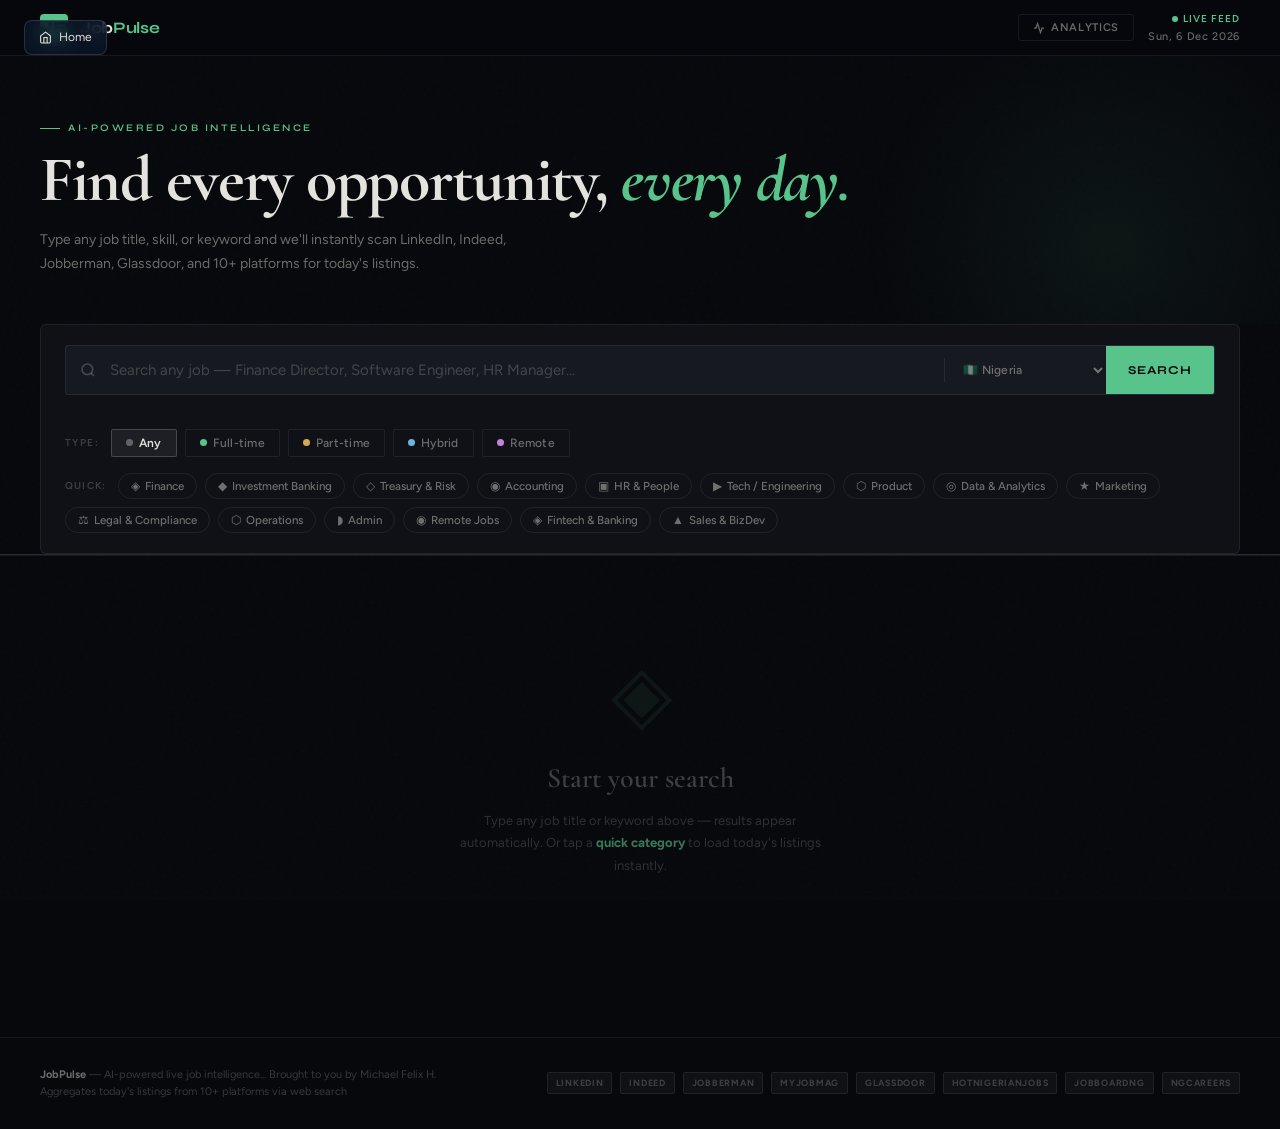
==== Job/index.html @ 93b0cd39 "Update index.html" ====
<!DOCTYPE html>
<html lang="en">
<head>
  <meta charset="UTF-8" />
  <meta name="viewport" content="width=device-width, initial-scale=1.0" />
  <title>JobPulse — Live Job Intelligence</title>
  <link rel="preconnect" href="https://fonts.googleapis.com" />
  <link href="https://fonts.googleapis.com/css2?family=Cormorant+Garamond:wght@400;600;700&family=Syne:wght@400;600;700;800&family=Figtree:wght@300;400;500;600&display=swap" rel="stylesheet" />
  <style>
    /* ══════════════════════════════════════
       TOKENS & RESET
    ══════════════════════════════════════ */
    :root {
      --bg:        #07080C;
      --bg2:       #0F1117;
      --bg3:       #171921;
      --border:    rgba(255,255,255,0.07);
      --border-hi: rgba(88,196,140,0.35);
      --accent:    #58C48C;
      --accent2:   #3BA870;
      --gold:      #D4A853;
      --text:      #E4E2DC;
      --text-dim:  rgba(228,226,220,0.45);
      --text-faint:rgba(228,226,220,0.22);
      --red:       #E06C75;
      --blue:      #6CB4E4;
      --r:         3px;
    }
    *, *::before, *::after { box-sizing: border-box; margin: 0; padding: 0; }
    html { scroll-behavior: smooth; }
    body {
      background: var(--bg);
      color: var(--text);
      font-family: 'Figtree', sans-serif;
      font-size: 14px;
      line-height: 1.6;
      min-height: 100vh;
      overflow-x: hidden;
    }
    a { color: inherit; text-decoration: none; }
    button { font-family: inherit; cursor: pointer; }
    input, select { font-family: inherit; }

    /* ══════════════════════════════════════
       GRAIN OVERLAY
    ══════════════════════════════════════ */
    body::before {
      content: '';
      position: fixed;
      inset: 0;
      background-image: url("data:image/svg+xml,%3Csvg viewBox='0 0 256 256' xmlns='http://www.w3.org/2000/svg'%3E%3Cfilter id='noise'%3E%3CfeTurbulence type='fractalNoise' baseFrequency='0.9' numOctaves='4' stitchTiles='stitch'/%3E%3C/filter%3E%3Crect width='100%25' height='100%25' filter='url(%23noise)' opacity='0.04'/%3E%3C/svg%3E");
      pointer-events: none;
      z-index: 0;
      opacity: 0.5;
    }

    /* ══════════════════════════════════════
       LAYOUT SHELL
    ══════════════════════════════════════ */
    .shell { position: relative; z-index: 1; }

    /* ══════════════════════════════════════
       TOPBAR
    ══════════════════════════════════════ */
    .topbar {
      display: flex;
      align-items: center;
      justify-content: space-between;
      padding: 0 40px;
      height: 56px;
      border-bottom: 1px solid var(--border);
      position: sticky;
      top: 0;
      background: rgba(7,8,12,0.92);
      backdrop-filter: blur(16px);
      z-index: 200;
    }
    .topbar-left { display: flex; align-items: center; gap: 12px; }
    .logo-mark {
      width: 28px; height: 28px;
      background: var(--accent);
      border-radius: 4px;
      display: flex; align-items: center; justify-content: center;
      font-family: 'Syne', sans-serif;
      font-weight: 800;
      font-size: 14px;
      color: #07080C;
    }
    .logo-text {
      font-family: 'Syne', sans-serif;
      font-weight: 700;
      font-size: 16px;
      letter-spacing: -0.02em;
    }
    .logo-text span { color: var(--accent); }
    .topbar-right {
      font-size: 11px;
      color: var(--text-faint);
      letter-spacing: 0.06em;
      text-align: right;
    }
    .topbar-right strong { color: var(--text-dim); font-weight: 500; }
    .live-dot {
      display: inline-flex;
      align-items: center;
      gap: 5px;
      font-size: 10px;
      color: var(--accent);
      letter-spacing: 0.1em;
      font-weight: 600;
      text-transform: uppercase;
    }
    .live-dot::before {
      content: '';
      width: 6px; height: 6px;
      border-radius: 50%;
      background: var(--accent);
      animation: pulse 2s ease-in-out infinite;
    }
    @keyframes pulse {
      0%, 100% { opacity: 1; transform: scale(1); }
      50% { opacity: 0.4; transform: scale(0.8); }
    }

    /* ══════════════════════════════════════
       HERO
    ══════════════════════════════════════ */
    .hero {
      padding: 64px 40px 48px;
      position: relative;
      overflow: hidden;
    }
    .hero::after {
      content: '';
      position: absolute;
      top: -60px; right: -80px;
      width: 500px; height: 500px;
      background: radial-gradient(ellipse, rgba(88,196,140,0.07) 0%, transparent 70%);
      pointer-events: none;
    }
    .hero-eyebrow {
      font-family: 'Syne', sans-serif;
      font-size: 10px;
      letter-spacing: 0.25em;
      text-transform: uppercase;
      color: var(--accent);
      font-weight: 600;
      margin-bottom: 12px;
      display: flex;
      align-items: center;
      gap: 8px;
    }
    .hero-eyebrow::before {
      content: '';
      display: inline-block;
      width: 20px; height: 1px;
      background: var(--accent);
    }
    .hero-headline {
      font-family: 'Cormorant Garamond', Georgia, serif;
      font-size: clamp(38px, 5vw, 64px);
      font-weight: 700;
      line-height: 1.0;
      letter-spacing: -0.02em;
      color: var(--text);
      margin-bottom: 16px;
    }
    .hero-headline em {
      font-style: italic;
      color: var(--accent);
    }
    .hero-sub {
      font-size: 14px;
      color: var(--text-dim);
      max-width: 500px;
      line-height: 1.7;
    }

    /* ══════════════════════════════════════
       SEARCH PANEL
    ══════════════════════════════════════ */
    .search-panel {
      padding: 0 40px 0;
      position: relative;
      z-index: 10;
    }
    .search-box {
      background: var(--bg2);
      border: 1px solid var(--border);
      border-radius: 6px;
      padding: 20px 24px;
      display: flex;
      flex-direction: column;
      gap: 16px;
      transition: border-color 0.2s;
    }
    .search-box:focus-within { border-color: rgba(88,196,140,0.4); }

    .search-input-row {
      display: flex;
      align-items: center;
      gap: 0;
      background: var(--bg3);
      border: 1px solid var(--border);
      border-radius: var(--r);
      overflow: hidden;
      transition: border-color 0.2s, box-shadow 0.2s;
    }
    .search-input-row:focus-within {
      border-color: var(--accent);
      box-shadow: 0 0 0 3px rgba(88,196,140,0.1);
    }
    .search-icon {
      padding: 0 14px;
      color: var(--text-faint);
      display: flex;
      align-items: center;
      flex-shrink: 0;
    }
    .search-main {
      flex: 1;
      background: transparent;
      border: none;
      outline: none;
      color: var(--text);
      font-size: 15px;
      font-weight: 400;
      padding: 13px 0;
    }
    .search-main::placeholder { color: var(--text-faint); }

    .search-divider { width: 1px; height: 24px; background: var(--border); flex-shrink: 0; }

    .loc-select {
      background: transparent;
      border: none;
      outline: none;
      color: var(--text-dim);
      font-size: 12px;
      font-weight: 500;
      padding: 0 14px;
      cursor: pointer;
      letter-spacing: 0.02em;
    }
    .loc-select option { background: #1a1c24; }

    .search-submit {
      background: var(--accent);
      border: none;
      color: #07080C;
      font-family: 'Syne', sans-serif;
      font-size: 12px;
      font-weight: 700;
      letter-spacing: 0.08em;
      text-transform: uppercase;
      padding: 0 22px;
      height: 100%;
      min-height: 48px;
      cursor: pointer;
      transition: background 0.15s;
      flex-shrink: 0;
    }
    .search-submit:hover { background: var(--accent2); }

    /* typing indicator */
    .typing-bar {
      height: 2px;
      background: var(--border);
      border-radius: 2px;
      overflow: hidden;
      opacity: 0;
      transition: opacity 0.2s;
    }
    .typing-bar.active { opacity: 1; }
    .typing-progress {
      height: 100%;
      width: 0%;
      background: linear-gradient(90deg, var(--accent), var(--gold));
      border-radius: 2px;
      transition: width 3s linear;
    }
    .typing-progress.fill { width: 100%; }

    /* ── Category pills ── */
    .cats-scroll {
      display: flex;
      gap: 8px;
      flex-wrap: wrap;
      align-items: center;
    }
    .cats-label {
      font-size: 10px;
      letter-spacing: 0.12em;
      text-transform: uppercase;
      color: var(--text-faint);
      font-weight: 600;
      white-space: nowrap;
      padding-right: 4px;
    }
    .cat-pill {
      display: inline-flex;
      align-items: center;
      gap: 5px;
      padding: 5px 12px;
      border-radius: 20px;
      border: 1px solid var(--border);
      background: transparent;
      color: var(--text-dim);
      font-size: 11.5px;
      font-weight: 500;
      cursor: pointer;
      transition: all 0.15s;
      white-space: nowrap;
    }
    .cat-pill:hover { border-color: var(--accent); color: var(--accent); }
    .cat-pill.active {
      background: rgba(88,196,140,0.12);
      border-color: var(--accent);
      color: var(--accent);
      font-weight: 600;
    }
    .cat-icon { font-size: 12px; }

    /* ══════════════════════════════════════
       STATUS TICKER
    ══════════════════════════════════════ */
    .status-ticker {
      margin: 28px 40px 0;
      padding: 12px 18px;
      background: rgba(88,196,140,0.05);
      border: 1px solid rgba(88,196,140,0.15);
      border-radius: var(--r);
      display: none;
      align-items: center;
      gap: 12px;
      font-size: 12px;
      color: var(--accent);
    }
    .status-ticker.visible { display: flex; }
    .status-ticker.err { background: rgba(224,108,117,0.05); border-color: rgba(224,108,117,0.2); color: var(--red); }
    .spin {
      width: 14px; height: 14px;
      border: 2px solid rgba(88,196,140,0.2);
      border-top-color: var(--accent);
      border-radius: 50%;
      animation: spin 0.7s linear infinite;
      flex-shrink: 0;
    }
    @keyframes spin { to { transform: rotate(360deg); } }
    .status-text { flex: 1; }
    .platforms-scanning {
      display: flex;
      gap: 6px;
      flex-wrap: wrap;
    }
    .plat-chip {
      font-size: 9px;
      font-weight: 600;
      letter-spacing: 0.06em;
      text-transform: uppercase;
      padding: 2px 7px;
      border-radius: 2px;
      background: rgba(88,196,140,0.1);
      color: rgba(88,196,140,0.7);
      animation: blink 1.4s ease-in-out infinite;
    }
    .plat-chip:nth-child(2) { animation-delay: 0.2s; }
    .plat-chip:nth-child(3) { animation-delay: 0.4s; }
    .plat-chip:nth-child(4) { animation-delay: 0.6s; }
    @keyframes blink {
      0%, 100% { opacity: 0.4; }
      50% { opacity: 1; }
    }

    /* ══════════════════════════════════════
       RESULTS HEADER
    ══════════════════════════════════════ */
    .results-header {
      padding: 32px 40px 16px;
      display: flex;
      align-items: flex-end;
      justify-content: space-between;
      border-bottom: 1px solid var(--border);
      margin-bottom: 0;
      display: none;
    }
    .results-header.visible { display: flex; }
    .res-count {
      font-family: 'Cormorant Garamond', serif;
      font-size: 28px;
      font-weight: 700;
      letter-spacing: -0.02em;
      line-height: 1;
    }
    .res-count span { color: var(--accent); }
    .res-meta {
      font-size: 11px;
      color: var(--text-faint);
      letter-spacing: 0.06em;
      text-transform: uppercase;
      margin-top: 4px;
    }
    .res-timestamp {
      font-size: 10px;
      color: var(--text-faint);
      letter-spacing: 0.04em;
      text-align: right;
    }
    .res-timestamp strong { display: block; color: var(--text-dim); font-size: 12px; font-weight: 500; }

    /* ══════════════════════════════════════
       JOB GRID
    ══════════════════════════════════════ */
    .jobs-grid {
      display: grid;
      grid-template-columns: repeat(auto-fill, minmax(310px, 1fr));
      gap: 1px;
      background: var(--border);
      border-top: 1px solid var(--border);
      margin-top: 0;
    }

    /* ── Job Card ── */
    .job-card {
      background: var(--bg);
      padding: 22px 24px;
      cursor: pointer;
      transition: background 0.15s;
      position: relative;
      animation: fadeSlide 0.35s ease both;
      overflow: hidden;
    }
    @keyframes fadeSlide {
      from { opacity: 0; transform: translateY(10px); }
      to   { opacity: 1; transform: translateY(0); }
    }
    .job-card:hover { background: var(--bg2); }
    .job-card::after {
      content: '';
      position: absolute;
      left: 0; top: 0; bottom: 0;
      width: 2px;
      background: var(--accent);
      transform: scaleY(0);
      transform-origin: bottom;
      transition: transform 0.2s ease;
    }
    .job-card:hover::after { transform: scaleY(1); }

    .card-row1 {
      display: flex;
      align-items: center;
      justify-content: space-between;
      margin-bottom: 10px;
    }
    .platform-tag {
      font-size: 9px;
      font-weight: 700;
      letter-spacing: 0.1em;
      text-transform: uppercase;
      padding: 3px 8px;
      border-radius: 2px;
      color: #fff;
    }
    .posted-age {
      font-size: 10px;
      color: var(--text-faint);
      letter-spacing: 0.04em;
    }
    .job-title {
      font-family: 'Cormorant Garamond', serif;
      font-size: 18px;
      font-weight: 700;
      color: var(--text);
      line-height: 1.25;
      margin-bottom: 4px;
      letter-spacing: -0.01em;
    }
    .job-company {
      font-size: 12px;
      color: var(--accent);
      font-weight: 500;
      margin-bottom: 12px;
      letter-spacing: 0.01em;
    }
    .job-tags {
      display: flex;
      flex-wrap: wrap;
      gap: 5px;
      margin-bottom: 14px;
    }
    .tag {
      font-size: 10px;
      padding: 2px 8px;
      border-radius: 2px;
      background: rgba(255,255,255,0.04);
      border: 1px solid var(--border);
      color: var(--text-dim);
      letter-spacing: 0.02em;
    }
    .tag.salary { color: #8BC4A0; border-color: rgba(139,196,160,0.2); background: rgba(139,196,160,0.05); }
    .tag.remote { color: var(--blue); border-color: rgba(108,180,228,0.2); background: rgba(108,180,228,0.05); }

    /* expand */
    .expand-toggle {
      font-size: 10px;
      color: var(--text-faint);
      letter-spacing: 0.08em;
      text-transform: uppercase;
      margin-top: 4px;
      display: flex;
      align-items: center;
      gap: 5px;
    }
    .expand-arrow { transition: transform 0.2s; }
    .job-card.open .expand-arrow { transform: rotate(180deg); }

    .job-detail {
      display: none;
      margin-top: 14px;
      padding-top: 14px;
      border-top: 1px solid var(--border);
      animation: fadeIn 0.2s ease;
    }
    @keyframes fadeIn { from { opacity: 0; } to { opacity: 1; } }
    .job-card.open .job-detail { display: block; }
    .job-summary {
      font-size: 12px;
      color: var(--text-dim);
      line-height: 1.7;
      margin-bottom: 12px;
    }
    .req-list {
      list-style: none;
      margin-bottom: 14px;
    }
    .req-list li {
      font-size: 11px;
      color: rgba(228,226,220,0.5);
      line-height: 1.6;
      padding-left: 12px;
      position: relative;
    }
    .req-list li::before {
      content: '›';
      position: absolute;
      left: 0;
      color: var(--accent);
    }
    .apply-link {
      display: inline-flex;
      align-items: center;
      gap: 6px;
      padding: 7px 16px;
      background: var(--accent);
      color: #07080C;
      font-family: 'Syne', sans-serif;
      font-size: 10px;
      font-weight: 700;
      letter-spacing: 0.1em;
      text-transform: uppercase;
      border-radius: 2px;
      transition: background 0.15s, transform 0.1s;
    }
    .apply-link:hover { background: var(--accent2); transform: translateY(-1px); }

    /* ══════════════════════════════════════
       EMPTY STATE
    ══════════════════════════════════════ */
    .empty-state {
      padding: 100px 40px;
      text-align: center;
      border-top: 1px solid var(--border);
    }
    .empty-glyph {
      font-family: 'Cormorant Garamond', serif;
      font-size: 80px;
      color: rgba(88,196,140,0.08);
      line-height: 1;
      margin-bottom: 20px;
      letter-spacing: -0.05em;
    }
    .empty-title {
      font-family: 'Cormorant Garamond', serif;
      font-size: 28px;
      font-weight: 600;
      color: rgba(228,226,220,0.25);
      margin-bottom: 10px;
    }
    .empty-body {
      font-size: 13px;
      color: rgba(228,226,220,0.18);
      max-width: 380px;
      margin: 0 auto;
      line-height: 1.7;
    }
    .empty-body strong { color: var(--accent); opacity: 0.6; }

    /* ══════════════════════════════════════
       FOOTER
    ══════════════════════════════════════ */
    .footer {
      padding: 28px 40px;
      border-top: 1px solid var(--border);
      display: flex;
      align-items: center;
      justify-content: space-between;
      margin-top: 60px;
    }
    .footer-left {
      font-size: 11px;
      color: var(--text-faint);
      line-height: 1.6;
    }
    .footer-left strong { color: var(--text-dim); }
    .footer-platforms {
      display: flex;
      gap: 8px;
      flex-wrap: wrap;
    }
    .fp {
      font-size: 9px;
      font-weight: 700;
      letter-spacing: 0.08em;
      text-transform: uppercase;
      padding: 3px 8px;
      border-radius: 2px;
      background: rgba(255,255,255,0.04);
      color: var(--text-faint);
      border: 1px solid var(--border);
    }

    /* ══════════════════════════════════════
       JOB TYPE TOGGLES
    ══════════════════════════════════════ */
    .type-row {
      display: flex;
      align-items: center;
      gap: 8px;
      flex-wrap: wrap;
    }
    .type-label {
      font-size: 10px;
      letter-spacing: 0.14em;
      text-transform: uppercase;
      color: var(--text-faint);
      font-weight: 600;
      white-space: nowrap;
      padding-right: 4px;
    }
    .type-btn {
      display: inline-flex;
      align-items: center;
      gap: 6px;
      padding: 6px 14px;
      border-radius: 2px;
      border: 1px solid var(--border);
      background: transparent;
      color: var(--text-dim);
      font-size: 12px;
      font-weight: 500;
      cursor: pointer;
      letter-spacing: 0.02em;
      transition: all 0.15s;
      position: relative;
      overflow: hidden;
    }
    .type-btn::before {
      content: '';
      position: absolute;
      inset: 0;
      background: currentColor;
      opacity: 0;
      transition: opacity 0.15s;
    }
    .type-btn:hover { color: var(--text); border-color: rgba(255,255,255,0.2); }
    .type-btn.active {
      font-weight: 600;
      border-color: transparent;
    }
    .type-btn[data-type="Full-time"].active   { background: rgba(88,196,140,0.15); color: #58C48C; border-color: rgba(88,196,140,0.4); }
    .type-btn[data-type="Part-time"].active   { background: rgba(212,168,83,0.15); color: #D4A853; border-color: rgba(212,168,83,0.4); }
    .type-btn[data-type="Hybrid"].active      { background: rgba(108,180,228,0.15); color: #6CB4E4; border-color: rgba(108,180,228,0.4); }
    .type-btn[data-type="Remote"].active      { background: rgba(195,131,219,0.15); color: #C383DB; border-color: rgba(195,131,219,0.4); }
    .type-btn[data-type="Any"].active         { background: rgba(255,255,255,0.06); color: var(--text); border-color: rgba(255,255,255,0.18); }
    .type-dot {
      width: 7px; height: 7px;
      border-radius: 50%;
      flex-shrink: 0;
    }
    .type-btn[data-type="Full-time"] .type-dot  { background: #58C48C; }
    .type-btn[data-type="Part-time"] .type-dot  { background: #D4A853; }
    .type-btn[data-type="Hybrid"]    .type-dot  { background: #6CB4E4; }
    .type-btn[data-type="Remote"]    .type-dot  { background: #C383DB; }
    .type-btn[data-type="Any"]       .type-dot  { background: rgba(255,255,255,0.3); }

    /* ══════════════════════════════════════
       STATS BUTTON & PANEL
    ══════════════════════════════════════ */
    .stats-btn {
      display: inline-flex;
      align-items: center;
      gap: 6px;
      padding: 6px 14px;
      border-radius: var(--r);
      border: 1px solid var(--border);
      background: transparent;
      color: var(--text-dim);
      font-size: 11px;
      font-weight: 600;
      letter-spacing: 0.06em;
      text-transform: uppercase;
      cursor: pointer;
      transition: all 0.15s;
    }
    .stats-btn:hover { border-color: var(--accent); color: var(--accent); }
    .stats-btn svg { flex-shrink: 0; }

    /* overlay */
    .stats-overlay {
      display: none;
      position: fixed;
      inset: 0;
      background: rgba(0,0,0,0.7);
      backdrop-filter: blur(6px);
      z-index: 500;
      align-items: flex-start;
      justify-content: center;
      padding: 60px 20px;
      overflow-y: auto;
    }
    .stats-overlay.open { display: flex; }

    .stats-panel {
      background: var(--bg2);
      border: 1px solid rgba(255,255,255,0.1);
      border-radius: 8px;
      width: 100%;
      max-width: 720px;
      animation: panelIn 0.25s cubic-bezier(.22,1,.36,1) both;
      overflow: hidden;
    }
    @keyframes panelIn {
      from { opacity: 0; transform: translateY(-20px) scale(0.98); }
      to   { opacity: 1; transform: translateY(0) scale(1); }
    }

    .stats-head {
      padding: 24px 28px 20px;
      border-bottom: 1px solid var(--border);
      display: flex;
      align-items: flex-start;
      justify-content: space-between;
    }
    .stats-head-left {}
    .stats-eyebrow {
      font-size: 10px;
      letter-spacing: 0.18em;
      text-transform: uppercase;
      color: var(--accent);
      font-weight: 600;
      margin-bottom: 4px;
    }
    .stats-title {
      font-family: 'Cormorant Garamond', serif;
      font-size: 26px;
      font-weight: 700;
      letter-spacing: -0.02em;
      line-height: 1;
    }
    .stats-close {
      width: 32px; height: 32px;
      border-radius: 50%;
      border: 1px solid var(--border);
      background: transparent;
      color: var(--text-dim);
      cursor: pointer;
      display: flex; align-items: center; justify-content: center;
      font-size: 16px;
      transition: all 0.15s;
      flex-shrink: 0;
    }
    .stats-close:hover { border-color: var(--red); color: var(--red); }

    .stats-body { padding: 24px 28px 28px; display: flex; flex-direction: column; gap: 24px; }

    /* KPI row */
    .kpi-row {
      display: grid;
      grid-template-columns: repeat(4, 1fr);
      gap: 12px;
    }
    .kpi-card {
      background: var(--bg3);
      border: 1px solid var(--border);
      border-radius: 4px;
      padding: 16px;
      position: relative;
      overflow: hidden;
    }
    .kpi-card::after {
      content: '';
      position: absolute;
      bottom: 0; left: 0; right: 0;
      height: 2px;
    }
    .kpi-card.kpi-total::after    { background: var(--accent); }
    .kpi-card.kpi-today::after    { background: var(--gold); }
    .kpi-card.kpi-new::after      { background: var(--blue); }
    .kpi-card.kpi-return::after   { background: #C383DB; }

    .kpi-label {
      font-size: 9px;
      letter-spacing: 0.14em;
      text-transform: uppercase;
      color: var(--text-faint);
      font-weight: 600;
      margin-bottom: 8px;
    }
    .kpi-value {
      font-family: 'Cormorant Garamond', serif;
      font-size: 34px;
      font-weight: 700;
      letter-spacing: -0.03em;
      line-height: 1;
    }
    .kpi-card.kpi-total .kpi-value  { color: var(--accent); }
    .kpi-card.kpi-today .kpi-value  { color: var(--gold); }
    .kpi-card.kpi-new .kpi-value    { color: var(--blue); }
    .kpi-card.kpi-return .kpi-value { color: #C383DB; }
    .kpi-sub {
      font-size: 10px;
      color: var(--text-faint);
      margin-top: 4px;
      letter-spacing: 0.02em;
    }

    /* Visitor type bar */
    .vtype-section {}
    .section-label {
      font-size: 10px;
      letter-spacing: 0.14em;
      text-transform: uppercase;
      color: var(--text-faint);
      font-weight: 600;
      margin-bottom: 12px;
    }
    .vtype-bar-wrap {
      display: flex;
      height: 10px;
      border-radius: 10px;
      overflow: hidden;
      gap: 2px;
      margin-bottom: 10px;
    }
    .vtype-seg {
      height: 100%;
      border-radius: 10px;
      transition: width 0.6s cubic-bezier(.22,1,.36,1);
    }
    .vtype-legend {
      display: flex;
      gap: 16px;
    }
    .vtype-item {
      display: flex;
      align-items: center;
      gap: 6px;
      font-size: 11px;
      color: var(--text-dim);
    }
    .vtype-dot { width: 8px; height: 8px; border-radius: 50%; }

    /* Daily chart */
    .daily-chart-wrap {}
    .daily-bars {
      display: flex;
      align-items: flex-end;
      gap: 6px;
      height: 80px;
    }
    .daily-bar-col {
      flex: 1;
      display: flex;
      flex-direction: column;
      align-items: center;
      gap: 4px;
      height: 100%;
      justify-content: flex-end;
    }
    .daily-bar {
      width: 100%;
      background: rgba(88,196,140,0.3);
      border-radius: 2px 2px 0 0;
      min-height: 2px;
      transition: height 0.5s cubic-bezier(.22,1,.36,1);
      position: relative;
    }
    .daily-bar.today { background: var(--accent); }
    .daily-bar-label {
      font-size: 9px;
      color: var(--text-faint);
      letter-spacing: 0.04em;
      white-space: nowrap;
    }
    .daily-bar-val {
      font-size: 9px;
      color: var(--text-faint);
    }

    /* Top searches */
    .top-searches {}
    .search-rank-list { display: flex; flex-direction: column; gap: 6px; }
    .search-rank-item {
      display: flex;
      align-items: center;
      gap: 10px;
      padding: 8px 12px;
      background: var(--bg3);
      border-radius: var(--r);
      border: 1px solid var(--border);
    }
    .rank-num {
      font-family: 'Cormorant Garamond', serif;
      font-size: 18px;
      font-weight: 700;
      color: var(--text-faint);
      min-width: 22px;
      line-height: 1;
    }
    .rank-term { flex: 1; font-size: 13px; font-weight: 500; }
    .rank-count {
      font-size: 11px;
      color: var(--text-faint);
      letter-spacing: 0.04em;
    }
    .rank-bar-bg {
      position: absolute;
      left: 0; top: 0; bottom: 0;
      background: rgba(88,196,140,0.05);
      border-radius: var(--r);
      pointer-events: none;
    }

    .stats-footer {
      padding: 14px 28px;
      border-top: 1px solid var(--border);
      font-size: 10px;
      color: var(--text-faint);
      letter-spacing: 0.04em;
      display: flex;
      align-items: center;
      justify-content: space-between;
    }
    .clear-stats-btn {
      font-size: 10px;
      color: var(--red);
      background: none;
      border: none;
      cursor: pointer;
      letter-spacing: 0.04em;
      opacity: 0.6;
      transition: opacity 0.15s;
    }
    .clear-stats-btn:hover { opacity: 1; }

    /* ══════════════════════════════════════
       RESPONSIVE
    ══════════════════════════════════════ */
    @media (max-width: 700px) {
      .topbar, .hero, .search-panel,
      .status-ticker, .results-header,
      .empty-state, .footer { padding-left: 20px; padding-right: 20px; }
      .hero { padding-top: 40px; padding-bottom: 32px; }
      .search-input-row { flex-wrap: wrap; }
      .search-divider { display: none; }
      .loc-select { padding: 10px 14px; border-top: 1px solid var(--border); width: 100%; }
      .search-submit { width: 100%; padding: 14px; }
      .jobs-grid { grid-template-columns: 1fr; }
      .footer { flex-direction: column; gap: 16px; align-items: flex-start; }
      .kpi-row { grid-template-columns: repeat(2, 1fr); }
      .stats-overlay { padding: 16px 12px; }
      .stats-head, .stats-body, .stats-footer { padding-left: 18px; padding-right: 18px; }
    }
  </style>
</head>
<body>
<div class="shell">

  <!-- ══ TOPBAR ══ -->
  <header class="topbar">
    <div class="topbar-left">
      <div class="logo-mark">JP</div>
      <div class="logo-text">Job<span>Pulse</span></div>
    </div>
    <!-- Home button visible on JOB screen -->
  <a href="../" style="position:fixed;top:20px;left:24px;z-index:200;display:flex;align-items:center;gap:7px;background:rgba(10,22,40,.8);border:1px solid rgba(255,255,255,.13);border-radius:8px;padding:7px 14px;font-size:12px;font-family:var(--mo);color:var(--tx3);text-decoration:none;backdrop-filter:blur(8px);transition:all .2s;" onmouseover="this.style.color='var(--t)';this.style.borderColor='rgba(0,201,167,.3)'" onmouseout="this.style.color='var(--tx3)';this.style.borderColor='rgba(255,255,255,.13)'">
    <svg width="13" height="13" viewBox="0 0 24 24" fill="none" stroke="currentColor" stroke-width="2"><path d="m3 9 9-7 9 7v11a2 2 0 0 1-2 2H5a2 2 0 0 1-2-2z"/><polyline points="9 22 9 12 15 12 15 22"/></svg>
    Home
  </a>
    <div class="topbar-right" style="display:flex;align-items:center;gap:14px;">
      <button class="stats-btn" onclick="openStats()">
        <svg width="12" height="12" viewBox="0 0 24 24" fill="none" stroke="currentColor" stroke-width="2.5"><polyline points="22 12 18 12 15 21 9 3 6 12 2 12"/></svg>
        Analytics
      </button>
      <div>
        <span class="live-dot">Live Feed</span><br>
        <strong id="live-date"></strong>
      </div>
    </div>
  </header>

  <!-- ══ HERO ══ -->
  <section class="hero">
    <p class="hero-eyebrow">AI-Powered Job Intelligence</p>
    <h1 class="hero-headline">Find every opportunity, <em>every day.</em></h1>
    <p class="hero-sub">Type any job title, skill, or keyword and we'll instantly scan LinkedIn, Indeed, Jobberman, Glassdoor, and 10+ platforms for today's listings.</p>
  </section>

  <!-- ══ SEARCH PANEL ══ -->
  <section class="search-panel">
    <div class="search-box">

      <!-- Main search row -->
      <div class="search-input-row" id="search-row">
        <div class="search-icon">
          <svg width="16" height="16" viewBox="0 0 24 24" fill="none" stroke="currentColor" stroke-width="2.5">
            <circle cx="11" cy="11" r="8"/><line x1="21" y1="21" x2="16.65" y2="16.65"/>
          </svg>
        </div>
        <input
          id="search-input"
          class="search-main"
          type="text"
          placeholder="Search any job — Finance Director, Software Engineer, HR Manager…"
          autocomplete="off"
          spellcheck="false"
        />
        <div class="search-divider"></div>
        <select id="loc-select" class="loc-select">
          <option value="Nigeria">🇳🇬 Nigeria</option>
          <option value="Lagos, Nigeria">📍 Lagos</option>
          <option value="Abuja, Nigeria">📍 Abuja</option>
          <option value="London, UK">🇬🇧 London</option>
          <option value="New York, USA">🇺🇸 New York</option>
          <option value="Dubai, UAE">🇦🇪 Dubai</option>
          <option value="South Africa">🇿🇦 South Africa</option>
          <option value="Global / Remote">🌍 Remote / Global</option>
        </select>
        <button class="search-submit" id="search-btn" onclick="triggerSearch()">Search</button>
      </div>

      <!-- Typing progress bar -->
      <div class="typing-bar" id="typing-bar">
        <div class="typing-progress" id="typing-progress"></div>
      </div>

      <!-- Job type filter -->
      <div class="type-row">
        <span class="type-label">Type:</span>
        <button class="type-btn active" data-type="Any"     onclick="setType(this)"><span class="type-dot"></span> Any</button>
        <button class="type-btn"        data-type="Full-time" onclick="setType(this)"><span class="type-dot"></span> Full-time</button>
        <button class="type-btn"        data-type="Part-time" onclick="setType(this)"><span class="type-dot"></span> Part-time</button>
        <button class="type-btn"        data-type="Hybrid"    onclick="setType(this)"><span class="type-dot"></span> Hybrid</button>
        <button class="type-btn"        data-type="Remote"    onclick="setType(this)"><span class="type-dot"></span> Remote</button>
      </div>

      <!-- Category pills -->
      <div class="cats-scroll">
        <span class="cats-label">Quick:</span>
        <button class="cat-pill" data-query="Chief Financial Officer CFO Finance Director Head of Finance" onclick="setCategory(this)"><span class="cat-icon">◈</span> Finance</button>
        <button class="cat-pill" data-query="Investment Banking Analyst Associate M&A Corporate Finance" onclick="setCategory(this)"><span class="cat-icon">◆</span> Investment Banking</button>
        <button class="cat-pill" data-query="Treasury Manager Risk ERM ALM" onclick="setCategory(this)"><span class="cat-icon">◇</span> Treasury & Risk</button>
        <button class="cat-pill" data-query="Accountant Senior Accountant Management Accountant ACCA ACA" onclick="setCategory(this)"><span class="cat-icon">◉</span> Accounting</button>
        <button class="cat-pill" data-query="HR Manager Human Resources Talent Acquisition HRBP People Operations" onclick="setCategory(this)"><span class="cat-icon">▣</span> HR & People</button>
        <button class="cat-pill" data-query="Software Engineer Backend Frontend Full Stack Developer" onclick="setCategory(this)"><span class="cat-icon">▶</span> Tech / Engineering</button>
        <button class="cat-pill" data-query="Product Manager Product Owner Scrum Agile" onclick="setCategory(this)"><span class="cat-icon">⬡</span> Product</button>
        <button class="cat-pill" data-query="Data Analyst Data Scientist Business Intelligence Power BI" onclick="setCategory(this)"><span class="cat-icon">◎</span> Data & Analytics</button>
        <button class="cat-pill" data-query="Marketing Manager Digital Marketing Brand Manager SEO Growth" onclick="setCategory(this)"><span class="cat-icon">★</span> Marketing</button>
        <button class="cat-pill" data-query="Legal Counsel Lawyer Corporate Lawyer Compliance Officer" onclick="setCategory(this)"><span class="cat-icon">⚖</span> Legal & Compliance</button>
        <button class="cat-pill" data-query="Operations Manager Supply Chain Logistics Procurement" onclick="setCategory(this)"><span class="cat-icon">⬡</span> Operations</button>
        <button class="cat-pill" data-query="Executive Assistant Personal Assistant Office Manager Administrative" onclick="setCategory(this)"><span class="cat-icon">◗</span> Admin</button>
        <button class="cat-pill" data-query="Remote Finance Accounting CFO full remote work from home" onclick="setCategory(this)"><span class="cat-icon">◉</span> Remote Jobs</button>
        <button class="cat-pill" data-query="Fintech Banking Operations Financial Services CBN licensed" onclick="setCategory(this)"><span class="cat-icon">◈</span> Fintech & Banking</button>
        <button class="cat-pill" data-query="Sales Executive Business Development Account Manager B2B" onclick="setCategory(this)"><span class="cat-icon">▲</span> Sales & BizDev</button>
      </div>
    </div>
  </section>

  <!-- ══ STATUS TICKER ══ -->
  <div class="status-ticker" id="status-ticker">
    <div class="spin" id="status-spin"></div>
    <div class="status-text" id="status-text">Scanning platforms…</div>
    <div class="platforms-scanning" id="plat-chips">
      <span class="plat-chip">LinkedIn</span>
      <span class="plat-chip">Indeed</span>
      <span class="plat-chip">Jobberman</span>
      <span class="plat-chip">Glassdoor</span>
    </div>
  </div>

  <!-- ══ RESULTS HEADER ══ -->
  <div class="results-header" id="results-header">
    <div>
      <div class="res-count"><span id="count-num">0</span> jobs found</div>
      <div class="res-meta" id="res-meta-text"></div>
    </div>
    <div class="res-timestamp">
      <strong id="ts-label">—</strong>
      <span id="ts-query"></span>
    </div>
  </div>

  <!-- ══ JOBS GRID ══ -->
  <div class="jobs-grid" id="jobs-grid"></div>

  <!-- ══ EMPTY STATE ══ -->
  <div class="empty-state" id="empty-state">
    <div class="empty-glyph">◈</div>
    <div class="empty-title">Start your search</div>
    <p class="empty-body">Type any job title or keyword above — results appear automatically. Or tap a <strong>quick category</strong> to load today's listings instantly.</p>
  </div>

  <!-- ══ FOOTER ══ -->
  <footer class="footer">
    <div class="footer-left">
      <strong>JobPulse</strong> — AI-powered live job intelligence... Brought to you by Michael Felix H.<br>
      Aggregates today's listings from 10+ platforms via web search
    </div>
    <div class="footer-platforms">
      <span class="fp">LinkedIn</span>
      <span class="fp">Indeed</span>
      <span class="fp">Jobberman</span>
      <span class="fp">MyJobMag</span>
      <span class="fp">Glassdoor</span>
      <span class="fp">HotNigerianJobs</span>
      <span class="fp">JobBoardNG</span>
      <span class="fp">Ngcareers</span>
    </div>
  </footer>

</div><!-- /shell -->

<!-- ══ STATS OVERLAY ══ -->
<div class="stats-overlay" id="stats-overlay" onclick="overlayClick(event)">
  <div class="stats-panel">
    <div class="stats-head">
      <div class="stats-head-left">
        <div class="stats-eyebrow">Blog Intelligence</div>
        <div class="stats-title">Visitor Analytics</div>
      </div>
      <button class="stats-close" onclick="closeStats()">✕</button>
    </div>

    <div class="stats-body">
      <!-- KPIs -->
      <div class="kpi-row">
        <div class="kpi-card kpi-total">
          <div class="kpi-label">Total Visits</div>
          <div class="kpi-value" id="kpi-total">0</div>
          <div class="kpi-sub">all time</div>
        </div>
        <div class="kpi-card kpi-today">
          <div class="kpi-label">Today</div>
          <div class="kpi-value" id="kpi-today">0</div>
          <div class="kpi-sub" id="kpi-today-date">—</div>
        </div>
        <div class="kpi-card kpi-new">
          <div class="kpi-label">New Visitors</div>
          <div class="kpi-value" id="kpi-new">0</div>
          <div class="kpi-sub" id="kpi-new-pct">—</div>
        </div>
        <div class="kpi-card kpi-return">
          <div class="kpi-label">Returning</div>
          <div class="kpi-value" id="kpi-return">0</div>
          <div class="kpi-sub" id="kpi-return-pct">—</div>
        </div>
      </div>

      <!-- New vs Returning bar -->
      <div class="vtype-section">
        <div class="section-label">Visitor Composition</div>
        <div class="vtype-bar-wrap">
          <div class="vtype-seg" id="vbar-new"    style="background:var(--blue);   width:50%;"></div>
          <div class="vtype-seg" id="vbar-return" style="background:#C383DB; width:50%;"></div>
        </div>
        <div class="vtype-legend">
          <div class="vtype-item"><div class="vtype-dot" style="background:var(--blue)"></div> New visitors</div>
          <div class="vtype-item"><div class="vtype-dot" style="background:#C383DB"></div> Returning visitors</div>
        </div>
      </div>

      <!-- 7-day chart -->
      <div class="daily-chart-wrap">
        <div class="section-label">Last 7 Days</div>
        <div class="daily-bars" id="daily-bars"></div>
      </div>

      <!-- Top searches -->
      <div class="top-searches">
        <div class="section-label">Top Searches</div>
        <div class="search-rank-list" id="search-rank-list">
          <div style="font-size:12px;color:var(--text-faint);padding:8px 0;">No searches recorded yet.</div>
        </div>
      </div>
    </div>

    <div class="stats-footer">
      <span>Data stored locally in your browser · refreshes on each visit</span>
      <button class="clear-stats-btn" onclick="clearAllStats()">Reset all data</button>
    </div>
  </div>
</div>

<script>
/* ══════════════════════════════════════
   STATE
══════════════════════════════════════ */
let debounceTimer = null;
let currentQuery  = "";
let isSearching   = false;
let selectedType  = "Any";   // job type filter

const PLATFORM_COLORS = {
  linkedin:        "#0A66C2",
  indeed:          "#003A9B",
  glassdoor:       "#0CAA41",
  jobberman:       "#1E3A5F",
  myjobmag:        "#C0392B",
  hotnigerianjobs: "#F39C12",
  jobboardng:      "#E35205",
  ngcareers:       "#6C3483",
  default:         "#444"
};

function platformColor(name="") {
  const k = name.toLowerCase().replace(/[^a-z]/g, "");
  for (const key of Object.keys(PLATFORM_COLORS))
    if (k.includes(key)) return PLATFORM_COLORS[key];
  return PLATFORM_COLORS.default;
}

/* ── Live date ── */
document.getElementById("live-date").textContent =
  new Date().toLocaleDateString("en-NG", { weekday:"short", day:"numeric", month:"short", year:"numeric" });

/* ══════════════════════════════════════
   ANALYTICS ENGINE
   Uses localStorage — no server needed.
   Tracks: total visits, daily visits,
   new vs returning, top search terms.
══════════════════════════════════════ */
const STATS_KEY    = "jp_stats";
const VISITOR_KEY  = "jp_vid";

function loadStats() {
  try { return JSON.parse(localStorage.getItem(STATS_KEY)) || defaultStats(); }
  catch { return defaultStats(); }
}
function saveStats(s) {
  try { localStorage.setItem(STATS_KEY, JSON.stringify(s)); } catch {}
}
function defaultStats() {
  return { totalVisits: 0, newVisitors: 0, returningVisitors: 0, daily: {}, searches: {} };
}

function recordVisit() {
  const s = loadStats();
  const today = todayKey();

  // Is this visitor new or returning?
  let vid = localStorage.getItem(VISITOR_KEY);
  const isNew = !vid;
  if (isNew) {
    vid = "v_" + Math.random().toString(36).slice(2) + Date.now().toString(36);
    localStorage.setItem(VISITOR_KEY, vid);
    s.newVisitors = (s.newVisitors || 0) + 1;
  } else {
    s.returningVisitors = (s.returningVisitors || 0) + 1;
  }

  s.totalVisits = (s.totalVisits || 0) + 1;
  s.daily[today] = (s.daily[today] || 0) + 1;
  saveStats(s);
}

function recordSearch(term) {
  if (!term || term.length < 3) return;
  const s = loadStats();
  const key = term.toLowerCase().trim().slice(0, 40);
  s.searches[key] = (s.searches[key] || 0) + 1;
  saveStats(s);
}

function todayKey() {
  return new Date().toISOString().slice(0, 10);
}

function last7Days() {
  const days = [];
  for (let i = 6; i >= 0; i--) {
    const d = new Date(); d.setDate(d.getDate() - i);
    days.push(d.toISOString().slice(0, 10));
  }
  return days;
}

/* ── Run on page load ── */
recordVisit();

/* ══════════════════════════════════════
   STATS PANEL
══════════════════════════════════════ */
function openStats() {
  renderStats();
  document.getElementById("stats-overlay").classList.add("open");
  document.body.style.overflow = "hidden";
}
function closeStats() {
  document.getElementById("stats-overlay").classList.remove("open");
  document.body.style.overflow = "";
}
function overlayClick(e) {
  if (e.target === document.getElementById("stats-overlay")) closeStats();
}
document.addEventListener("keydown", e => { if (e.key === "Escape") closeStats(); });

function renderStats() {
  const s = loadStats();
  const today = todayKey();
  const total   = s.totalVisits || 0;
  const todayV  = (s.daily || {})[today] || 0;
  const newV    = s.newVisitors || 0;
  const retV    = s.returningVisitors || 0;

  document.getElementById("kpi-total").textContent  = total.toLocaleString();
  document.getElementById("kpi-today").textContent  = todayV.toLocaleString();
  document.getElementById("kpi-today-date").textContent =
    new Date().toLocaleDateString("en-NG", { day:"numeric", month:"short" });
  document.getElementById("kpi-new").textContent    = newV.toLocaleString();
  document.getElementById("kpi-return").textContent = retV.toLocaleString();

  const totalVis = newV + retV || 1;
  const newPct   = Math.round(newV / totalVis * 100);
  const retPct   = 100 - newPct;
  document.getElementById("kpi-new-pct").textContent    = newPct + "% of visitors";
  document.getElementById("kpi-return-pct").textContent = retPct + "% of visitors";

  // Composition bar
  document.getElementById("vbar-new").style.width    = newPct + "%";
  document.getElementById("vbar-return").style.width = retPct + "%";

  // 7-day bars
  const days = last7Days();
  const daily = s.daily || {};
  const maxVal = Math.max(1, ...days.map(d => daily[d] || 0));
  const barsEl = document.getElementById("daily-bars");
  barsEl.innerHTML = "";
  days.forEach(d => {
    const val = daily[d] || 0;
    const pct = Math.round((val / maxVal) * 100);
    const isToday = d === today;
    const label = new Date(d + "T12:00:00").toLocaleDateString("en-NG", { weekday: "short" });
    barsEl.innerHTML += `
      <div class="daily-bar-col">
        <div class="daily-bar-val">${val > 0 ? val : ""}</div>
        <div class="daily-bar ${isToday ? "today" : ""}" style="height:${Math.max(pct, 2)}%"></div>
        <div class="daily-bar-label">${label}</div>
      </div>`;
  });

  // Top searches
  const searches = s.searches || {};
  const sorted = Object.entries(searches).sort((a,b) => b[1]-a[1]).slice(0, 7);
  const rankEl = document.getElementById("search-rank-list");
  if (!sorted.length) {
    rankEl.innerHTML = `<div style="font-size:12px;color:var(--text-faint);padding:8px 0;">No searches recorded yet.</div>`;
    return;
  }
  const maxCount = sorted[0][1] || 1;
  rankEl.innerHTML = sorted.map(([term, count], i) => {
    const barW = Math.round(count / maxCount * 100);
    return `
      <div class="search-rank-item" style="position:relative;overflow:hidden;">
        <div class="rank-bar-bg" style="width:${barW}%"></div>
        <span class="rank-num">${i+1}</span>
        <span class="rank-term">${esc(term)}</span>
        <span class="rank-count">${count} search${count!==1?"es":""}</span>
      </div>`;
  }).join("");
}

function clearAllStats() {
  if (!confirm("Reset all analytics data? This cannot be undone.")) return;
  localStorage.removeItem(STATS_KEY);
  localStorage.removeItem(VISITOR_KEY);
  renderStats();
}

/* ══════════════════════════════════════
   JOB TYPE FILTER
══════════════════════════════════════ */
function setType(btn) {
  document.querySelectorAll(".type-btn").forEach(b => b.classList.remove("active"));
  btn.classList.add("active");
  selectedType = btn.dataset.type;
  // Re-run search if there's already a query loaded
  const val = document.getElementById("search-input").value.trim();
  if (val) doSearch(val);
}

/* ══════════════════════════════════════
   CATEGORY PILL CLICK
══════════════════════════════════════ */
function setCategory(btn) {
  document.querySelectorAll(".cat-pill").forEach(p => p.classList.remove("active"));
  btn.classList.add("active");
  const q = btn.dataset.query;
  document.getElementById("search-input").value = q;
  doSearch(q);
}

/* ══════════════════════════════════════
   INPUT AUTO-TRIGGER WITH DEBOUNCE
══════════════════════════════════════ */
document.getElementById("search-input").addEventListener("input", function() {
  const val = this.value.trim();
  document.querySelectorAll(".cat-pill").forEach(p => p.classList.remove("active"));
  if (!val) { showEmpty(); stopTypingBar(); return; }
  startTypingBar();
  clearTimeout(debounceTimer);
  debounceTimer = setTimeout(() => { stopTypingBar(); doSearch(val); }, 1800);
});

document.getElementById("search-input").addEventListener("keydown", function(e) {
  if (e.key === "Enter") {
    clearTimeout(debounceTimer);
    stopTypingBar();
    const val = this.value.trim();
    if (val) doSearch(val);
  }
});

function triggerSearch() {
  clearTimeout(debounceTimer);
  stopTypingBar();
  const val = document.getElementById("search-input").value.trim();
  if (val) doSearch(val);
}

/* ══════════════════════════════════════
   TYPING BAR
══════════════════════════════════════ */
function startTypingBar() {
  const bar  = document.getElementById("typing-bar");
  const prog = document.getElementById("typing-progress");
  bar.classList.add("active");
  prog.classList.remove("fill");
  prog.style.transition = "none";
  prog.style.width = "0%";
  requestAnimationFrame(() => requestAnimationFrame(() => {
    prog.style.transition = "width 1.8s linear";
    prog.classList.add("fill");
  }));
}
function stopTypingBar() {
  const bar  = document.getElementById("typing-bar");
  const prog = document.getElementById("typing-progress");
  bar.classList.remove("active");
  prog.classList.remove("fill");
  prog.style.width = "0%";
}

/* ══════════════════════════════════════
   SEARCH ENGINE
══════════════════════════════════════ */
async function doSearch(query) {
  if (isSearching) return;
  isSearching  = true;
  currentQuery = query;

  const loc      = document.getElementById("loc-select").value;
  const typeStr  = selectedType === "Any" ? "" : ` ${selectedType}`;
  const fullQ    = `${query}${typeStr} jobs in ${loc}`;
  const typeNote = selectedType === "Any" ? "" : ` Filter strictly to ${selectedType} roles only.`;

  recordSearch(query);   // ← track this search term

  setStatus(`Scanning for "${query}"${selectedType !== "Any" ? ` · ${selectedType}` : ""} in ${loc}…`, false);
  hideEmpty();
  hideResultsHeader();
  clearGrid();

  const system = `You are a job search aggregator. Use web search to find job listings posted TODAY or in the last 48 hours.
Return ONLY a valid JSON array — no markdown, no backticks, no explanation.${typeNote}

Each object must have:
- title (string)
- company (string)
- location (string)
- platform (string: e.g. LinkedIn, Indeed, Glassdoor, Jobberman, MyJobMag, HotNigerianJobs, JobBoardNG, Ngcareers, etc.)
- posted (string: "Today", "2h ago", "Yesterday", etc.)
- type (string: "Full-time", "Part-time", "Hybrid", "Remote", "Contract", etc.)
- salary (string or null)
- summary (string: 2–3 sentences)
- requirements (array of 3–4 strings)
- url (string or null)
- category (string: one of Finance, Technology, HR, Marketing, Legal, Operations, Data, Product, Sales, Admin, Other)

Return 10–16 results. Prefer freshly posted roles.`;

  const user = `Search query: "${fullQ}"
Today: ${new Date().toISOString().split("T")[0]}
Find jobs posted in the last 24-48 hours across LinkedIn, Indeed, Glassdoor, Jobberman, MyJobMag, HotNigerianJobs, and any other relevant job boards.${typeNote}
Return JSON array only.`;

  try {
    const res = await fetch("https://api.anthropic.com/v1/messages", {
      method: "POST",
      headers: { "Content-Type": "application/json" },
      body: JSON.stringify({
        model: "claude-sonnet-4-20250514",
        max_tokens: 4000,
        system,
        tools: [{ type: "web_search_20250305", name: "web_search" }],
        messages: [{ role: "user", content: user }]
      })
    });

    if (!res.ok) {
      const err = await res.json();
      throw new Error(err.error?.message || `HTTP ${res.status}`);
    }

    const data = await res.json();
    let raw = "";
    for (const block of (data.content || []))
      if (block.type === "text") raw += block.text;

    const clean = raw.replace(/```json|```/gi, "").trim();
    const s = clean.indexOf("["), e = clean.lastIndexOf("]");
    if (s === -1 || e === -1) throw new Error("No JSON array returned.");
    const jobs = JSON.parse(clean.slice(s, e + 1));

    hideStatus();
    renderJobs(jobs, query, loc);
  } catch (err) {
    setStatus(`⚠ ${err.message}`, true);
    showEmpty();
  } finally {
    isSearching = false;
  }
}

/* ══════════════════════════════════════
   RENDER
══════════════════════════════════════ */
function renderJobs(jobs, query, loc) {
  if (!jobs.length) { showEmpty(); return; }

  const typeLabel = selectedType !== "Any" ? ` · ${selectedType.toUpperCase()}` : "";
  document.getElementById("count-num").textContent = jobs.length;
  document.getElementById("res-meta-text").textContent =
    `${query.toUpperCase()} · ${loc.toUpperCase()}${typeLabel}`;
  document.getElementById("ts-label").textContent =
    new Date().toLocaleTimeString("en-NG", { hour: "2-digit", minute: "2-digit" });
  document.getElementById("ts-query").textContent = "Last updated";
  document.getElementById("results-header").classList.add("visible");

  const grid = document.getElementById("jobs-grid");
  grid.innerHTML = "";

  jobs.forEach((job, i) => {
    const card  = document.createElement("div");
    card.className = "job-card";
    card.style.animationDelay = `${i * 55}ms`;

    const color  = platformColor(job.platform || "");
    const salary = job.salary ? `<span class="tag salary">💰 ${esc(job.salary)}</span>` : "";

    // type badge with colour coding
    let typeBadge = "";
    if (job.type) {
      const t = (job.type || "").toLowerCase();
      const typeColor = t.includes("remote") ? "var(--remote-c,#C383DB)"
        : t.includes("hybrid")   ? "var(--blue)"
        : t.includes("part")     ? "var(--gold)"
        : t.includes("full")     ? "var(--accent)"
        : "var(--text-dim)";
      typeBadge = `<span class="tag" style="color:${typeColor};border-color:${typeColor}33;background:${typeColor}11">${esc(job.type)}</span>`;
    }

    const reqs = (job.requirements || []).slice(0, 4).map(r => `<li>${esc(r)}</li>`).join("");
    const applyBtn = job.url
      ? `<a class="apply-link" href="${esc(job.url)}" target="_blank" rel="noopener">Apply Now <svg width="10" height="10" viewBox="0 0 24 24" fill="none" stroke="currentColor" stroke-width="3"><line x1="7" y1="17" x2="17" y2="7"/><polyline points="7 7 17 7 17 17"/></svg></a>`
      : `<span style="font-size:11px;color:var(--text-faint);">Search on platform to apply</span>`;

    card.innerHTML = `
      <div class="card-row1">
        <span class="platform-tag" style="background:${color}">${esc(job.platform||"Job Board")}</span>
        <span class="posted-age">${esc(job.posted||"Recently")}</span>
      </div>
      <div class="job-title">${esc(job.title)}</div>
      <div class="job-company">${esc(job.company)}</div>
      <div class="job-tags">
        ${job.location ? `<span class="tag">📍 ${esc(job.location)}</span>` : ""}
        ${typeBadge}${salary}
      </div>
      <div class="expand-toggle">
        <span>Details</span>
        <svg class="expand-arrow" width="10" height="10" viewBox="0 0 24 24" fill="none" stroke="currentColor" stroke-width="2.5"><polyline points="6 9 12 15 18 9"/></svg>
      </div>
      <div class="job-detail">
        <p class="job-summary">${esc(job.summary||"")}</p>
        ${reqs ? `<ul class="req-list">${reqs}</ul>` : ""}
        ${applyBtn}
      </div>`;

    card.addEventListener("click", () => card.classList.toggle("open"));
    grid.appendChild(card);
  });
}

/* ══════════════════════════════════════
   HELPERS
══════════════════════════════════════ */
function esc(str) {
  return String(str||"")
    .replace(/&/g,"&amp;").replace(/</g,"&lt;")
    .replace(/>/g,"&gt;").replace(/"/g,"&quot;");
}
function clearGrid()         { document.getElementById("jobs-grid").innerHTML = ""; }
function showEmpty()         { document.getElementById("empty-state").style.display = "block"; }
function hideEmpty()         { document.getElementById("empty-state").style.display = "none"; }
function hideResultsHeader() { document.getElementById("results-header").classList.remove("visible"); }
function setStatus(msg, isError) {
  const t     = document.getElementById("status-ticker");
  const txt   = document.getElementById("status-text");
  const spin  = document.getElementById("status-spin");
  const chips = document.getElementById("plat-chips");
  t.classList.add("visible");
  t.classList.toggle("err", !!isError);
  txt.textContent = msg;
  spin.style.display  = isError ? "none" : "block";
  chips.style.display = isError ? "none" : "flex";
}
function hideStatus() { document.getElementById("status-ticker").classList.remove("visible"); }
</script>
</body>
</html>
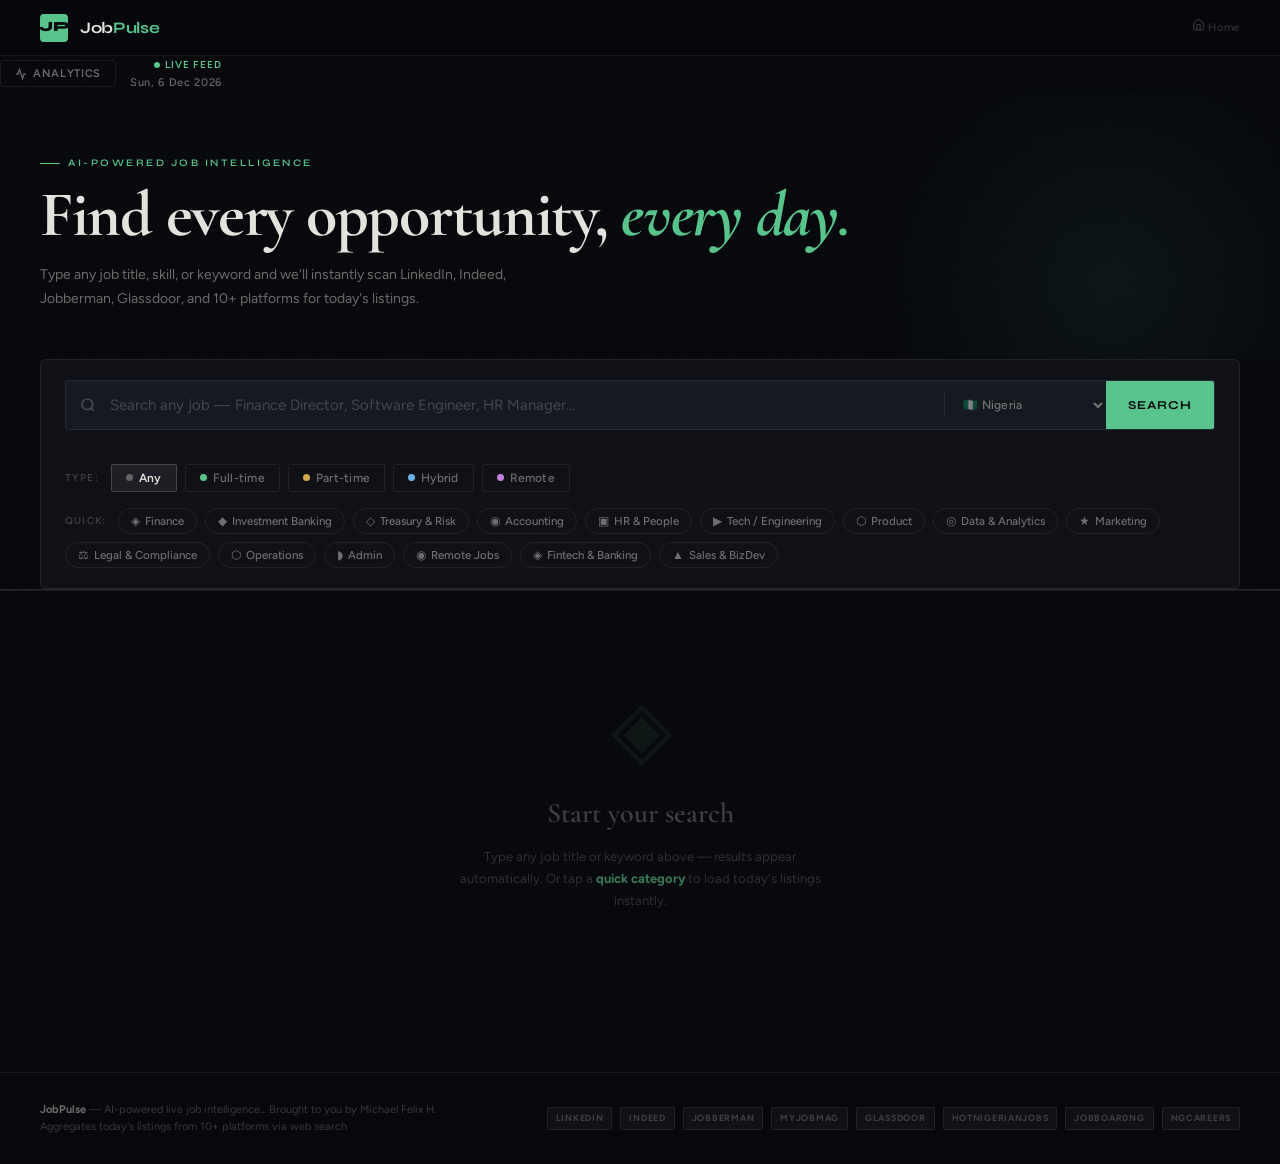
==== commit 4f8c995b: "Update index.html" ====
--- a/Job/index.html
+++ b/Job/index.html
@@ -987,17 +987,25 @@
 <body>
 <div class="shell">
 
-  <!-- ══ TOPBAR ══ -->
-  <header class="topbar">
-    <div class="topbar-left">
-      <div class="logo-mark">JP</div>
-      <div class="logo-text">Job<span>Pulse</span></div>
-    </div>
-    <!-- Home button visible on JOB screen -->
-  <a href="../" style="position:fixed;top:20px;left:24px;z-index:200;display:flex;align-items:center;gap:7px;background:rgba(10,22,40,.8);border:1px solid rgba(255,255,255,.13);border-radius:8px;padding:7px 14px;font-size:12px;font-family:var(--mo);color:var(--tx3);text-decoration:none;backdrop-filter:blur(8px);transition:all .2s;" onmouseover="this.style.color='var(--t)';this.style.borderColor='rgba(0,201,167,.3)'" onmouseout="this.style.color='var(--tx3)';this.style.borderColor='rgba(255,255,255,.13)'">
-    <svg width="13" height="13" viewBox="0 0 24 24" fill="none" stroke="currentColor" stroke-width="2"><path d="m3 9 9-7 9 7v11a2 2 0 0 1-2 2H5a2 2 0 0 1-2-2z"/><polyline points="9 22 9 12 15 12 15 22"/></svg>
-    Home
-  </a>
+ <header class="topbar">
+  
+  <div class="topbar-left">
+    <div class="logo-mark">JP</div>
+    <div class="logo-text">Job<span>Pulse</span></div>
+  </div>
+
+  <div class="topbar-right">
+    <a href="../" class="home-btn">
+      <svg width="13" height="13" viewBox="0 0 24 24" fill="none" stroke="currentColor" stroke-width="2">
+        <path d="m3 9 9-7 9 7v11a2 2 0 0 1-2 2H5a2 2 0 0 1-2-2z"/>
+        <polyline points="9 22 9 12 15 12 15 22"/>
+      </svg>
+      Home
+    </a>
+  </div>
+
+</header>
+
     <div class="topbar-right" style="display:flex;align-items:center;gap:14px;">
       <button class="stats-btn" onclick="openStats()">
         <svg width="12" height="12" viewBox="0 0 24 24" fill="none" stroke="currentColor" stroke-width="2.5"><polyline points="22 12 18 12 15 21 9 3 6 12 2 12"/></svg>
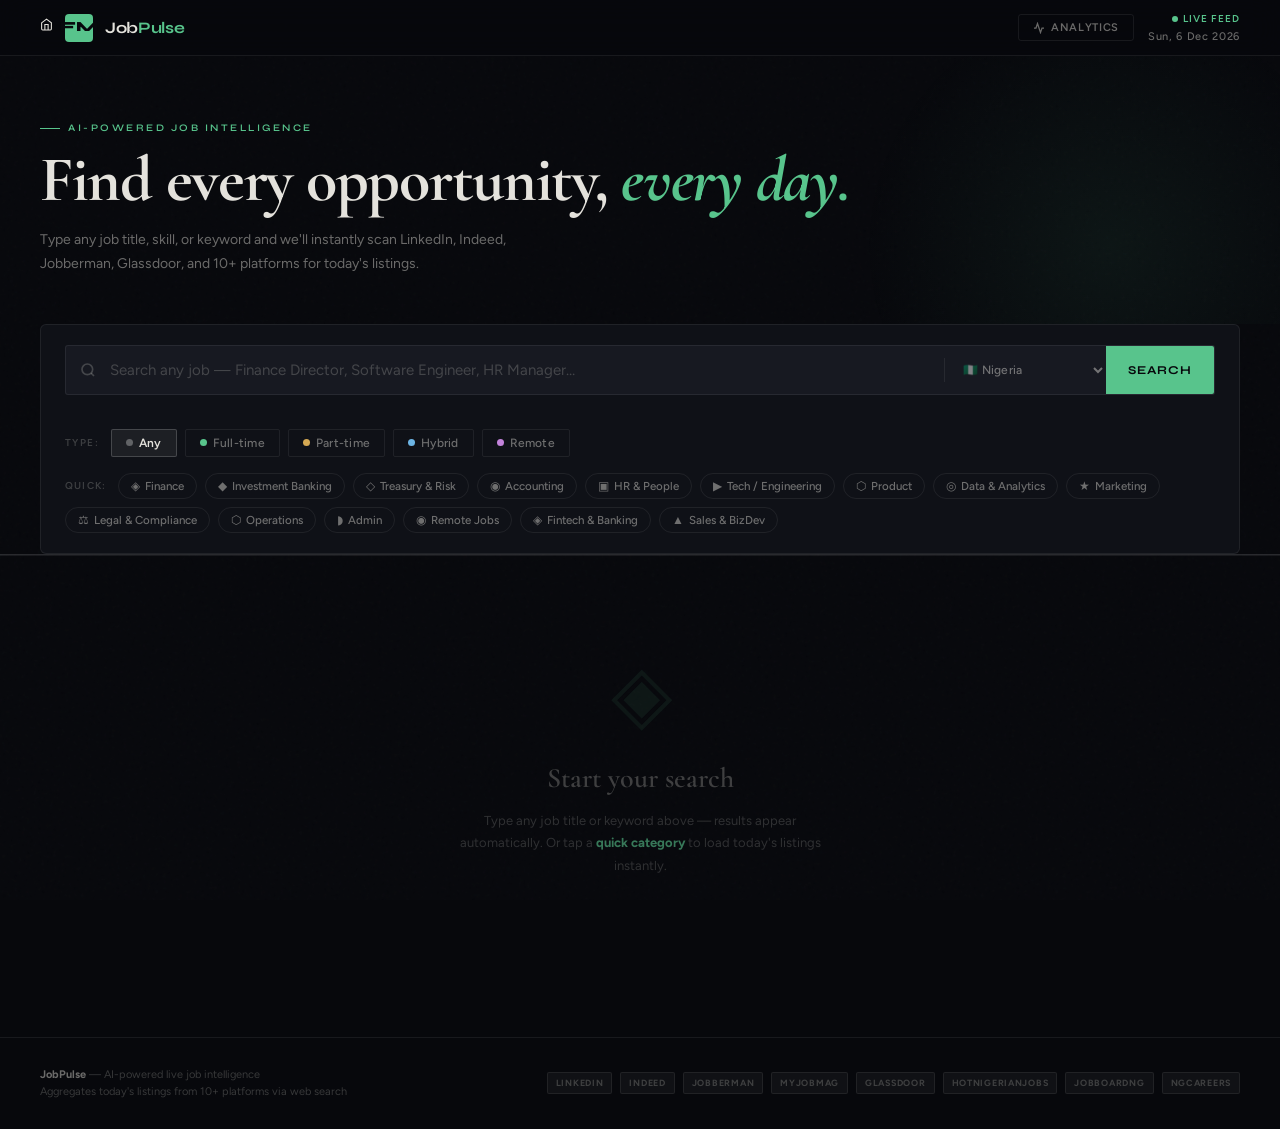
==== commit 52d29677: "Update index.html" ====
--- a/Job/index.html
+++ b/Job/index.html
@@ -987,25 +987,18 @@
 <body>
 <div class="shell">
 
- <header class="topbar">
-  
-  <div class="topbar-left">
-    <div class="logo-mark">JP</div>
-    <div class="logo-text">Job<span>Pulse</span></div>
-  </div>
-
-  <div class="topbar-right">
+  <!-- ══ TOPBAR ══ -->
+  <header class="topbar">
+    <div class="topbar-left">
     <a href="../" class="home-btn">
       <svg width="13" height="13" viewBox="0 0 24 24" fill="none" stroke="currentColor" stroke-width="2">
         <path d="m3 9 9-7 9 7v11a2 2 0 0 1-2 2H5a2 2 0 0 1-2-2z"/>
         <polyline points="9 22 9 12 15 12 15 22"/>
       </svg>
-      Home
     </a>
-  </div>
-
-</header>
-
+      <div class="logo-mark">FM</div>
+      <div class="logo-text">Job<span>Pulse</span></div>
+    </div>
     <div class="topbar-right" style="display:flex;align-items:center;gap:14px;">
       <button class="stats-btn" onclick="openStats()">
         <svg width="12" height="12" viewBox="0 0 24 24" fill="none" stroke="currentColor" stroke-width="2.5"><polyline points="22 12 18 12 15 21 9 3 6 12 2 12"/></svg>
@@ -1132,7 +1125,7 @@
   <!-- ══ FOOTER ══ -->
   <footer class="footer">
     <div class="footer-left">
-      <strong>JobPulse</strong> — AI-powered live job intelligence... Brought to you by Michael Felix H.<br>
+      <strong>JobPulse</strong> — AI-powered live job intelligence<br>
       Aggregates today's listings from 10+ platforms via web search
     </div>
     <div class="footer-platforms">
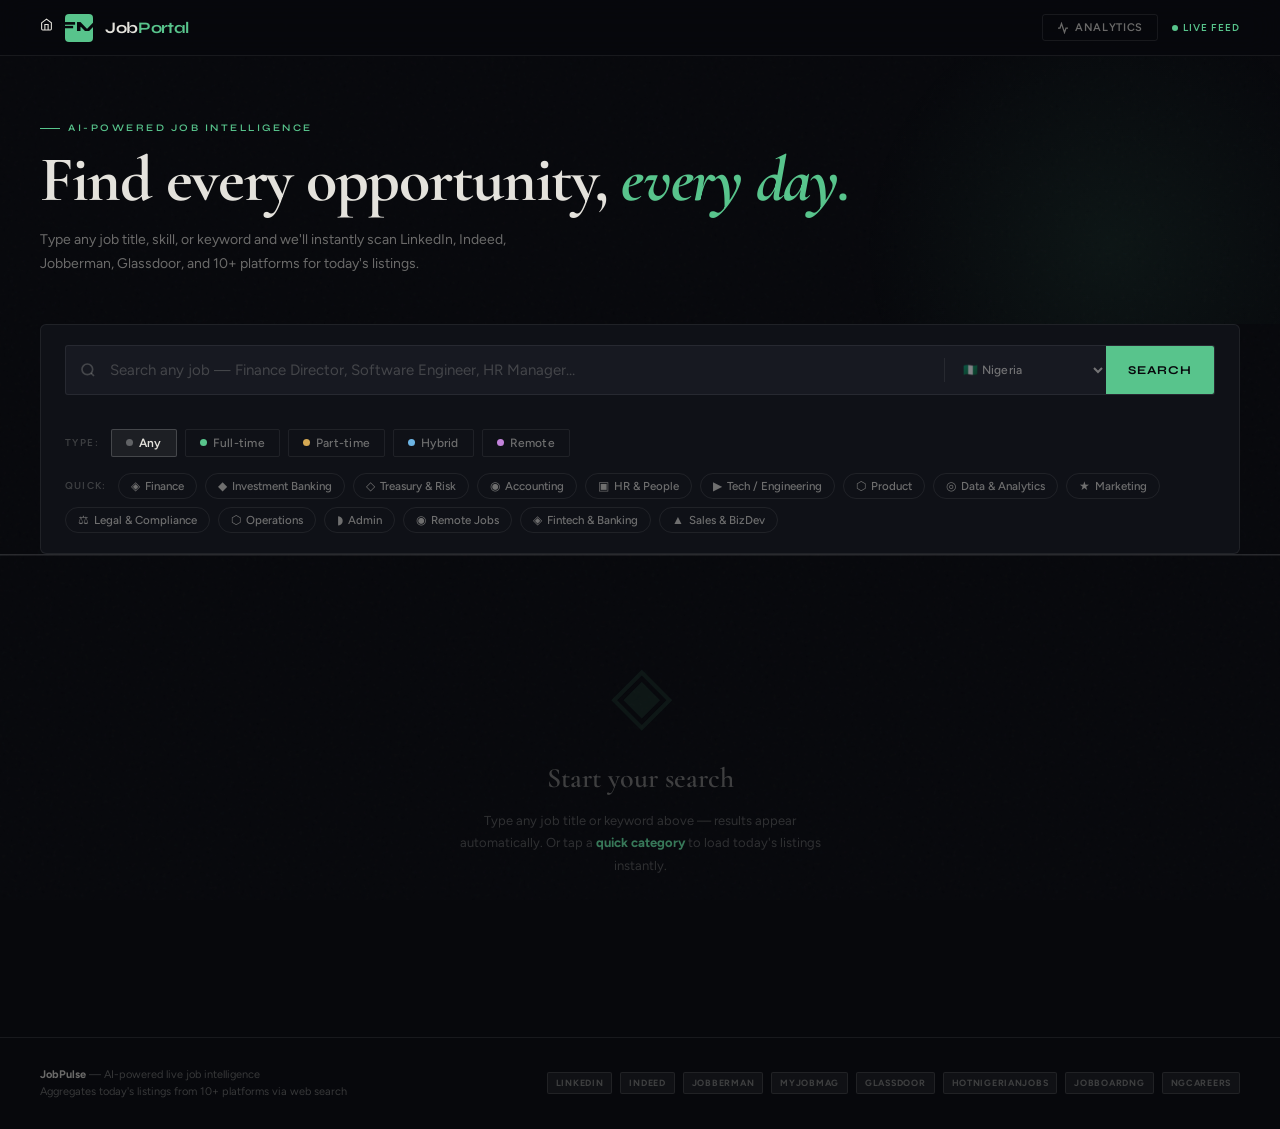
==== commit 2085b292: "Update index.html" ====
--- a/Job/index.html
+++ b/Job/index.html
@@ -3,7 +3,7 @@
 <head>
   <meta charset="UTF-8" />
   <meta name="viewport" content="width=device-width, initial-scale=1.0" />
-  <title>JobPulse — Live Job Intelligence</title>
+  <title>JobPortal — Live Job Intelligence</title>
   <link rel="preconnect" href="https://fonts.googleapis.com" />
   <link href="https://fonts.googleapis.com/css2?family=Cormorant+Garamond:wght@400;600;700&family=Syne:wght@400;600;700;800&family=Figtree:wght@300;400;500;600&display=swap" rel="stylesheet" />
   <style>
@@ -982,6 +982,157 @@
       .stats-overlay { padding: 16px 12px; }
       .stats-head, .stats-body, .stats-footer { padding-left: 18px; padding-right: 18px; }
     }
+    /* proxy handles auth — no client-side key needed */
+
+    .setup-modal {
+      background: var(--bg2);
+      border: 1px solid rgba(255,255,255,0.1);
+      border-radius: 8px;
+      width: 100%;
+      max-width: 480px;
+      animation: panelIn 0.28s cubic-bezier(.22,1,.36,1) both;
+      overflow: hidden;
+    }
+    .setup-header {
+      padding: 24px 26px 18px;
+      border-bottom: 1px solid var(--border);
+    }
+    .setup-logo-row {
+      display: flex;
+      align-items: center;
+      gap: 10px;
+      margin-bottom: 14px;
+    }
+    .setup-logo-icon {
+      width: 36px; height: 36px;
+      background: linear-gradient(135deg, var(--accent), var(--accent2));
+      border-radius: 8px;
+      display: flex; align-items: center; justify-content: center;
+      font-family: 'Syne', sans-serif;
+      font-weight: 800;
+      font-size: 15px;
+      color: #07080C;
+      flex-shrink: 0;
+    }
+    .setup-logo-text {
+      font-family: 'Syne', sans-serif;
+      font-weight: 700;
+      font-size: 18px;
+      letter-spacing: -0.02em;
+    }
+    .setup-logo-text span { color: var(--accent); }
+    .setup-title {
+      font-family: 'Cormorant Garamond', serif;
+      font-size: 22px;
+      font-weight: 700;
+      margin-bottom: 6px;
+      letter-spacing: -0.01em;
+    }
+    .setup-desc {
+      font-size: 12px;
+      color: var(--text-dim);
+      line-height: 1.65;
+    }
+    .setup-body { padding: 22px 26px 26px; display: flex; flex-direction: column; gap: 16px; }
+
+    .setup-field label {
+      display: block;
+      font-size: 10px;
+      letter-spacing: 0.14em;
+      text-transform: uppercase;
+      color: var(--text-faint);
+      font-weight: 600;
+      margin-bottom: 7px;
+    }
+    .setup-input-row {
+      display: flex;
+      align-items: center;
+      background: var(--bg3);
+      border: 1px solid var(--border);
+      border-radius: var(--r);
+      overflow: hidden;
+      transition: border-color 0.18s, box-shadow 0.18s;
+    }
+    .setup-input-row:focus-within {
+      border-color: var(--accent);
+      box-shadow: 0 0 0 3px rgba(88,196,140,0.1);
+    }
+    .setup-key-input {
+      flex: 1;
+      background: transparent;
+      border: none;
+      outline: none;
+      color: var(--text);
+      font-size: 13px;
+      font-family: 'Figtree', monospace;
+      padding: 11px 14px;
+      letter-spacing: 0.02em;
+    }
+    .setup-key-input::placeholder { color: var(--text-faint); font-family: 'Figtree', sans-serif; }
+    .toggle-vis-btn {
+      background: none;
+      border: none;
+      padding: 0 12px;
+      color: var(--text-faint);
+      cursor: pointer;
+      transition: color 0.15s;
+      display: flex; align-items: center;
+    }
+    .toggle-vis-btn:hover { color: var(--text-dim); }
+
+    .setup-hint {
+      font-size: 11px;
+      color: var(--text-faint);
+      line-height: 1.6;
+    }
+    .setup-hint a {
+      color: var(--accent);
+      text-decoration: underline;
+      text-underline-offset: 2px;
+    }
+
+    .setup-info-box {
+      background: rgba(88,196,140,0.06);
+      border: 1px solid rgba(88,196,140,0.18);
+      border-radius: var(--r);
+      padding: 12px 14px;
+      font-size: 11px;
+      color: rgba(88,196,140,0.8);
+      line-height: 1.65;
+      display: flex;
+      gap: 8px;
+    }
+    .setup-info-icon { flex-shrink: 0; font-size: 13px; }
+
+    .setup-save-btn {
+      width: 100%;
+      padding: 13px;
+      background: var(--accent);
+      border: none;
+      border-radius: var(--r);
+      color: #07080C;
+      font-family: 'Syne', sans-serif;
+      font-size: 13px;
+      font-weight: 700;
+      letter-spacing: 0.06em;
+      text-transform: uppercase;
+      cursor: pointer;
+      transition: background 0.15s, transform 0.1s;
+    }
+    .setup-save-btn:hover { background: var(--accent2); transform: translateY(-1px); }
+    .setup-save-btn:disabled { opacity: 0.4; cursor: not-allowed; transform: none; }
+
+    .setup-error {
+      font-size: 11px;
+      color: var(--red);
+      display: none;
+      padding: 8px 12px;
+      background: rgba(224,108,117,0.08);
+      border-radius: var(--r);
+      border: 1px solid rgba(224,108,117,0.2);
+    }
+    .setup-error.visible { display: block; }
+
   </style>
 </head>
 <body>
@@ -990,14 +1141,14 @@
   <!-- ══ TOPBAR ══ -->
   <header class="topbar">
     <div class="topbar-left">
-    <a href="../" class="home-btn">
-      <svg width="13" height="13" viewBox="0 0 24 24" fill="none" stroke="currentColor" stroke-width="2">
-        <path d="m3 9 9-7 9 7v11a2 2 0 0 1-2 2H5a2 2 0 0 1-2-2z"/>
-        <polyline points="9 22 9 12 15 12 15 22"/>
-      </svg>
-    </a>
-      <div class="logo-mark">FM</div>
-      <div class="logo-text">Job<span>Pulse</span></div>
+      <a href="../" class="home-btn">
+          <svg width="13" height="13" viewBox="0 0 24 24" fill="none" stroke="currentColor" stroke-width="2">
+            <path d="m3 9 9-7 9 7v11a2 2 0 0 1-2 2H5a2 2 0 0 1-2-2z"/>
+            <polyline points="9 22 9 12 15 12 15 22"/>
+          </svg>
+        </a>
+      <div class="logo-mark"> FM </div>
+      <div class="logo-text">Job<span>Portal</span></div>
     </div>
     <div class="topbar-right" style="display:flex;align-items:center;gap:14px;">
       <button class="stats-btn" onclick="openStats()">
@@ -1251,8 +1402,16 @@
    Tracks: total visits, daily visits,
    new vs returning, top search terms.
 ══════════════════════════════════════ */
-const STATS_KEY    = "jp_stats";
-const VISITOR_KEY  = "jp_vid";
+/* ══════════════════════════════════════
+   WORKER CONFIG
+   Replace the URL below with your own
+   Cloudflare Worker URL after deploying.
+══════════════════════════════════════ */
+const WORKER_URL = "https://job.elitesprince.workers.dev
+";
+
+const STATS_KEY   = "jp_stats";
+const VISITOR_KEY = "jp_vid";
 
 function loadStats() {
   try { return JSON.parse(localStorage.getItem(STATS_KEY)) || defaultStats(); }
@@ -1516,7 +1675,7 @@
 Return JSON array only.`;
 
   try {
-    const res = await fetch("https://api.anthropic.com/v1/messages", {
+    const res = await fetch(WORKER_URL, {
       method: "POST",
       headers: { "Content-Type": "application/json" },
       body: JSON.stringify({
@@ -1529,8 +1688,8 @@
     });
 
     if (!res.ok) {
-      const err = await res.json();
-      throw new Error(err.error?.message || `HTTP ${res.status}`);
+      const err = await res.json().catch(() => ({}));
+      throw new Error(err.error?.message || `Server error (${res.status}). Check your Worker is deployed.`);
     }
 
     const data = await res.json();
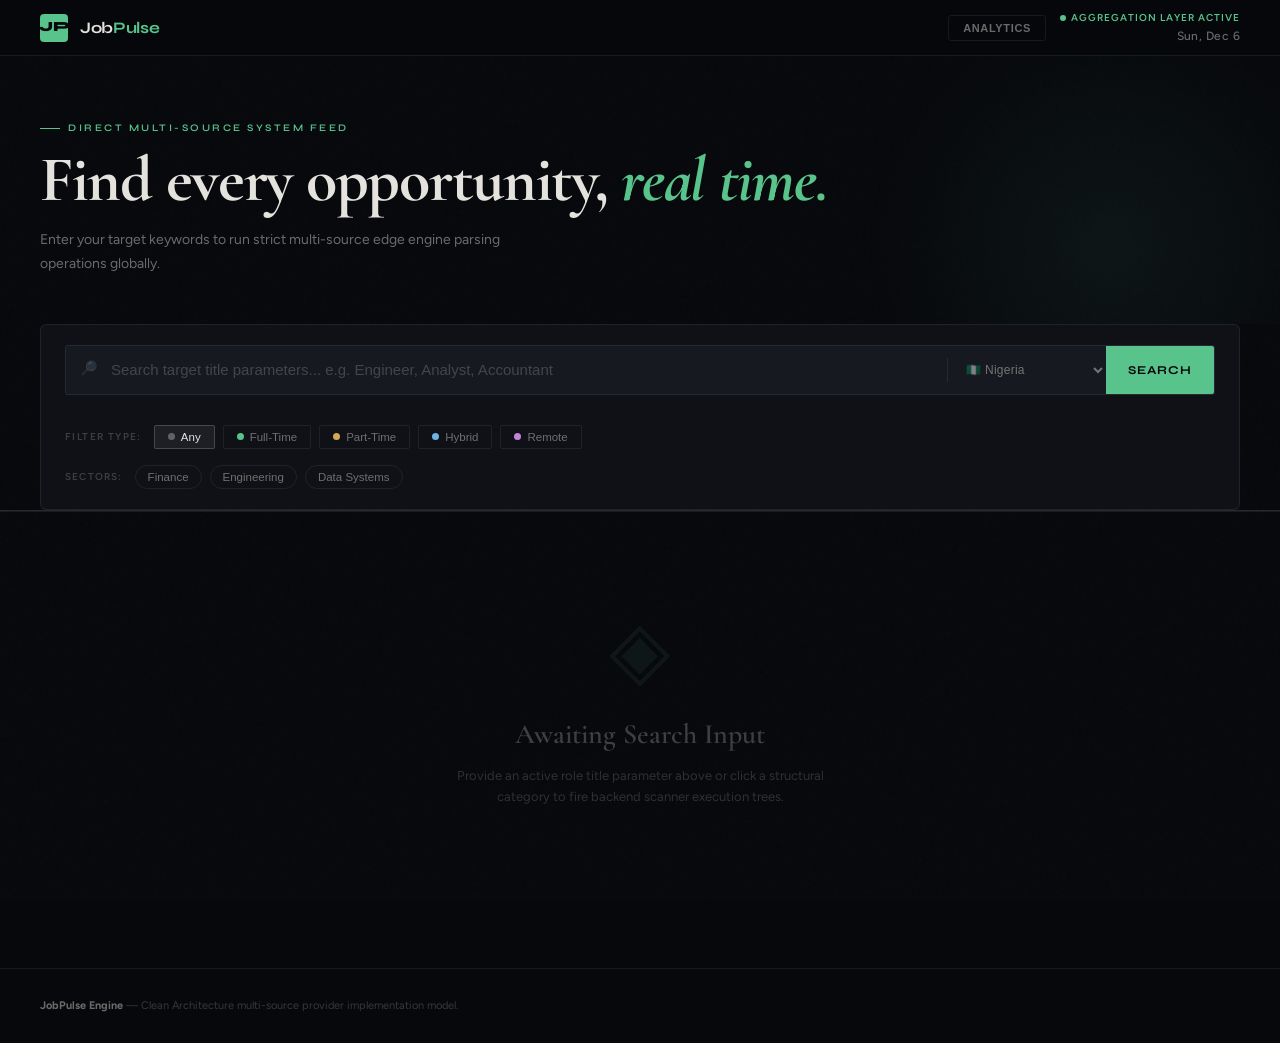
==== commit f73af55d: "Update index.html" ====
--- a/Job/index.html
+++ b/Job/index.html
@@ -1,1810 +1,447 @@
 <!DOCTYPE html>
 <html lang="en">
 <head>
-  <meta charset="UTF-8" />
-  <meta name="viewport" content="width=device-width, initial-scale=1.0" />
-  <title>JobPortal — Live Job Intelligence</title>
-  <link rel="preconnect" href="https://fonts.googleapis.com" />
-  <link href="https://fonts.googleapis.com/css2?family=Cormorant+Garamond:wght@400;600;700&family=Syne:wght@400;600;700;800&family=Figtree:wght@300;400;500;600&display=swap" rel="stylesheet" />
-  <style>
-    /* ══════════════════════════════════════
-       TOKENS & RESET
-    ══════════════════════════════════════ */
-    :root {
-      --bg:        #07080C;
-      --bg2:       #0F1117;
-      --bg3:       #171921;
-      --border:    rgba(255,255,255,0.07);
-      --border-hi: rgba(88,196,140,0.35);
-      --accent:    #58C48C;
-      --accent2:   #3BA870;
-      --gold:      #D4A853;
-      --text:      #E4E2DC;
-      --text-dim:  rgba(228,226,220,0.45);
-      --text-faint:rgba(228,226,220,0.22);
-      --red:       #E06C75;
-      --blue:      #6CB4E4;
-      --r:         3px;
-    }
-    *, *::before, *::after { box-sizing: border-box; margin: 0; padding: 0; }
-    html { scroll-behavior: smooth; }
-    body {
-      background: var(--bg);
-      color: var(--text);
-      font-family: 'Figtree', sans-serif;
-      font-size: 14px;
-      line-height: 1.6;
-      min-height: 100vh;
-      overflow-x: hidden;
-    }
-    a { color: inherit; text-decoration: none; }
-    button { font-family: inherit; cursor: pointer; }
-    input, select { font-family: inherit; }
-
-    /* ══════════════════════════════════════
-       GRAIN OVERLAY
-    ══════════════════════════════════════ */
-    body::before {
-      content: '';
-      position: fixed;
-      inset: 0;
-      background-image: url("data:image/svg+xml,%3Csvg viewBox='0 0 256 256' xmlns='http://www.w3.org/2000/svg'%3E%3Cfilter id='noise'%3E%3CfeTurbulence type='fractalNoise' baseFrequency='0.9' numOctaves='4' stitchTiles='stitch'/%3E%3C/filter%3E%3Crect width='100%25' height='100%25' filter='url(%23noise)' opacity='0.04'/%3E%3C/svg%3E");
-      pointer-events: none;
-      z-index: 0;
-      opacity: 0.5;
-    }
-
-    /* ══════════════════════════════════════
-       LAYOUT SHELL
-    ══════════════════════════════════════ */
-    .shell { position: relative; z-index: 1; }
-
-    /* ══════════════════════════════════════
-       TOPBAR
-    ══════════════════════════════════════ */
-    .topbar {
-      display: flex;
-      align-items: center;
-      justify-content: space-between;
-      padding: 0 40px;
-      height: 56px;
-      border-bottom: 1px solid var(--border);
-      position: sticky;
-      top: 0;
-      background: rgba(7,8,12,0.92);
-      backdrop-filter: blur(16px);
-      z-index: 200;
-    }
-    .topbar-left { display: flex; align-items: center; gap: 12px; }
-    .logo-mark {
-      width: 28px; height: 28px;
-      background: var(--accent);
-      border-radius: 4px;
-      display: flex; align-items: center; justify-content: center;
-      font-family: 'Syne', sans-serif;
-      font-weight: 800;
-      font-size: 14px;
-      color: #07080C;
-    }
-    .logo-text {
-      font-family: 'Syne', sans-serif;
-      font-weight: 700;
-      font-size: 16px;
-      letter-spacing: -0.02em;
-    }
-    .logo-text span { color: var(--accent); }
-    .topbar-right {
-      font-size: 11px;
-      color: var(--text-faint);
-      letter-spacing: 0.06em;
-      text-align: right;
-    }
-    .topbar-right strong { color: var(--text-dim); font-weight: 500; }
-    .live-dot {
-      display: inline-flex;
-      align-items: center;
-      gap: 5px;
-      font-size: 10px;
-      color: var(--accent);
-      letter-spacing: 0.1em;
-      font-weight: 600;
-      text-transform: uppercase;
-    }
-    .live-dot::before {
-      content: '';
-      width: 6px; height: 6px;
-      border-radius: 50%;
-      background: var(--accent);
-      animation: pulse 2s ease-in-out infinite;
-    }
-    @keyframes pulse {
-      0%, 100% { opacity: 1; transform: scale(1); }
-      50% { opacity: 0.4; transform: scale(0.8); }
-    }
-
-    /* ══════════════════════════════════════
-       HERO
-    ══════════════════════════════════════ */
-    .hero {
-      padding: 64px 40px 48px;
-      position: relative;
-      overflow: hidden;
-    }
-    .hero::after {
-      content: '';
-      position: absolute;
-      top: -60px; right: -80px;
-      width: 500px; height: 500px;
-      background: radial-gradient(ellipse, rgba(88,196,140,0.07) 0%, transparent 70%);
-      pointer-events: none;
-    }
-    .hero-eyebrow {
-      font-family: 'Syne', sans-serif;
-      font-size: 10px;
-      letter-spacing: 0.25em;
-      text-transform: uppercase;
-      color: var(--accent);
-      font-weight: 600;
-      margin-bottom: 12px;
-      display: flex;
-      align-items: center;
-      gap: 8px;
-    }
-    .hero-eyebrow::before {
-      content: '';
-      display: inline-block;
-      width: 20px; height: 1px;
-      background: var(--accent);
-    }
-    .hero-headline {
-      font-family: 'Cormorant Garamond', Georgia, serif;
-      font-size: clamp(38px, 5vw, 64px);
-      font-weight: 700;
-      line-height: 1.0;
-      letter-spacing: -0.02em;
-      color: var(--text);
-      margin-bottom: 16px;
-    }
-    .hero-headline em {
-      font-style: italic;
-      color: var(--accent);
-    }
-    .hero-sub {
-      font-size: 14px;
-      color: var(--text-dim);
-      max-width: 500px;
-      line-height: 1.7;
-    }
-
-    /* ══════════════════════════════════════
-       SEARCH PANEL
-    ══════════════════════════════════════ */
-    .search-panel {
-      padding: 0 40px 0;
-      position: relative;
-      z-index: 10;
-    }
-    .search-box {
-      background: var(--bg2);
-      border: 1px solid var(--border);
-      border-radius: 6px;
-      padding: 20px 24px;
-      display: flex;
-      flex-direction: column;
-      gap: 16px;
-      transition: border-color 0.2s;
-    }
-    .search-box:focus-within { border-color: rgba(88,196,140,0.4); }
-
-    .search-input-row {
-      display: flex;
-      align-items: center;
-      gap: 0;
-      background: var(--bg3);
-      border: 1px solid var(--border);
-      border-radius: var(--r);
-      overflow: hidden;
-      transition: border-color 0.2s, box-shadow 0.2s;
-    }
-    .search-input-row:focus-within {
-      border-color: var(--accent);
-      box-shadow: 0 0 0 3px rgba(88,196,140,0.1);
-    }
-    .search-icon {
-      padding: 0 14px;
-      color: var(--text-faint);
-      display: flex;
-      align-items: center;
-      flex-shrink: 0;
-    }
-    .search-main {
-      flex: 1;
-      background: transparent;
-      border: none;
-      outline: none;
-      color: var(--text);
-      font-size: 15px;
-      font-weight: 400;
-      padding: 13px 0;
-    }
-    .search-main::placeholder { color: var(--text-faint); }
-
-    .search-divider { width: 1px; height: 24px; background: var(--border); flex-shrink: 0; }
-
-    .loc-select {
-      background: transparent;
-      border: none;
-      outline: none;
-      color: var(--text-dim);
-      font-size: 12px;
-      font-weight: 500;
-      padding: 0 14px;
-      cursor: pointer;
-      letter-spacing: 0.02em;
-    }
-    .loc-select option { background: #1a1c24; }
-
-    .search-submit {
-      background: var(--accent);
-      border: none;
-      color: #07080C;
-      font-family: 'Syne', sans-serif;
-      font-size: 12px;
-      font-weight: 700;
-      letter-spacing: 0.08em;
-      text-transform: uppercase;
-      padding: 0 22px;
-      height: 100%;
-      min-height: 48px;
-      cursor: pointer;
-      transition: background 0.15s;
-      flex-shrink: 0;
-    }
-    .search-submit:hover { background: var(--accent2); }
-
-    /* typing indicator */
-    .typing-bar {
-      height: 2px;
-      background: var(--border);
-      border-radius: 2px;
-      overflow: hidden;
-      opacity: 0;
-      transition: opacity 0.2s;
-    }
-    .typing-bar.active { opacity: 1; }
-    .typing-progress {
-      height: 100%;
-      width: 0%;
-      background: linear-gradient(90deg, var(--accent), var(--gold));
-      border-radius: 2px;
-      transition: width 3s linear;
-    }
-    .typing-progress.fill { width: 100%; }
-
-    /* ── Category pills ── */
-    .cats-scroll {
-      display: flex;
-      gap: 8px;
-      flex-wrap: wrap;
-      align-items: center;
-    }
-    .cats-label {
-      font-size: 10px;
-      letter-spacing: 0.12em;
-      text-transform: uppercase;
-      color: var(--text-faint);
-      font-weight: 600;
-      white-space: nowrap;
-      padding-right: 4px;
-    }
-    .cat-pill {
-      display: inline-flex;
-      align-items: center;
-      gap: 5px;
-      padding: 5px 12px;
-      border-radius: 20px;
-      border: 1px solid var(--border);
-      background: transparent;
-      color: var(--text-dim);
-      font-size: 11.5px;
-      font-weight: 500;
-      cursor: pointer;
-      transition: all 0.15s;
-      white-space: nowrap;
-    }
-    .cat-pill:hover { border-color: var(--accent); color: var(--accent); }
-    .cat-pill.active {
-      background: rgba(88,196,140,0.12);
-      border-color: var(--accent);
-      color: var(--accent);
-      font-weight: 600;
-    }
-    .cat-icon { font-size: 12px; }
-
-    /* ══════════════════════════════════════
-       STATUS TICKER
-    ══════════════════════════════════════ */
-    .status-ticker {
-      margin: 28px 40px 0;
-      padding: 12px 18px;
-      background: rgba(88,196,140,0.05);
-      border: 1px solid rgba(88,196,140,0.15);
-      border-radius: var(--r);
-      display: none;
-      align-items: center;
-      gap: 12px;
-      font-size: 12px;
-      color: var(--accent);
-    }
-    .status-ticker.visible { display: flex; }
-    .status-ticker.err { background: rgba(224,108,117,0.05); border-color: rgba(224,108,117,0.2); color: var(--red); }
-    .spin {
-      width: 14px; height: 14px;
-      border: 2px solid rgba(88,196,140,0.2);
-      border-top-color: var(--accent);
-      border-radius: 50%;
-      animation: spin 0.7s linear infinite;
-      flex-shrink: 0;
-    }
-    @keyframes spin { to { transform: rotate(360deg); } }
-    .status-text { flex: 1; }
-    .platforms-scanning {
-      display: flex;
-      gap: 6px;
-      flex-wrap: wrap;
-    }
-    .plat-chip {
-      font-size: 9px;
-      font-weight: 600;
-      letter-spacing: 0.06em;
-      text-transform: uppercase;
-      padding: 2px 7px;
-      border-radius: 2px;
-      background: rgba(88,196,140,0.1);
-      color: rgba(88,196,140,0.7);
-      animation: blink 1.4s ease-in-out infinite;
-    }
-    .plat-chip:nth-child(2) { animation-delay: 0.2s; }
-    .plat-chip:nth-child(3) { animation-delay: 0.4s; }
-    .plat-chip:nth-child(4) { animation-delay: 0.6s; }
-    @keyframes blink {
-      0%, 100% { opacity: 0.4; }
-      50% { opacity: 1; }
-    }
-
-    /* ══════════════════════════════════════
-       RESULTS HEADER
-    ══════════════════════════════════════ */
-    .results-header {
-      padding: 32px 40px 16px;
-      display: flex;
-      align-items: flex-end;
-      justify-content: space-between;
-      border-bottom: 1px solid var(--border);
-      margin-bottom: 0;
-      display: none;
-    }
-    .results-header.visible { display: flex; }
-    .res-count {
-      font-family: 'Cormorant Garamond', serif;
-      font-size: 28px;
-      font-weight: 700;
-      letter-spacing: -0.02em;
-      line-height: 1;
-    }
-    .res-count span { color: var(--accent); }
-    .res-meta {
-      font-size: 11px;
-      color: var(--text-faint);
-      letter-spacing: 0.06em;
-      text-transform: uppercase;
-      margin-top: 4px;
-    }
-    .res-timestamp {
-      font-size: 10px;
-      color: var(--text-faint);
-      letter-spacing: 0.04em;
-      text-align: right;
-    }
-    .res-timestamp strong { display: block; color: var(--text-dim); font-size: 12px; font-weight: 500; }
-
-    /* ══════════════════════════════════════
-       JOB GRID
-    ══════════════════════════════════════ */
-    .jobs-grid {
-      display: grid;
-      grid-template-columns: repeat(auto-fill, minmax(310px, 1fr));
-      gap: 1px;
-      background: var(--border);
-      border-top: 1px solid var(--border);
-      margin-top: 0;
-    }
-
-    /* ── Job Card ── */
-    .job-card {
-      background: var(--bg);
-      padding: 22px 24px;
-      cursor: pointer;
-      transition: background 0.15s;
-      position: relative;
-      animation: fadeSlide 0.35s ease both;
-      overflow: hidden;
-    }
-    @keyframes fadeSlide {
-      from { opacity: 0; transform: translateY(10px); }
-      to   { opacity: 1; transform: translateY(0); }
-    }
-    .job-card:hover { background: var(--bg2); }
-    .job-card::after {
-      content: '';
-      position: absolute;
-      left: 0; top: 0; bottom: 0;
-      width: 2px;
-      background: var(--accent);
-      transform: scaleY(0);
-      transform-origin: bottom;
-      transition: transform 0.2s ease;
-    }
-    .job-card:hover::after { transform: scaleY(1); }
-
-    .card-row1 {
-      display: flex;
-      align-items: center;
-      justify-content: space-between;
-      margin-bottom: 10px;
-    }
-    .platform-tag {
-      font-size: 9px;
-      font-weight: 700;
-      letter-spacing: 0.1em;
-      text-transform: uppercase;
-      padding: 3px 8px;
-      border-radius: 2px;
-      color: #fff;
-    }
-    .posted-age {
-      font-size: 10px;
-      color: var(--text-faint);
-      letter-spacing: 0.04em;
-    }
-    .job-title {
-      font-family: 'Cormorant Garamond', serif;
-      font-size: 18px;
-      font-weight: 700;
-      color: var(--text);
-      line-height: 1.25;
-      margin-bottom: 4px;
-      letter-spacing: -0.01em;
-    }
-    .job-company {
-      font-size: 12px;
-      color: var(--accent);
-      font-weight: 500;
-      margin-bottom: 12px;
-      letter-spacing: 0.01em;
-    }
-    .job-tags {
-      display: flex;
-      flex-wrap: wrap;
-      gap: 5px;
-      margin-bottom: 14px;
-    }
-    .tag {
-      font-size: 10px;
-      padding: 2px 8px;
-      border-radius: 2px;
-      background: rgba(255,255,255,0.04);
-      border: 1px solid var(--border);
-      color: var(--text-dim);
-      letter-spacing: 0.02em;
-    }
-    .tag.salary { color: #8BC4A0; border-color: rgba(139,196,160,0.2); background: rgba(139,196,160,0.05); }
-    .tag.remote { color: var(--blue); border-color: rgba(108,180,228,0.2); background: rgba(108,180,228,0.05); }
-
-    /* expand */
-    .expand-toggle {
-      font-size: 10px;
-      color: var(--text-faint);
-      letter-spacing: 0.08em;
-      text-transform: uppercase;
-      margin-top: 4px;
-      display: flex;
-      align-items: center;
-      gap: 5px;
-    }
-    .expand-arrow { transition: transform 0.2s; }
-    .job-card.open .expand-arrow { transform: rotate(180deg); }
-
-    .job-detail {
-      display: none;
-      margin-top: 14px;
-      padding-top: 14px;
-      border-top: 1px solid var(--border);
-      animation: fadeIn 0.2s ease;
-    }
-    @keyframes fadeIn { from { opacity: 0; } to { opacity: 1; } }
-    .job-card.open .job-detail { display: block; }
-    .job-summary {
-      font-size: 12px;
-      color: var(--text-dim);
-      line-height: 1.7;
-      margin-bottom: 12px;
-    }
-    .req-list {
-      list-style: none;
-      margin-bottom: 14px;
-    }
-    .req-list li {
-      font-size: 11px;
-      color: rgba(228,226,220,0.5);
-      line-height: 1.6;
-      padding-left: 12px;
-      position: relative;
-    }
-    .req-list li::before {
-      content: '›';
-      position: absolute;
-      left: 0;
-      color: var(--accent);
-    }
-    .apply-link {
-      display: inline-flex;
-      align-items: center;
-      gap: 6px;
-      padding: 7px 16px;
-      background: var(--accent);
-      color: #07080C;
-      font-family: 'Syne', sans-serif;
-      font-size: 10px;
-      font-weight: 700;
-      letter-spacing: 0.1em;
-      text-transform: uppercase;
-      border-radius: 2px;
-      transition: background 0.15s, transform 0.1s;
-    }
-    .apply-link:hover { background: var(--accent2); transform: translateY(-1px); }
-
-    /* ══════════════════════════════════════
-       EMPTY STATE
-    ══════════════════════════════════════ */
-    .empty-state {
-      padding: 100px 40px;
-      text-align: center;
-      border-top: 1px solid var(--border);
-    }
-    .empty-glyph {
-      font-family: 'Cormorant Garamond', serif;
-      font-size: 80px;
-      color: rgba(88,196,140,0.08);
-      line-height: 1;
-      margin-bottom: 20px;
-      letter-spacing: -0.05em;
-    }
-    .empty-title {
-      font-family: 'Cormorant Garamond', serif;
-      font-size: 28px;
-      font-weight: 600;
-      color: rgba(228,226,220,0.25);
-      margin-bottom: 10px;
-    }
-    .empty-body {
-      font-size: 13px;
-      color: rgba(228,226,220,0.18);
-      max-width: 380px;
-      margin: 0 auto;
-      line-height: 1.7;
-    }
-    .empty-body strong { color: var(--accent); opacity: 0.6; }
-
-    /* ══════════════════════════════════════
-       FOOTER
-    ══════════════════════════════════════ */
-    .footer {
-      padding: 28px 40px;
-      border-top: 1px solid var(--border);
-      display: flex;
-      align-items: center;
-      justify-content: space-between;
-      margin-top: 60px;
-    }
-    .footer-left {
-      font-size: 11px;
-      color: var(--text-faint);
-      line-height: 1.6;
-    }
-    .footer-left strong { color: var(--text-dim); }
-    .footer-platforms {
-      display: flex;
-      gap: 8px;
-      flex-wrap: wrap;
-    }
-    .fp {
-      font-size: 9px;
-      font-weight: 700;
-      letter-spacing: 0.08em;
-      text-transform: uppercase;
-      padding: 3px 8px;
-      border-radius: 2px;
-      background: rgba(255,255,255,0.04);
-      color: var(--text-faint);
-      border: 1px solid var(--border);
-    }
-
-    /* ══════════════════════════════════════
-       JOB TYPE TOGGLES
-    ══════════════════════════════════════ */
-    .type-row {
-      display: flex;
-      align-items: center;
-      gap: 8px;
-      flex-wrap: wrap;
-    }
-    .type-label {
-      font-size: 10px;
-      letter-spacing: 0.14em;
-      text-transform: uppercase;
-      color: var(--text-faint);
-      font-weight: 600;
-      white-space: nowrap;
-      padding-right: 4px;
-    }
-    .type-btn {
-      display: inline-flex;
-      align-items: center;
-      gap: 6px;
-      padding: 6px 14px;
-      border-radius: 2px;
-      border: 1px solid var(--border);
-      background: transparent;
-      color: var(--text-dim);
-      font-size: 12px;
-      font-weight: 500;
-      cursor: pointer;
-      letter-spacing: 0.02em;
-      transition: all 0.15s;
-      position: relative;
-      overflow: hidden;
-    }
-    .type-btn::before {
-      content: '';
-      position: absolute;
-      inset: 0;
-      background: currentColor;
-      opacity: 0;
-      transition: opacity 0.15s;
-    }
-    .type-btn:hover { color: var(--text); border-color: rgba(255,255,255,0.2); }
-    .type-btn.active {
-      font-weight: 600;
-      border-color: transparent;
-    }
-    .type-btn[data-type="Full-time"].active   { background: rgba(88,196,140,0.15); color: #58C48C; border-color: rgba(88,196,140,0.4); }
-    .type-btn[data-type="Part-time"].active   { background: rgba(212,168,83,0.15); color: #D4A853; border-color: rgba(212,168,83,0.4); }
-    .type-btn[data-type="Hybrid"].active      { background: rgba(108,180,228,0.15); color: #6CB4E4; border-color: rgba(108,180,228,0.4); }
-    .type-btn[data-type="Remote"].active      { background: rgba(195,131,219,0.15); color: #C383DB; border-color: rgba(195,131,219,0.4); }
-    .type-btn[data-type="Any"].active         { background: rgba(255,255,255,0.06); color: var(--text); border-color: rgba(255,255,255,0.18); }
-    .type-dot {
-      width: 7px; height: 7px;
-      border-radius: 50%;
-      flex-shrink: 0;
-    }
-    .type-btn[data-type="Full-time"] .type-dot  { background: #58C48C; }
-    .type-btn[data-type="Part-time"] .type-dot  { background: #D4A853; }
-    .type-btn[data-type="Hybrid"]    .type-dot  { background: #6CB4E4; }
-    .type-btn[data-type="Remote"]    .type-dot  { background: #C383DB; }
-    .type-btn[data-type="Any"]       .type-dot  { background: rgba(255,255,255,0.3); }
-
-    /* ══════════════════════════════════════
-       STATS BUTTON & PANEL
-    ══════════════════════════════════════ */
-    .stats-btn {
-      display: inline-flex;
-      align-items: center;
-      gap: 6px;
-      padding: 6px 14px;
-      border-radius: var(--r);
-      border: 1px solid var(--border);
-      background: transparent;
-      color: var(--text-dim);
-      font-size: 11px;
-      font-weight: 600;
-      letter-spacing: 0.06em;
-      text-transform: uppercase;
-      cursor: pointer;
-      transition: all 0.15s;
-    }
-    .stats-btn:hover { border-color: var(--accent); color: var(--accent); }
-    .stats-btn svg { flex-shrink: 0; }
-
-    /* overlay */
-    .stats-overlay {
-      display: none;
-      position: fixed;
-      inset: 0;
-      background: rgba(0,0,0,0.7);
-      backdrop-filter: blur(6px);
-      z-index: 500;
-      align-items: flex-start;
-      justify-content: center;
-      padding: 60px 20px;
-      overflow-y: auto;
-    }
-    .stats-overlay.open { display: flex; }
-
-    .stats-panel {
-      background: var(--bg2);
-      border: 1px solid rgba(255,255,255,0.1);
-      border-radius: 8px;
-      width: 100%;
-      max-width: 720px;
-      animation: panelIn 0.25s cubic-bezier(.22,1,.36,1) both;
-      overflow: hidden;
-    }
-    @keyframes panelIn {
-      from { opacity: 0; transform: translateY(-20px) scale(0.98); }
-      to   { opacity: 1; transform: translateY(0) scale(1); }
-    }
-
-    .stats-head {
-      padding: 24px 28px 20px;
-      border-bottom: 1px solid var(--border);
-      display: flex;
-      align-items: flex-start;
-      justify-content: space-between;
-    }
-    .stats-head-left {}
-    .stats-eyebrow {
-      font-size: 10px;
-      letter-spacing: 0.18em;
-      text-transform: uppercase;
-      color: var(--accent);
-      font-weight: 600;
-      margin-bottom: 4px;
-    }
-    .stats-title {
-      font-family: 'Cormorant Garamond', serif;
-      font-size: 26px;
-      font-weight: 700;
-      letter-spacing: -0.02em;
-      line-height: 1;
-    }
-    .stats-close {
-      width: 32px; height: 32px;
-      border-radius: 50%;
-      border: 1px solid var(--border);
-      background: transparent;
-      color: var(--text-dim);
-      cursor: pointer;
-      display: flex; align-items: center; justify-content: center;
-      font-size: 16px;
-      transition: all 0.15s;
-      flex-shrink: 0;
-    }
-    .stats-close:hover { border-color: var(--red); color: var(--red); }
-
-    .stats-body { padding: 24px 28px 28px; display: flex; flex-direction: column; gap: 24px; }
-
-    /* KPI row */
-    .kpi-row {
-      display: grid;
-      grid-template-columns: repeat(4, 1fr);
-      gap: 12px;
-    }
-    .kpi-card {
-      background: var(--bg3);
-      border: 1px solid var(--border);
-      border-radius: 4px;
-      padding: 16px;
-      position: relative;
-      overflow: hidden;
-    }
-    .kpi-card::after {
-      content: '';
-      position: absolute;
-      bottom: 0; left: 0; right: 0;
-      height: 2px;
-    }
-    .kpi-card.kpi-total::after    { background: var(--accent); }
-    .kpi-card.kpi-today::after    { background: var(--gold); }
-    .kpi-card.kpi-new::after      { background: var(--blue); }
-    .kpi-card.kpi-return::after   { background: #C383DB; }
-
-    .kpi-label {
-      font-size: 9px;
-      letter-spacing: 0.14em;
-      text-transform: uppercase;
-      color: var(--text-faint);
-      font-weight: 600;
-      margin-bottom: 8px;
-    }
-    .kpi-value {
-      font-family: 'Cormorant Garamond', serif;
-      font-size: 34px;
-      font-weight: 700;
-      letter-spacing: -0.03em;
-      line-height: 1;
-    }
-    .kpi-card.kpi-total .kpi-value  { color: var(--accent); }
-    .kpi-card.kpi-today .kpi-value  { color: var(--gold); }
-    .kpi-card.kpi-new .kpi-value    { color: var(--blue); }
-    .kpi-card.kpi-return .kpi-value { color: #C383DB; }
-    .kpi-sub {
-      font-size: 10px;
-      color: var(--text-faint);
-      margin-top: 4px;
-      letter-spacing: 0.02em;
-    }
-
-    /* Visitor type bar */
-    .vtype-section {}
-    .section-label {
-      font-size: 10px;
-      letter-spacing: 0.14em;
-      text-transform: uppercase;
-      color: var(--text-faint);
-      font-weight: 600;
-      margin-bottom: 12px;
-    }
-    .vtype-bar-wrap {
-      display: flex;
-      height: 10px;
-      border-radius: 10px;
-      overflow: hidden;
-      gap: 2px;
-      margin-bottom: 10px;
-    }
-    .vtype-seg {
-      height: 100%;
-      border-radius: 10px;
-      transition: width 0.6s cubic-bezier(.22,1,.36,1);
-    }
-    .vtype-legend {
-      display: flex;
-      gap: 16px;
-    }
-    .vtype-item {
-      display: flex;
-      align-items: center;
-      gap: 6px;
-      font-size: 11px;
-      color: var(--text-dim);
-    }
-    .vtype-dot { width: 8px; height: 8px; border-radius: 50%; }
-
-    /* Daily chart */
-    .daily-chart-wrap {}
-    .daily-bars {
-      display: flex;
-      align-items: flex-end;
-      gap: 6px;
-      height: 80px;
-    }
-    .daily-bar-col {
-      flex: 1;
-      display: flex;
-      flex-direction: column;
-      align-items: center;
-      gap: 4px;
-      height: 100%;
-      justify-content: flex-end;
-    }
-    .daily-bar {
-      width: 100%;
-      background: rgba(88,196,140,0.3);
-      border-radius: 2px 2px 0 0;
-      min-height: 2px;
-      transition: height 0.5s cubic-bezier(.22,1,.36,1);
-      position: relative;
-    }
-    .daily-bar.today { background: var(--accent); }
-    .daily-bar-label {
-      font-size: 9px;
-      color: var(--text-faint);
-      letter-spacing: 0.04em;
-      white-space: nowrap;
-    }
-    .daily-bar-val {
-      font-size: 9px;
-      color: var(--text-faint);
-    }
-
-    /* Top searches */
-    .top-searches {}
-    .search-rank-list { display: flex; flex-direction: column; gap: 6px; }
-    .search-rank-item {
-      display: flex;
-      align-items: center;
-      gap: 10px;
-      padding: 8px 12px;
-      background: var(--bg3);
-      border-radius: var(--r);
-      border: 1px solid var(--border);
-    }
-    .rank-num {
-      font-family: 'Cormorant Garamond', serif;
-      font-size: 18px;
-      font-weight: 700;
-      color: var(--text-faint);
-      min-width: 22px;
-      line-height: 1;
-    }
-    .rank-term { flex: 1; font-size: 13px; font-weight: 500; }
-    .rank-count {
-      font-size: 11px;
-      color: var(--text-faint);
-      letter-spacing: 0.04em;
-    }
-    .rank-bar-bg {
-      position: absolute;
-      left: 0; top: 0; bottom: 0;
-      background: rgba(88,196,140,0.05);
-      border-radius: var(--r);
-      pointer-events: none;
-    }
-
-    .stats-footer {
-      padding: 14px 28px;
-      border-top: 1px solid var(--border);
-      font-size: 10px;
-      color: var(--text-faint);
-      letter-spacing: 0.04em;
-      display: flex;
-      align-items: center;
-      justify-content: space-between;
-    }
-    .clear-stats-btn {
-      font-size: 10px;
-      color: var(--red);
-      background: none;
-      border: none;
-      cursor: pointer;
-      letter-spacing: 0.04em;
-      opacity: 0.6;
-      transition: opacity 0.15s;
-    }
-    .clear-stats-btn:hover { opacity: 1; }
-
-    /* ══════════════════════════════════════
-       RESPONSIVE
-    ══════════════════════════════════════ */
-    @media (max-width: 700px) {
-      .topbar, .hero, .search-panel,
-      .status-ticker, .results-header,
-      .empty-state, .footer { padding-left: 20px; padding-right: 20px; }
-      .hero { padding-top: 40px; padding-bottom: 32px; }
-      .search-input-row { flex-wrap: wrap; }
-      .search-divider { display: none; }
-      .loc-select { padding: 10px 14px; border-top: 1px solid var(--border); width: 100%; }
-      .search-submit { width: 100%; padding: 14px; }
-      .jobs-grid { grid-template-columns: 1fr; }
-      .footer { flex-direction: column; gap: 16px; align-items: flex-start; }
-      .kpi-row { grid-template-columns: repeat(2, 1fr); }
-      .stats-overlay { padding: 16px 12px; }
-      .stats-head, .stats-body, .stats-footer { padding-left: 18px; padding-right: 18px; }
-    }
-    /* proxy handles auth — no client-side key needed */
-
-    .setup-modal {
-      background: var(--bg2);
-      border: 1px solid rgba(255,255,255,0.1);
-      border-radius: 8px;
-      width: 100%;
-      max-width: 480px;
-      animation: panelIn 0.28s cubic-bezier(.22,1,.36,1) both;
-      overflow: hidden;
-    }
-    .setup-header {
-      padding: 24px 26px 18px;
-      border-bottom: 1px solid var(--border);
-    }
-    .setup-logo-row {
-      display: flex;
-      align-items: center;
-      gap: 10px;
-      margin-bottom: 14px;
-    }
-    .setup-logo-icon {
-      width: 36px; height: 36px;
-      background: linear-gradient(135deg, var(--accent), var(--accent2));
-      border-radius: 8px;
-      display: flex; align-items: center; justify-content: center;
-      font-family: 'Syne', sans-serif;
-      font-weight: 800;
-      font-size: 15px;
-      color: #07080C;
-      flex-shrink: 0;
-    }
-    .setup-logo-text {
-      font-family: 'Syne', sans-serif;
-      font-weight: 700;
-      font-size: 18px;
-      letter-spacing: -0.02em;
-    }
-    .setup-logo-text span { color: var(--accent); }
-    .setup-title {
-      font-family: 'Cormorant Garamond', serif;
-      font-size: 22px;
-      font-weight: 700;
-      margin-bottom: 6px;
-      letter-spacing: -0.01em;
-    }
-    .setup-desc {
-      font-size: 12px;
-      color: var(--text-dim);
-      line-height: 1.65;
-    }
-    .setup-body { padding: 22px 26px 26px; display: flex; flex-direction: column; gap: 16px; }
-
-    .setup-field label {
-      display: block;
-      font-size: 10px;
-      letter-spacing: 0.14em;
-      text-transform: uppercase;
-      color: var(--text-faint);
-      font-weight: 600;
-      margin-bottom: 7px;
-    }
-    .setup-input-row {
-      display: flex;
-      align-items: center;
-      background: var(--bg3);
-      border: 1px solid var(--border);
-      border-radius: var(--r);
-      overflow: hidden;
-      transition: border-color 0.18s, box-shadow 0.18s;
-    }
-    .setup-input-row:focus-within {
-      border-color: var(--accent);
-      box-shadow: 0 0 0 3px rgba(88,196,140,0.1);
-    }
-    .setup-key-input {
-      flex: 1;
-      background: transparent;
-      border: none;
-      outline: none;
-      color: var(--text);
-      font-size: 13px;
-      font-family: 'Figtree', monospace;
-      padding: 11px 14px;
-      letter-spacing: 0.02em;
-    }
-    .setup-key-input::placeholder { color: var(--text-faint); font-family: 'Figtree', sans-serif; }
-    .toggle-vis-btn {
-      background: none;
-      border: none;
-      padding: 0 12px;
-      color: var(--text-faint);
-      cursor: pointer;
-      transition: color 0.15s;
-      display: flex; align-items: center;
-    }
-    .toggle-vis-btn:hover { color: var(--text-dim); }
-
-    .setup-hint {
-      font-size: 11px;
-      color: var(--text-faint);
-      line-height: 1.6;
-    }
-    .setup-hint a {
-      color: var(--accent);
-      text-decoration: underline;
-      text-underline-offset: 2px;
-    }
-
-    .setup-info-box {
-      background: rgba(88,196,140,0.06);
-      border: 1px solid rgba(88,196,140,0.18);
-      border-radius: var(--r);
-      padding: 12px 14px;
-      font-size: 11px;
-      color: rgba(88,196,140,0.8);
-      line-height: 1.65;
-      display: flex;
-      gap: 8px;
-    }
-    .setup-info-icon { flex-shrink: 0; font-size: 13px; }
-
-    .setup-save-btn {
-      width: 100%;
-      padding: 13px;
-      background: var(--accent);
-      border: none;
-      border-radius: var(--r);
-      color: #07080C;
-      font-family: 'Syne', sans-serif;
-      font-size: 13px;
-      font-weight: 700;
-      letter-spacing: 0.06em;
-      text-transform: uppercase;
-      cursor: pointer;
-      transition: background 0.15s, transform 0.1s;
-    }
-    .setup-save-btn:hover { background: var(--accent2); transform: translateY(-1px); }
-    .setup-save-btn:disabled { opacity: 0.4; cursor: not-allowed; transform: none; }
-
-    .setup-error {
-      font-size: 11px;
-      color: var(--red);
-      display: none;
-      padding: 8px 12px;
-      background: rgba(224,108,117,0.08);
-      border-radius: var(--r);
-      border: 1px solid rgba(224,108,117,0.2);
-    }
-    .setup-error.visible { display: block; }
-
-  </style>
+<meta charset="UTF-8"/>
+<meta name="viewport" content="width=device-width, initial-scale=1.0"/>
+<title>JobPortal — Live Job Intelligence</title>
+<link rel="preconnect" href="https://fonts.googleapis.com"/>
+<link href="https://fonts.googleapis.com/css2?family=Cormorant+Garamond:wght@400;600;700&family=Syne:wght@400;600;700;800&family=Figtree:wght@300;400;500;600&display=swap" rel="stylesheet"/>
+<style>
+:root {
+  --bg:#07080C; --bg2:#0F1117; --bg3:#171921;
+  --border:rgba(255,255,255,0.07); --border-hi:rgba(88,196,140,0.35);
+  --accent:#58C48C; --accent2:#3BA870;
+  --gold:#D4A853; --text:#E4E2DC;
+  --dim:rgba(228,226,220,0.45); --faint:rgba(228,226,220,0.22);
+  --red:#E06C75; --blue:#6CB4E4; --purple:#C383DB;
+  --r:3px;
+}
+*,*::before,*::after{box-sizing:border-box;margin:0;padding:0}
+html{scroll-behavior:smooth}
+body{background:var(--bg);color:var(--text);font-family:'Figtree',sans-serif;font-size:14px;line-height:1.6;min-height:100vh;overflow-x:hidden}
+body::before{content:'';position:fixed;inset:0;background-image:url("data:image/svg+xml,%3Csvg viewBox='0 0 256 256' xmlns='http://www.w3.org/2000/svg'%3E%3Cfilter id='n'%3E%3CfeTurbulence type='fractalNoise' baseFrequency='0.9' numOctaves='4' stitchTiles='stitch'/%3E%3C/filter%3E%3Crect width='100%25' height='100%25' filter='url(%23n)' opacity='0.04'/%3E%3C/svg%3E");pointer-events:none;z-index:0;opacity:.5}
+.shell{position:relative;z-index:1}
+
+/* TOPBAR */
+.topbar{display:flex;align-items:center;justify-content:space-between;padding:0 40px;height:56px;border-bottom:1px solid var(--border);position:sticky;top:0;background:rgba(7,8,12,0.93);backdrop-filter:blur(16px);z-index:200}
+.topbar-left{display:flex;align-items:center;gap:12px}
+.logo-mark{width:28px;height:28px;background:var(--accent);border-radius:4px;display:flex;align-items:center;justify-content:center;font-family:'Syne',sans-serif;font-weight:800;font-size:14px;color:#07080C}
+.logo-text{font-family:'Syne',sans-serif;font-weight:700;font-size:16px;letter-spacing:-.02em}
+.logo-text span{color:var(--accent)}
+.topbar-right{display:flex;align-items:center;gap:14px}
+.topbar-date{font-size:11px;color:var(--faint);text-align:right;letter-spacing:.04em}
+.topbar-date strong{display:block;color:var(--dim);font-size:12px;font-weight:500}
+.live-dot{display:inline-flex;align-items:center;gap:5px;font-size:10px;color:var(--accent);letter-spacing:.1em;font-weight:600;text-transform:uppercase}
+.live-dot::before{content:'';width:6px;height:6px;border-radius:50%;background:var(--accent);animation:pulse 2s ease-in-out infinite}
+@keyframes pulse{0%,100%{opacity:1;transform:scale(1)}50%{opacity:.4;transform:scale(.8)}}
+.analytics-btn{display:inline-flex;align-items:center;gap:6px;padding:6px 14px;border-radius:var(--r);border:1px solid var(--border);background:transparent;color:var(--dim);font-size:11px;font-weight:600;letter-spacing:.06em;text-transform:uppercase;cursor:pointer;transition:all .15s}
+.analytics-btn:hover{border-color:var(--accent);color:var(--accent)}
+
+/* HERO */
+.hero{padding:64px 40px 48px;position:relative;overflow:hidden}
+.hero::after{content:'';position:absolute;top:-60px;right:-80px;width:500px;height:500px;background:radial-gradient(ellipse,rgba(88,196,140,.07) 0%,transparent 70%);pointer-events:none}
+.hero-eyebrow{font-family:'Syne',sans-serif;font-size:10px;letter-spacing:.25em;text-transform:uppercase;color:var(--accent);font-weight:600;margin-bottom:12px;display:flex;align-items:center;gap:8px}
+.hero-eyebrow::before{content:'';display:inline-block;width:20px;height:1px;background:var(--accent)}
+.hero-headline{font-family:'Cormorant Garamond',serif;font-size:clamp(38px,5vw,64px);font-weight:700;line-height:1.0;letter-spacing:-.02em;margin-bottom:16px}
+.hero-headline em{font-style:italic;color:var(--accent)}
+.hero-sub{font-size:14px;color:var(--dim);max-width:500px;line-height:1.7}
+
+/* SEARCH ENGINE WRAPPER */
+.search-panel{padding:0 40px;position:relative;z-index:10}
+.search-box{background:var(--bg2);border:1px solid var(--border);border-radius:6px;padding:20px 24px;display:flex;flex-direction:column;gap:14px;transition:border-color .2s}
+.search-box:focus-within{border-color:rgba(88,196,140,.4)}
+.search-input-row{display:flex;align-items:center;background:var(--bg3);border:1px solid var(--border);border-radius:var(--r);overflow:hidden;transition:border-color .2s,box-shadow .2s}
+.search-input-row:focus-within{border-color:var(--accent);box-shadow:0 0 0 3px rgba(88,196,140,.1)}
+.search-icon{padding:0 14px;color:var(--faint);display:flex;align-items:center;flex-shrink:0}
+.search-main{flex:1;background:transparent;border:none;outline:none;color:var(--text);font-size:15px;padding:13px 0}
+.search-main::placeholder{color:var(--faint)}
+.sdivider{width:1px;height:24px;background:var(--border);flex-shrink:0}
+.loc-select{background:transparent;border:none;outline:none;color:var(--dim);font-size:12px;font-weight:500;padding:0 14px;cursor:pointer;letter-spacing:.02em}
+.loc-select option{background:#1a1c24}
+.search-submit{background:var(--accent);border:none;color:#07080C;font-family:'Syne',sans-serif;font-size:12px;font-weight:700;letter-spacing:.08em;text-transform:uppercase;padding:0 22px;min-height:48px;cursor:pointer;transition:background .15s;flex-shrink:0}
+.search-submit:hover{background:var(--accent2)}
+.typing-bar{height:2px;background:var(--border);border-radius:2px;overflow:hidden;opacity:0;transition:opacity .2s}
+.typing-bar.active{opacity:1}
+.typing-progress{height:100%;width:0%;background:linear-gradient(90deg,var(--accent),var(--gold));border-radius:2px;animation:trackLoad 2s ease infinite}
+@keyframes trackLoad{0%{width:0%}50%{width:70%}100%{width:100%}}
+
+/* SEARCH CHIPS & SELECTIONS */
+.type-row{display:flex;align-items:center;gap:8px;flex-wrap:wrap}
+.type-label{font-size:10px;letter-spacing:.14em;text-transform:uppercase;color:var(--faint);font-weight:600;white-space:nowrap;padding-right:4px}
+.type-btn{display:inline-flex;align-items:center;gap:6px;padding:5px 13px;border-radius:2px;border:1px solid var(--border);background:transparent;color:var(--dim);font-size:11.5px;font-weight:500;cursor:pointer;transition:all .15s;white-space:nowrap}
+.type-btn:hover{color:var(--text);border-color:rgba(255,255,255,.2)}
+.type-dot{width:7px;height:7px;border-radius:50%;flex-shrink:0}
+.type-btn[data-type="Full-time"] .type-dot{background:var(--accent)}
+.type-btn[data-type="Part-time"] .type-dot{background:var(--gold)}
+.type-btn[data-type="Hybrid"]    .type-dot{background:var(--blue)}
+.type-btn[data-type="Remote"]    .type-dot{background:var(--purple)}
+.type-btn[data-type="Any"]       .type-dot{background:rgba(255,255,255,.3)}
+.type-btn[data-type="Full-time"].active{background:rgba(88,196,140,.12);color:var(--accent);border-color:rgba(88,196,140,.4)}
+.type-btn[data-type="Part-time"].active{background:rgba(212,168,83,.12);color:var(--gold);border-color:rgba(212,168,83,.4)}
+.type-btn[data-type="Hybrid"].active{background:rgba(108,180,228,.12);color:var(--blue);border-color:rgba(108,180,228,.4)}
+.type-btn[data-type="Remote"].active{background:rgba(195,131,219,.12);color:var(--purple);border-color:rgba(195,131,219,.4)}
+.type-btn[data-type="Any"].active{background:rgba(255,255,255,.06);color:var(--text);border-color:rgba(255,255,255,.18)}
+.cats-scroll{display:flex;gap:8px;flex-wrap:wrap;align-items:center;margin-top:2px}
+.cats-label{font-size:10px;letter-spacing:.12em;text-transform:uppercase;color:var(--faint);font-weight:600;white-space:nowrap;padding-right:4px}
+.cat-pill{display:inline-flex;align-items:center;gap:5px;padding:5px 12px;border-radius:20px;border:1px solid var(--border);background:transparent;color:var(--dim);font-size:11.5px;font-weight:500;cursor:pointer;transition:all .15s}
+.cat-pill:hover{border-color:var(--accent);color:var(--accent)}
+.cat-pill.active{background:rgba(88,196,140,.12);border-color:var(--accent);color:var(--accent);font-weight:600}
+
+/* SYSTEM STATUS CONSOLE */
+.status-ticker{margin:24px 40px 0;padding:12px 18px;background:rgba(88,196,140,.05);border:1px solid rgba(88,196,140,.15);border-radius:var(--r);display:none;align-items:center;gap:12px;font-size:12px;color:var(--accent)}
+.status-ticker.visible{display:flex}
+.status-ticker.err{background:rgba(224,108,117,.05);border-color:rgba(224,108,117,.2);color:var(--red)}
+.spin{width:14px;height:14px;border:2px solid rgba(88,196,140,.2);border-top-color:var(--accent);border-radius:50%;animation:spin .7s linear infinite;flex-shrink:0}
+@keyframes spin{to{transform:rotate(360deg)}}
+
+/* SEARCH GRID HEADER */
+.results-header{padding:28px 40px 16px;display:none;align-items:flex-end;justify-content:space-between;border-bottom:1px solid var(--border)}
+.results-header.visible{display:flex}
+.res-count{font-family:'Cormorant Garamond',serif;font-size:28px;font-weight:700;letter-spacing:-.02em;line-height:1}
+.res-count span{color:var(--accent)}
+.res-meta{font-size:11px;color:var(--faint);letter-spacing:.06em;text-transform:uppercase;margin-top:4px}
+.res-ts{font-size:10px;color:var(--faint);letter-spacing:.04em;text-align:right}
+.res-ts strong{display:block;color:var(--dim);font-size:12px;font-weight:500}
+
+/* JOB LISTINGS TILES */
+.jobs-grid{display:grid;grid-template-columns:repeat(auto-fill,minmax(310px,1fr));gap:1px;background:var(--border);border-top:1px solid var(--border)}
+.job-card{background:var(--bg);padding:22px 24px;cursor:pointer;transition:background .15s;position:relative;animation:fadeSlide .35s ease both;overflow:hidden}
+@keyframes fadeSlide{from{opacity:0;transform:translateY(10px)}to{opacity:1;transform:translateY(0)}}
+.job-card:hover{background:var(--bg2)}
+.job-card::after{content:'';position:absolute;left:0;top:0;bottom:0;width:2px;background:var(--accent);transform:scaleY(0);transform-origin:bottom;transition:transform .2s}
+.job-card:hover::after{transform:scaleY(1)}
+.card-row1{display:flex;align-items:center;justify-content:space-between;margin-bottom:10px}
+.platform-tag{font-size:9px;font-weight:700;letter-spacing:.1em;text-transform:uppercase;padding:3px 8px;border-radius:2px;color:#fff;background:#333}
+.posted-age{font-size:10px;color:var(--faint);letter-spacing:.04em}
+.job-title{font-family:'Cormorant Garamond',serif;font-size:18px;font-weight:700;color:var(--text);line-height:1.25;margin-bottom:4px}
+.job-company{font-size:12px;color:var(--accent);font-weight:500;margin-bottom:12px}
+.job-tags{display:flex;flex-wrap:wrap;gap:5px;margin-bottom:12px}
+.tag{font-size:10px;padding:2px 8px;border-radius:2px;background:rgba(255,255,255,.04);border:1px solid var(--border);color:var(--dim)}
+.tag.salary{color:#8BC4A0;border-color:rgba(139,196,160,.2);background:rgba(139,196,160,.05)}
+.expand-toggle{font-size:10px;color:var(--faint);letter-spacing:.08em;text-transform:uppercase;display:flex;align-items:center;gap:5px}
+.job-detail{display:none;margin-top:14px;padding-top:14px;border-top:1px solid var(--border);animation:fadeIn .2s ease}
+@keyframes fadeIn{from{opacity:0}to{opacity:1}}
+.job-card.open .job-detail{display:block}
+.job-summary{font-size:12px;color:var(--dim);line-height:1.7;margin-bottom:12px}
+.req-list{list-style:none;margin-bottom:14px}
+.req-list li{font-size:11px;color:rgba(228,226,220,.5);line-height:1.6;padding-left:12px;position:relative}
+.req-list li::before{content:'•';position:absolute;left:0;color:var(--accent)}
+.apply-link{display:inline-flex;align-items:center;gap:6px;padding:7px 16px;background:var(--accent);color:#07080C;font-family:'Syne',sans-serif;font-size:10px;font-weight:700;letter-spacing:.1em;text-transform:uppercase;border-radius:2px;transition:all .15s}
+.apply-link:hover{background:var(--accent2);transform:translateY(-1px)}
+
+/* EMPTY STATE CONSOLE */
+.empty-state{padding:100px 40px;text-align:center;border-top:1px solid var(--border)}
+.empty-glyph{font-family:'Cormorant Garamond',serif;font-size:80px;color:rgba(88,196,140,.08);line-height:1;margin-bottom:20px}
+.empty-title{font-family:'Cormorant Garamond',serif;font-size:28px;font-weight:600;color:rgba(228,226,220,.25);margin-bottom:10px}
+.empty-body{font-size:13px;color:rgba(228,226,220,.18);max-width:380px;margin:0 auto}
+
+/* SYSTEM FOOTER */
+.footer{padding:28px 40px;border-top:1px solid var(--border);display:flex;align-items:center;justify-content:space-between;margin-top:60px}
+.footer-left{font-size:11px;color:var(--faint)}
+.footer-left strong{color:var(--dim)}
+
+/* SYSTEM ANALYTICS CONTAINER */
+.analytics-overlay{display:none;position:fixed;inset:0;background:rgba(0,0,0,.7);backdrop-filter:blur(6px);z-index:500;align-items:flex-start;justify-content:center;padding:60px 20px;overflow-y:auto}
+.analytics-overlay.open{display:flex}
+.analytics-panel{background:var(--bg2);border:1px solid rgba(255,255,255,.1);border-radius:8px;width:100%;max-width:720px;overflow:hidden;animation:panelIn .2s ease-out}
+@keyframes panelIn{from{opacity:0;transform:translateY(-10px)}to{opacity:1;transform:translateY(0)}}
+.ap-head{padding:24px 28px 20px;border-bottom:1px solid var(--border);display:flex;align-items:flex-start;justify-content:space-between}
+.ap-eyebrow{font-size:10px;letter-spacing:.18em;text-transform:uppercase;color:var(--accent);font-weight:600;margin-bottom:4px}
+.ap-title{font-family:'Cormorant Garamond',serif;font-size:26px;font-weight:700}
+.ap-close{width:32px;height:32px;border-radius:50%;border:1px solid var(--border);background:transparent;color:var(--text);cursor:pointer;font-size:16px}
+.ap-body{padding:24px 28px 28px;display:flex;flex-direction:column;gap:24px}
+.kpi-row{display:grid;grid-template-columns:1fr;gap:12px}
+.kpi-card{background:var(--bg3);border:1px solid var(--border);padding:16px;position:relative}
+.kpi-card::after{content:'';position:absolute;bottom:0;left:0;right:0;height:2px;background:var(--accent)}
+.kpi-label{font-size:9px;letter-spacing:.14em;text-transform:uppercase;color:var(--faint);font-weight:600;margin-bottom:8px}
+.kpi-val{font-family:'Cormorant Garamond',serif;font-size:34px;font-weight:700;color:var(--accent)}
+.sec-label{font-size:10px;letter-spacing:.14em;text-transform:uppercase;color:var(--faint);font-weight:600;margin-bottom:12px}
+.rank-list{display:flex;flex-direction:column;gap:6px}
+.rank-item{display:flex;align-items:center;justify-content:space-between;padding:8px 12px;background:var(--bg3);border:1px solid var(--border);border-radius:var(--r)}
+
+@media(max-width:700px){
+  .topbar,.hero,.search-panel,.status-ticker,.results-header,.empty-state,.footer{padding-left:20px;padding-right:20px}
+  .search-input-row{flex-wrap:wrap}
+  .sdivider{display:none}
+  .loc-select{width:100%;border-top:1px solid var(--border);padding:12px 14px}
+  .search-submit{width:100%}
+  .jobs-grid{grid-template-columns:1fr}
+}
+</style>
 </head>
 <body>
 <div class="shell">
 
-  <!-- ══ TOPBAR ══ -->
-  <header class="topbar">
-    <div class="topbar-left">
-      <a href="../" class="home-btn">
-          <svg width="13" height="13" viewBox="0 0 24 24" fill="none" stroke="currentColor" stroke-width="2">
-            <path d="m3 9 9-7 9 7v11a2 2 0 0 1-2 2H5a2 2 0 0 1-2-2z"/>
-            <polyline points="9 22 9 12 15 12 15 22"/>
-          </svg>
-        </a>
-      <div class="logo-mark"> FM </div>
-      <div class="logo-text">Job<span>Portal</span></div>
-    </div>
-    <div class="topbar-right" style="display:flex;align-items:center;gap:14px;">
-      <button class="stats-btn" onclick="openStats()">
-        <svg width="12" height="12" viewBox="0 0 24 24" fill="none" stroke="currentColor" stroke-width="2.5"><polyline points="22 12 18 12 15 21 9 3 6 12 2 12"/></svg>
-        Analytics
-      </button>
+<header class="topbar">
+  <div class="topbar-left">
+    <div class="logo-mark">JP</div>
+    <div class="logo-text">Job<span>Pulse</span></div>
+  </div>
+  <div class="topbar-right">
+    <button class="analytics-btn" onclick="openAnalytics()">Analytics</button>
+    <div class="topbar-date">
+      <span class="live-dot">Aggregation Layer Active</span>
+      <strong id="live-date"></strong>
+    </div>
+  </div>
+</header>
+
+<section class="hero">
+  <p class="hero-eyebrow">Direct Multi-Source System Feed</p>
+  <h1 class="hero-headline">Find every opportunity, <em>real time.</em></h1>
+  <p class="hero-sub">Enter your target keywords to run strict multi-source edge engine parsing operations globally.</p>
+</section>
+
+<section class="search-panel">
+  <div class="search-box">
+    <div class="search-input-row">
+      <div class="search-icon">🔎</div>
+      <input id="search-input" class="search-main" type="text" placeholder="Search target title parameters... e.g. Engineer, Analyst, Accountant" autocomplete="off"/>
+      <div class="sdivider"></div>
+      <select id="loc-select" class="loc-select">
+        <option value="Nigeria">🇳🇬 Nigeria</option>
+        <option value="Lagos, Nigeria">📍 Lagos</option>
+        <option value="London, UK">🇬🇧 London</option>
+        <option value="Global / Remote">🌍 Remote / Global</option>
+      </select>
+      <button class="search-submit" onclick="triggerSearch()">Search</button>
+    </div>
+
+    <div class="typing-bar" id="typing-bar">
+      <div class="typing-progress"></div>
+    </div>
+
+    <div class="type-row">
+      <span class="type-label">Filter Type:</span>
+      <button class="type-btn active" data-type="Any" onclick="setType(this)"><div class="type-dot"></div>Any</button>
+      <button class="type-btn" data-type="Full-time" onclick="setType(this)"><div class="type-dot"></div>Full-Time</button>
+      <button class="type-btn" data-type="Part-time" onclick="setType(this)"><div class="type-dot"></div>Part-Time</button>
+      <button class="type-btn" data-type="Hybrid" onclick="setType(this)"><div class="type-dot"></div>Hybrid</button>
+      <button class="type-btn" data-type="Remote" onclick="setType(this)"><div class="type-dot"></div>Remote</button>
+    </div>
+
+    <div class="cats-scroll">
+      <span class="cats-label">Sectors:</span>
+      <button class="cat-pill" data-query="Accountant" onclick="setCategory(this)">Finance</button>
+      <button class="cat-pill" data-query="Engineer" onclick="setCategory(this)">Engineering</button>
+      <button class="cat-pill" data-query="Analyst" onclick="setCategory(this)">Data Systems</button>
+    </div>
+  </div>
+</section>
+
+<div class="status-ticker" id="status-ticker">
+  <div class="spin"></div>
+  <div id="s-text">Connecting aggregation cluster...</div>
+</div>
+
+<div class="results-header" id="results-header">
+  <div>
+    <div class="res-count"><span id="res-num">0</span> items filtered</div>
+    <div class="res-meta">De-duplicated, normalized indexing engine matches</div>
+  </div>
+  <div class="res-ts">
+    <strong id="res-time">—</strong>
+    <span>Query Execution Window Completed</span>
+  </div>
+</div>
+
+<div class="jobs-grid" id="jobs-grid"></div>
+
+<div class="empty-state" id="empty-state">
+  <div class="empty-glyph">◈</div>
+  <div class="empty-title">Awaiting Search Input</div>
+  <p class="empty-body">Provide an active role title parameter above or click a structural category to fire backend scanner execution trees.</p>
+</div>
+
+<footer class="footer">
+  <div class="footer-left"><strong>JobPulse Engine</strong> — Clean Architecture multi-source provider implementation model.</div>
+</footer>
+
+</div>
+
+<div class="analytics-overlay" id="analytics-overlay" onclick="closeAnalytics()">
+  <div class="analytics-panel" onclick="event.stopPropagation()">
+    <div class="ap-head">
       <div>
-        <span class="live-dot">Live Feed</span><br>
-        <strong id="live-date"></strong>
-      </div>
-    </div>
-  </header>
-
-  <!-- ══ HERO ══ -->
-  <section class="hero">
-    <p class="hero-eyebrow">AI-Powered Job Intelligence</p>
-    <h1 class="hero-headline">Find every opportunity, <em>every day.</em></h1>
-    <p class="hero-sub">Type any job title, skill, or keyword and we'll instantly scan LinkedIn, Indeed, Jobberman, Glassdoor, and 10+ platforms for today's listings.</p>
-  </section>
-
-  <!-- ══ SEARCH PANEL ══ -->
-  <section class="search-panel">
-    <div class="search-box">
-
-      <!-- Main search row -->
-      <div class="search-input-row" id="search-row">
-        <div class="search-icon">
-          <svg width="16" height="16" viewBox="0 0 24 24" fill="none" stroke="currentColor" stroke-width="2.5">
-            <circle cx="11" cy="11" r="8"/><line x1="21" y1="21" x2="16.65" y2="16.65"/>
-          </svg>
+        <div class="ap-eyebrow">Local telemetry logs</div>
+        <div class="ap-title">Session Engine Metrics</div>
+      </div>
+      <button class="ap-close" onclick="closeAnalytics()">×</button>
+    </div>
+    <div class="ap-body">
+      <div class="kpi-row">
+        <div class="kpi-card">
+          <div class="kpi-label">Local Searches Dispatched</div>
+          <div class="kpi-val" id="kpi-searches">0</div>
         </div>
-        <input
-          id="search-input"
-          class="search-main"
-          type="text"
-          placeholder="Search any job — Finance Director, Software Engineer, HR Manager…"
-          autocomplete="off"
-          spellcheck="false"
-        />
-        <div class="search-divider"></div>
-        <select id="loc-select" class="loc-select">
-          <option value="Nigeria">🇳🇬 Nigeria</option>
-          <option value="Lagos, Nigeria">📍 Lagos</option>
-          <option value="Abuja, Nigeria">📍 Abuja</option>
-          <option value="London, UK">🇬🇧 London</option>
-          <option value="New York, USA">🇺🇸 New York</option>
-          <option value="Dubai, UAE">🇦🇪 Dubai</option>
-          <option value="South Africa">🇿🇦 South Africa</option>
-          <option value="Global / Remote">🌍 Remote / Global</option>
-        </select>
-        <button class="search-submit" id="search-btn" onclick="triggerSearch()">Search</button>
-      </div>
-
-      <!-- Typing progress bar -->
-      <div class="typing-bar" id="typing-bar">
-        <div class="typing-progress" id="typing-progress"></div>
-      </div>
-
-      <!-- Job type filter -->
-      <div class="type-row">
-        <span class="type-label">Type:</span>
-        <button class="type-btn active" data-type="Any"     onclick="setType(this)"><span class="type-dot"></span> Any</button>
-        <button class="type-btn"        data-type="Full-time" onclick="setType(this)"><span class="type-dot"></span> Full-time</button>
-        <button class="type-btn"        data-type="Part-time" onclick="setType(this)"><span class="type-dot"></span> Part-time</button>
-        <button class="type-btn"        data-type="Hybrid"    onclick="setType(this)"><span class="type-dot"></span> Hybrid</button>
-        <button class="type-btn"        data-type="Remote"    onclick="setType(this)"><span class="type-dot"></span> Remote</button>
-      </div>
-
-      <!-- Category pills -->
-      <div class="cats-scroll">
-        <span class="cats-label">Quick:</span>
-        <button class="cat-pill" data-query="Chief Financial Officer CFO Finance Director Head of Finance" onclick="setCategory(this)"><span class="cat-icon">◈</span> Finance</button>
-        <button class="cat-pill" data-query="Investment Banking Analyst Associate M&A Corporate Finance" onclick="setCategory(this)"><span class="cat-icon">◆</span> Investment Banking</button>
-        <button class="cat-pill" data-query="Treasury Manager Risk ERM ALM" onclick="setCategory(this)"><span class="cat-icon">◇</span> Treasury & Risk</button>
-        <button class="cat-pill" data-query="Accountant Senior Accountant Management Accountant ACCA ACA" onclick="setCategory(this)"><span class="cat-icon">◉</span> Accounting</button>
-        <button class="cat-pill" data-query="HR Manager Human Resources Talent Acquisition HRBP People Operations" onclick="setCategory(this)"><span class="cat-icon">▣</span> HR & People</button>
-        <button class="cat-pill" data-query="Software Engineer Backend Frontend Full Stack Developer" onclick="setCategory(this)"><span class="cat-icon">▶</span> Tech / Engineering</button>
-        <button class="cat-pill" data-query="Product Manager Product Owner Scrum Agile" onclick="setCategory(this)"><span class="cat-icon">⬡</span> Product</button>
-        <button class="cat-pill" data-query="Data Analyst Data Scientist Business Intelligence Power BI" onclick="setCategory(this)"><span class="cat-icon">◎</span> Data & Analytics</button>
-        <button class="cat-pill" data-query="Marketing Manager Digital Marketing Brand Manager SEO Growth" onclick="setCategory(this)"><span class="cat-icon">★</span> Marketing</button>
-        <button class="cat-pill" data-query="Legal Counsel Lawyer Corporate Lawyer Compliance Officer" onclick="setCategory(this)"><span class="cat-icon">⚖</span> Legal & Compliance</button>
-        <button class="cat-pill" data-query="Operations Manager Supply Chain Logistics Procurement" onclick="setCategory(this)"><span class="cat-icon">⬡</span> Operations</button>
-        <button class="cat-pill" data-query="Executive Assistant Personal Assistant Office Manager Administrative" onclick="setCategory(this)"><span class="cat-icon">◗</span> Admin</button>
-        <button class="cat-pill" data-query="Remote Finance Accounting CFO full remote work from home" onclick="setCategory(this)"><span class="cat-icon">◉</span> Remote Jobs</button>
-        <button class="cat-pill" data-query="Fintech Banking Operations Financial Services CBN licensed" onclick="setCategory(this)"><span class="cat-icon">◈</span> Fintech & Banking</button>
-        <button class="cat-pill" data-query="Sales Executive Business Development Account Manager B2B" onclick="setCategory(this)"><span class="cat-icon">▲</span> Sales & BizDev</button>
-      </div>
-    </div>
-  </section>
-
-  <!-- ══ STATUS TICKER ══ -->
-  <div class="status-ticker" id="status-ticker">
-    <div class="spin" id="status-spin"></div>
-    <div class="status-text" id="status-text">Scanning platforms…</div>
-    <div class="platforms-scanning" id="plat-chips">
-      <span class="plat-chip">LinkedIn</span>
-      <span class="plat-chip">Indeed</span>
-      <span class="plat-chip">Jobberman</span>
-      <span class="plat-chip">Glassdoor</span>
-    </div>
-  </div>
-
-  <!-- ══ RESULTS HEADER ══ -->
-  <div class="results-header" id="results-header">
-    <div>
-      <div class="res-count"><span id="count-num">0</span> jobs found</div>
-      <div class="res-meta" id="res-meta-text"></div>
-    </div>
-    <div class="res-timestamp">
-      <strong id="ts-label">—</strong>
-      <span id="ts-query"></span>
-    </div>
-  </div>
-
-  <!-- ══ JOBS GRID ══ -->
-  <div class="jobs-grid" id="jobs-grid"></div>
-
-  <!-- ══ EMPTY STATE ══ -->
-  <div class="empty-state" id="empty-state">
-    <div class="empty-glyph">◈</div>
-    <div class="empty-title">Start your search</div>
-    <p class="empty-body">Type any job title or keyword above — results appear automatically. Or tap a <strong>quick category</strong> to load today's listings instantly.</p>
-  </div>
-
-  <!-- ══ FOOTER ══ -->
-  <footer class="footer">
-    <div class="footer-left">
-      <strong>JobPulse</strong> — AI-powered live job intelligence<br>
-      Aggregates today's listings from 10+ platforms via web search
-    </div>
-    <div class="footer-platforms">
-      <span class="fp">LinkedIn</span>
-      <span class="fp">Indeed</span>
-      <span class="fp">Jobberman</span>
-      <span class="fp">MyJobMag</span>
-      <span class="fp">Glassdoor</span>
-      <span class="fp">HotNigerianJobs</span>
-      <span class="fp">JobBoardNG</span>
-      <span class="fp">Ngcareers</span>
-    </div>
-  </footer>
-
-</div><!-- /shell -->
-
-<!-- ══ STATS OVERLAY ══ -->
-<div class="stats-overlay" id="stats-overlay" onclick="overlayClick(event)">
-  <div class="stats-panel">
-    <div class="stats-head">
-      <div class="stats-head-left">
-        <div class="stats-eyebrow">Blog Intelligence</div>
-        <div class="stats-title">Visitor Analytics</div>
-      </div>
-      <button class="stats-close" onclick="closeStats()">✕</button>
-    </div>
-
-    <div class="stats-body">
-      <!-- KPIs -->
-      <div class="kpi-row">
-        <div class="kpi-card kpi-total">
-          <div class="kpi-label">Total Visits</div>
-          <div class="kpi-value" id="kpi-total">0</div>
-          <div class="kpi-sub">all time</div>
-        </div>
-        <div class="kpi-card kpi-today">
-          <div class="kpi-label">Today</div>
-          <div class="kpi-value" id="kpi-today">0</div>
-          <div class="kpi-sub" id="kpi-today-date">—</div>
-        </div>
-        <div class="kpi-card kpi-new">
-          <div class="kpi-label">New Visitors</div>
-          <div class="kpi-value" id="kpi-new">0</div>
-          <div class="kpi-sub" id="kpi-new-pct">—</div>
-        </div>
-        <div class="kpi-card kpi-return">
-          <div class="kpi-label">Returning</div>
-          <div class="kpi-value" id="kpi-return">0</div>
-          <div class="kpi-sub" id="kpi-return-pct">—</div>
-        </div>
-      </div>
-
-      <!-- New vs Returning bar -->
-      <div class="vtype-section">
-        <div class="section-label">Visitor Composition</div>
-        <div class="vtype-bar-wrap">
-          <div class="vtype-seg" id="vbar-new"    style="background:var(--blue);   width:50%;"></div>
-          <div class="vtype-seg" id="vbar-return" style="background:#C383DB; width:50%;"></div>
-        </div>
-        <div class="vtype-legend">
-          <div class="vtype-item"><div class="vtype-dot" style="background:var(--blue)"></div> New visitors</div>
-          <div class="vtype-item"><div class="vtype-dot" style="background:#C383DB"></div> Returning visitors</div>
-        </div>
-      </div>
-
-      <!-- 7-day chart -->
-      <div class="daily-chart-wrap">
-        <div class="section-label">Last 7 Days</div>
-        <div class="daily-bars" id="daily-bars"></div>
-      </div>
-
-      <!-- Top searches -->
-      <div class="top-searches">
-        <div class="section-label">Top Searches</div>
-        <div class="search-rank-list" id="search-rank-list">
-          <div style="font-size:12px;color:var(--text-faint);padding:8px 0;">No searches recorded yet.</div>
-        </div>
-      </div>
-    </div>
-
-    <div class="stats-footer">
-      <span>Data stored locally in your browser · refreshes on each visit</span>
-      <button class="clear-stats-btn" onclick="clearAllStats()">Reset all data</button>
+      </div>
+      <div>
+        <div class="sec-label">Search Query Distribution</div>
+        <div class="rank-list" id="rank-list"></div>
+      </div>
     </div>
   </div>
 </div>
 
 <script>
-/* ══════════════════════════════════════
-   STATE
-══════════════════════════════════════ */
-let debounceTimer = null;
-let currentQuery  = "";
-let isSearching   = false;
-let selectedType  = "Any";   // job type filter
-
-const PLATFORM_COLORS = {
-  linkedin:        "#0A66C2",
-  indeed:          "#003A9B",
-  glassdoor:       "#0CAA41",
-  jobberman:       "#1E3A5F",
-  myjobmag:        "#C0392B",
-  hotnigerianjobs: "#F39C12",
-  jobboardng:      "#E35205",
-  ngcareers:       "#6C3483",
-  default:         "#444"
-};
-
-function platformColor(name="") {
-  const k = name.toLowerCase().replace(/[^a-z]/g, "");
-  for (const key of Object.keys(PLATFORM_COLORS))
-    if (k.includes(key)) return PLATFORM_COLORS[key];
-  return PLATFORM_COLORS.default;
-}
-
-/* ── Live date ── */
-document.getElementById("live-date").textContent =
-  new Date().toLocaleDateString("en-NG", { weekday:"short", day:"numeric", month:"short", year:"numeric" });
-
-/* ══════════════════════════════════════
-   ANALYTICS ENGINE
-   Uses localStorage — no server needed.
-   Tracks: total visits, daily visits,
-   new vs returning, top search terms.
-══════════════════════════════════════ */
-/* ══════════════════════════════════════
-   WORKER CONFIG
-   Replace the URL below with your own
-   Cloudflare Worker URL after deploying.
-══════════════════════════════════════ */
-const WORKER_URL = "https://job.elitesprince.workers.dev
-";
-
-const STATS_KEY   = "jp_stats";
-const VISITOR_KEY = "jp_vid";
-
-function loadStats() {
-  try { return JSON.parse(localStorage.getItem(STATS_KEY)) || defaultStats(); }
-  catch { return defaultStats(); }
-}
-function saveStats(s) {
-  try { localStorage.setItem(STATS_KEY, JSON.stringify(s)); } catch {}
-}
-function defaultStats() {
-  return { totalVisits: 0, newVisitors: 0, returningVisitors: 0, daily: {}, searches: {} };
-}
-
-function recordVisit() {
-  const s = loadStats();
-  const today = todayKey();
-
-  // Is this visitor new or returning?
-  let vid = localStorage.getItem(VISITOR_KEY);
-  const isNew = !vid;
-  if (isNew) {
-    vid = "v_" + Math.random().toString(36).slice(2) + Date.now().toString(36);
-    localStorage.setItem(VISITOR_KEY, vid);
-    s.newVisitors = (s.newVisitors || 0) + 1;
-  } else {
-    s.returningVisitors = (s.returningVisitors || 0) + 1;
-  }
-
-  s.totalVisits = (s.totalVisits || 0) + 1;
-  s.daily[today] = (s.daily[today] || 0) + 1;
-  saveStats(s);
-}
-
-function recordSearch(term) {
-  if (!term || term.length < 3) return;
-  const s = loadStats();
-  const key = term.toLowerCase().trim().slice(0, 40);
-  s.searches[key] = (s.searches[key] || 0) + 1;
-  saveStats(s);
-}
-
-function todayKey() {
-  return new Date().toISOString().slice(0, 10);
-}
-
-function last7Days() {
-  const days = [];
-  for (let i = 6; i >= 0; i--) {
-    const d = new Date(); d.setDate(d.getDate() - i);
-    days.push(d.toISOString().slice(0, 10));
-  }
-  return days;
-}
-
-/* ── Run on page load ── */
-recordVisit();
-
-/* ══════════════════════════════════════
-   STATS PANEL
-══════════════════════════════════════ */
-function openStats() {
-  renderStats();
-  document.getElementById("stats-overlay").classList.add("open");
-  document.body.style.overflow = "hidden";
-}
-function closeStats() {
-  document.getElementById("stats-overlay").classList.remove("open");
-  document.body.style.overflow = "";
-}
-function overlayClick(e) {
-  if (e.target === document.getElementById("stats-overlay")) closeStats();
-}
-document.addEventListener("keydown", e => { if (e.key === "Escape") closeStats(); });
-
-function renderStats() {
-  const s = loadStats();
-  const today = todayKey();
-  const total   = s.totalVisits || 0;
-  const todayV  = (s.daily || {})[today] || 0;
-  const newV    = s.newVisitors || 0;
-  const retV    = s.returningVisitors || 0;
-
-  document.getElementById("kpi-total").textContent  = total.toLocaleString();
-  document.getElementById("kpi-today").textContent  = todayV.toLocaleString();
-  document.getElementById("kpi-today-date").textContent =
-    new Date().toLocaleDateString("en-NG", { day:"numeric", month:"short" });
-  document.getElementById("kpi-new").textContent    = newV.toLocaleString();
-  document.getElementById("kpi-return").textContent = retV.toLocaleString();
-
-  const totalVis = newV + retV || 1;
-  const newPct   = Math.round(newV / totalVis * 100);
-  const retPct   = 100 - newPct;
-  document.getElementById("kpi-new-pct").textContent    = newPct + "% of visitors";
-  document.getElementById("kpi-return-pct").textContent = retPct + "% of visitors";
-
-  // Composition bar
-  document.getElementById("vbar-new").style.width    = newPct + "%";
-  document.getElementById("vbar-return").style.width = retPct + "%";
-
-  // 7-day bars
-  const days = last7Days();
-  const daily = s.daily || {};
-  const maxVal = Math.max(1, ...days.map(d => daily[d] || 0));
-  const barsEl = document.getElementById("daily-bars");
-  barsEl.innerHTML = "";
-  days.forEach(d => {
-    const val = daily[d] || 0;
-    const pct = Math.round((val / maxVal) * 100);
-    const isToday = d === today;
-    const label = new Date(d + "T12:00:00").toLocaleDateString("en-NG", { weekday: "short" });
-    barsEl.innerHTML += `
-      <div class="daily-bar-col">
-        <div class="daily-bar-val">${val > 0 ? val : ""}</div>
-        <div class="daily-bar ${isToday ? "today" : ""}" style="height:${Math.max(pct, 2)}%"></div>
-        <div class="daily-bar-label">${label}</div>
-      </div>`;
-  });
-
-  // Top searches
-  const searches = s.searches || {};
-  const sorted = Object.entries(searches).sort((a,b) => b[1]-a[1]).slice(0, 7);
-  const rankEl = document.getElementById("search-rank-list");
-  if (!sorted.length) {
-    rankEl.innerHTML = `<div style="font-size:12px;color:var(--text-faint);padding:8px 0;">No searches recorded yet.</div>`;
-    return;
-  }
-  const maxCount = sorted[0][1] || 1;
-  rankEl.innerHTML = sorted.map(([term, count], i) => {
-    const barW = Math.round(count / maxCount * 100);
-    return `
-      <div class="search-rank-item" style="position:relative;overflow:hidden;">
-        <div class="rank-bar-bg" style="width:${barW}%"></div>
-        <span class="rank-num">${i+1}</span>
-        <span class="rank-term">${esc(term)}</span>
-        <span class="rank-count">${count} search${count!==1?"es":""}</span>
-      </div>`;
-  }).join("");
-}
-
-function clearAllStats() {
-  if (!confirm("Reset all analytics data? This cannot be undone.")) return;
-  localStorage.removeItem(STATS_KEY);
-  localStorage.removeItem(VISITOR_KEY);
-  renderStats();
-}
-
-/* ══════════════════════════════════════
-   JOB TYPE FILTER
-══════════════════════════════════════ */
+/**
+ * PRODUCTION EDGE CONFIGURATION
+ * Swap this out with your primary live Cloudflare Workers deployment routing link.
+ */
+const WORKER_URL = "https://job.yourdomain.workers.dev"; 
+
+let selectedType = "Any";
+document.getElementById("live-date").textContent = new Date().toLocaleDateString(undefined, {weekday:'short', day:'numeric', month:'short'});
+
 function setType(btn) {
   document.querySelectorAll(".type-btn").forEach(b => b.classList.remove("active"));
   btn.classList.add("active");
   selectedType = btn.dataset.type;
-  // Re-run search if there's already a query loaded
-  const val = document.getElementById("search-input").value.trim();
-  if (val) doSearch(val);
-}
-
-/* ══════════════════════════════════════
-   CATEGORY PILL CLICK
-══════════════════════════════════════ */
+  triggerSearch();
+}
+
 function setCategory(btn) {
   document.querySelectorAll(".cat-pill").forEach(p => p.classList.remove("active"));
   btn.classList.add("active");
-  const q = btn.dataset.query;
-  document.getElementById("search-input").value = q;
-  doSearch(q);
-}
-
-/* ══════════════════════════════════════
-   INPUT AUTO-TRIGGER WITH DEBOUNCE
-══════════════════════════════════════ */
-document.getElementById("search-input").addEventListener("input", function() {
-  const val = this.value.trim();
-  document.querySelectorAll(".cat-pill").forEach(p => p.classList.remove("active"));
-  if (!val) { showEmpty(); stopTypingBar(); return; }
-  startTypingBar();
-  clearTimeout(debounceTimer);
-  debounceTimer = setTimeout(() => { stopTypingBar(); doSearch(val); }, 1800);
-});
-
-document.getElementById("search-input").addEventListener("keydown", function(e) {
-  if (e.key === "Enter") {
-    clearTimeout(debounceTimer);
-    stopTypingBar();
-    const val = this.value.trim();
-    if (val) doSearch(val);
-  }
-});
-
-function triggerSearch() {
-  clearTimeout(debounceTimer);
-  stopTypingBar();
-  const val = document.getElementById("search-input").value.trim();
-  if (val) doSearch(val);
-}
-
-/* ══════════════════════════════════════
-   TYPING BAR
-══════════════════════════════════════ */
-function startTypingBar() {
-  const bar  = document.getElementById("typing-bar");
-  const prog = document.getElementById("typing-progress");
-  bar.classList.add("active");
-  prog.classList.remove("fill");
-  prog.style.transition = "none";
-  prog.style.width = "0%";
-  requestAnimationFrame(() => requestAnimationFrame(() => {
-    prog.style.transition = "width 1.8s linear";
-    prog.classList.add("fill");
-  }));
-}
-function stopTypingBar() {
-  const bar  = document.getElementById("typing-bar");
-  const prog = document.getElementById("typing-progress");
-  bar.classList.remove("active");
-  prog.classList.remove("fill");
-  prog.style.width = "0%";
-}
-
-/* ══════════════════════════════════════
-   SEARCH ENGINE
-══════════════════════════════════════ */
-async function doSearch(query) {
-  if (isSearching) return;
-  isSearching  = true;
-  currentQuery = query;
-
-  const loc      = document.getElementById("loc-select").value;
-  const typeStr  = selectedType === "Any" ? "" : ` ${selectedType}`;
-  const fullQ    = `${query}${typeStr} jobs in ${loc}`;
-  const typeNote = selectedType === "Any" ? "" : ` Filter strictly to ${selectedType} roles only.`;
-
-  recordSearch(query);   // ← track this search term
-
-  setStatus(`Scanning for "${query}"${selectedType !== "Any" ? ` · ${selectedType}` : ""} in ${loc}…`, false);
-  hideEmpty();
-  hideResultsHeader();
-  clearGrid();
-
-  const system = `You are a job search aggregator. Use web search to find job listings posted TODAY or in the last 48 hours.
-Return ONLY a valid JSON array — no markdown, no backticks, no explanation.${typeNote}
-
-Each object must have:
-- title (string)
-- company (string)
-- location (string)
-- platform (string: e.g. LinkedIn, Indeed, Glassdoor, Jobberman, MyJobMag, HotNigerianJobs, JobBoardNG, Ngcareers, etc.)
-- posted (string: "Today", "2h ago", "Yesterday", etc.)
-- type (string: "Full-time", "Part-time", "Hybrid", "Remote", "Contract", etc.)
-- salary (string or null)
-- summary (string: 2–3 sentences)
-- requirements (array of 3–4 strings)
-- url (string or null)
-- category (string: one of Finance, Technology, HR, Marketing, Legal, Operations, Data, Product, Sales, Admin, Other)
-
-Return 10–16 results. Prefer freshly posted roles.`;
-
-  const user = `Search query: "${fullQ}"
-Today: ${new Date().toISOString().split("T")[0]}
-Find jobs posted in the last 24-48 hours across LinkedIn, Indeed, Glassdoor, Jobberman, MyJobMag, HotNigerianJobs, and any other relevant job boards.${typeNote}
-Return JSON array only.`;
+  document.getElementById("search-input").value = btn.dataset.query;
+  triggerSearch();
+}
+
+async function triggerSearch() {
+  const query = document.getElementById("search-input").value.trim();
+  const location = document.getElementById("loc-select").value;
+
+  if (!query) return;
+
+  // Commit request variables to analytics ledger
+  recordLocalMetric(query);
+
+  // Re-adjust UI configurations
+  document.getElementById("empty-state").style.display = "none";
+  document.getElementById("status-ticker").classList.remove("err");
+  document.getElementById("status-ticker").classList.add("visible");
+  document.getElementById("s-text").textContent = `Querying multi-source data pools for "${query}" inside ${location}...`;
+  document.getElementById("typing-bar").classList.add("active");
 
   try {
     const res = await fetch(WORKER_URL, {
       method: "POST",
       headers: { "Content-Type": "application/json" },
-      body: JSON.stringify({
-        model: "claude-sonnet-4-20250514",
-        max_tokens: 4000,
-        system,
-        tools: [{ type: "web_search_20250305", name: "web_search" }],
-        messages: [{ role: "user", content: user }]
-      })
+      body: JSON.stringify({ query, location, type: selectedType })
     });
 
-    if (!res.ok) {
-      const err = await res.json().catch(() => ({}));
-      throw new Error(err.error?.message || `Server error (${res.status}). Check your Worker is deployed.`);
-    }
-
-    const data = await res.json();
-    let raw = "";
-    for (const block of (data.content || []))
-      if (block.type === "text") raw += block.text;
-
-    const clean = raw.replace(/```json|```/gi, "").trim();
-    const s = clean.indexOf("["), e = clean.lastIndexOf("]");
-    if (s === -1 || e === -1) throw new Error("No JSON array returned.");
-    const jobs = JSON.parse(clean.slice(s, e + 1));
-
-    hideStatus();
-    renderJobs(jobs, query, loc);
+    if (!res.ok) throw new Error(`HTTP System Fault Status: ${res.status}`);
+    const body = await res.json();
+    
+    renderDataMatrix(body.results || []);
   } catch (err) {
-    setStatus(`⚠ ${err.message}`, true);
-    showEmpty();
+    document.getElementById("s-text").textContent = "Core integration layer error: " + err.message;
+    document.getElementById("status-ticker").classList.add("err");
   } finally {
-    isSearching = false;
+    document.getElementById("typing-bar").classList.remove("active");
   }
 }
 
-/* ══════════════════════════════════════
-   RENDER
-══════════════════════════════════════ */
-function renderJobs(jobs, query, loc) {
-  if (!jobs.length) { showEmpty(); return; }
-
-  const typeLabel = selectedType !== "Any" ? ` · ${selectedType.toUpperCase()}` : "";
-  document.getElementById("count-num").textContent = jobs.length;
-  document.getElementById("res-meta-text").textContent =
-    `${query.toUpperCase()} · ${loc.toUpperCase()}${typeLabel}`;
-  document.getElementById("ts-label").textContent =
-    new Date().toLocaleTimeString("en-NG", { hour: "2-digit", minute: "2-digit" });
-  document.getElementById("ts-query").textContent = "Last updated";
-  document.getElementById("results-header").classList.add("visible");
-
+function renderDataMatrix(jobs) {
+  document.getElementById("status-ticker").classList.remove("visible");
   const grid = document.getElementById("jobs-grid");
   grid.innerHTML = "";
 
-  jobs.forEach((job, i) => {
-    const card  = document.createElement("div");
-    card.className = "job-card";
-    card.style.animationDelay = `${i * 55}ms`;
-
-    const color  = platformColor(job.platform || "");
-    const salary = job.salary ? `<span class="tag salary">💰 ${esc(job.salary)}</span>` : "";
-
-    // type badge with colour coding
-    let typeBadge = "";
-    if (job.type) {
-      const t = (job.type || "").toLowerCase();
-      const typeColor = t.includes("remote") ? "var(--remote-c,#C383DB)"
-        : t.includes("hybrid")   ? "var(--blue)"
-        : t.includes("part")     ? "var(--gold)"
-        : t.includes("full")     ? "var(--accent)"
-        : "var(--text-dim)";
-      typeBadge = `<span class="tag" style="color:${typeColor};border-color:${typeColor}33;background:${typeColor}11">${esc(job.type)}</span>`;
+  document.getElementById("results-header").classList.add("visible");
+  document.getElementById("res-num").textContent = jobs.length;
+  document.getElementById("res-time").textContent = new Date().toLocaleTimeString([], {hour:'2-digit', minute:'2-digit'});
+
+  if (jobs.length === 0) {
+    document.getElementById("empty-state").style.display = "block";
+    return;
+  }
+
+  const PLATFORM_COLOR_MAP = {
+    jsearch: "#0A66C2",
+    adzuna: "#E06C75",
+    jooble: "#D4A853",
+    linkedin: "#003A9B"
+  };
+
+  jobs.forEach((job, index) => {
+    const tile = document.createElement("div");
+    tile.className = "job-card";
+    tile.style.animationDelay = `${index * 30}ms`;
+
+    const platformKey = (job.platform || "").toLowerCase();
+    const badgeColor = PLATFORM_COLOR_MAP[platformKey] || "#2c313c";
+    const salaryElement = job.salary ? `<span class="tag salary">💰 ${esc(job.salary)}</span>` : "";
+
+    // BUILD STRUCTURAL REQS — Safe iteration of flat arrays verified by worker sanitizers
+    let requirementsHTML = "";
+    if (Array.isArray(job.requirements)) {
+      requirementsHTML = job.requirements.map(text => `<li>${esc(text)}</li>`).join("");
     }
 
-    const reqs = (job.requirements || []).slice(0, 4).map(r => `<li>${esc(r)}</li>`).join("");
-    const applyBtn = job.url
-      ? `<a class="apply-link" href="${esc(job.url)}" target="_blank" rel="noopener">Apply Now <svg width="10" height="10" viewBox="0 0 24 24" fill="none" stroke="currentColor" stroke-width="3"><line x1="7" y1="17" x2="17" y2="7"/><polyline points="7 7 17 7 17 17"/></svg></a>`
-      : `<span style="font-size:11px;color:var(--text-faint);">Search on platform to apply</span>`;
-
-    card.innerHTML = `
+    tile.innerHTML = `
       <div class="card-row1">
-        <span class="platform-tag" style="background:${color}">${esc(job.platform||"Job Board")}</span>
-        <span class="posted-age">${esc(job.posted||"Recently")}</span>
+        <span class="platform-tag" style="background: ${badgeColor}">${esc(job.platform)}</span>
+        <span class="posted-age">${esc(job.posted)}</span>
       </div>
       <div class="job-title">${esc(job.title)}</div>
       <div class="job-company">${esc(job.company)}</div>
       <div class="job-tags">
-        ${job.location ? `<span class="tag">📍 ${esc(job.location)}</span>` : ""}
-        ${typeBadge}${salary}
+        <span class="tag">📍 ${esc(job.location)}</span>
+        <span class="tag" style="color:var(--accent); border-color:rgba(88,196,140,0.15)">${esc(job.type)}</span>
+        ${salaryElement}
       </div>
       <div class="expand-toggle">
-        <span>Details</span>
-        <svg class="expand-arrow" width="10" height="10" viewBox="0 0 24 24" fill="none" stroke="currentColor" stroke-width="2.5"><polyline points="6 9 12 15 18 9"/></svg>
+        <span>Click Tile to Toggle Specifications</span>
       </div>
       <div class="job-detail">
-        <p class="job-summary">${esc(job.summary||"")}</p>
-        ${reqs ? `<ul class="req-list">${reqs}</ul>` : ""}
-        ${applyBtn}
+        <p class="job-summary">${esc(job.summary)}</p>
+        <ul class="req-list">${requirementsHTML}</ul>
+        <a class="apply-link" href="${esc(job.url)}" target="_blank" rel="noopener">Apply Instantly</a>
+      </div>
+    `;
+
+    tile.addEventListener("click", () => tile.classList.toggle("open"));
+    grid.appendChild(tile);
+  });
+}
+
+function esc(val) {
+  return String(val || "").replace(/&/g, "&amp;").replace(/</g, "&lt;").replace(/>/g, "&gt;").replace(/"/g, "&quot;");
+}
+
+function recordLocalMetric(term) {
+  let store = JSON.parse(localStorage.getItem("jp_metrics") || "{}");
+  store[term] = (store[term] || 0) + 1;
+  localStorage.setItem("jp_metrics", JSON.stringify(store));
+}
+
+function openAnalytics() {
+  document.getElementById("analytics-overlay").classList.add("open");
+  const store = JSON.parse(localStorage.getItem("jp_metrics") || "{}");
+  
+  let dynamicSum = 0;
+  const list = document.getElementById("rank-list");
+  list.innerHTML = "";
+
+  const ranks = Object.entries(store).sort((x, y) => y[1] - x[1]);
+  ranks.forEach(([term, count]) => {
+    dynamicSum += count;
+    list.innerHTML += `
+      <div class="rank-item">
+        <span style="font-weight:500; color:var(--text);">${esc(term)}</span>
+        <span style="color:var(--accent); font-size:12px;">${count} hits</span>
       </div>`;
-
-    card.addEventListener("click", () => card.classList.toggle("open"));
-    grid.appendChild(card);
   });
-}
-
-/* ══════════════════════════════════════
-   HELPERS
-══════════════════════════════════════ */
-function esc(str) {
-  return String(str||"")
-    .replace(/&/g,"&amp;").replace(/</g,"&lt;")
-    .replace(/>/g,"&gt;").replace(/"/g,"&quot;");
-}
-function clearGrid()         { document.getElementById("jobs-grid").innerHTML = ""; }
-function showEmpty()         { document.getElementById("empty-state").style.display = "block"; }
-function hideEmpty()         { document.getElementById("empty-state").style.display = "none"; }
-function hideResultsHeader() { document.getElementById("results-header").classList.remove("visible"); }
-function setStatus(msg, isError) {
-  const t     = document.getElementById("status-ticker");
-  const txt   = document.getElementById("status-text");
-  const spin  = document.getElementById("status-spin");
-  const chips = document.getElementById("plat-chips");
-  t.classList.add("visible");
-  t.classList.toggle("err", !!isError);
-  txt.textContent = msg;
-  spin.style.display  = isError ? "none" : "block";
-  chips.style.display = isError ? "none" : "flex";
-}
-function hideStatus() { document.getElementById("status-ticker").classList.remove("visible"); }
+
+  document.getElementById("kpi-searches").textContent = dynamicSum;
+  if (ranks.length === 0) {
+    list.innerHTML = "<p style='color:var(--faint); font-size:12px;'>No active searches recorded inside this local environment profile.</p>";
+  }
+}
+
+function closeAnalytics() {
+  document.getElementById("analytics-overlay").classList.remove("open");
+}
 </script>
 </body>
 </html>
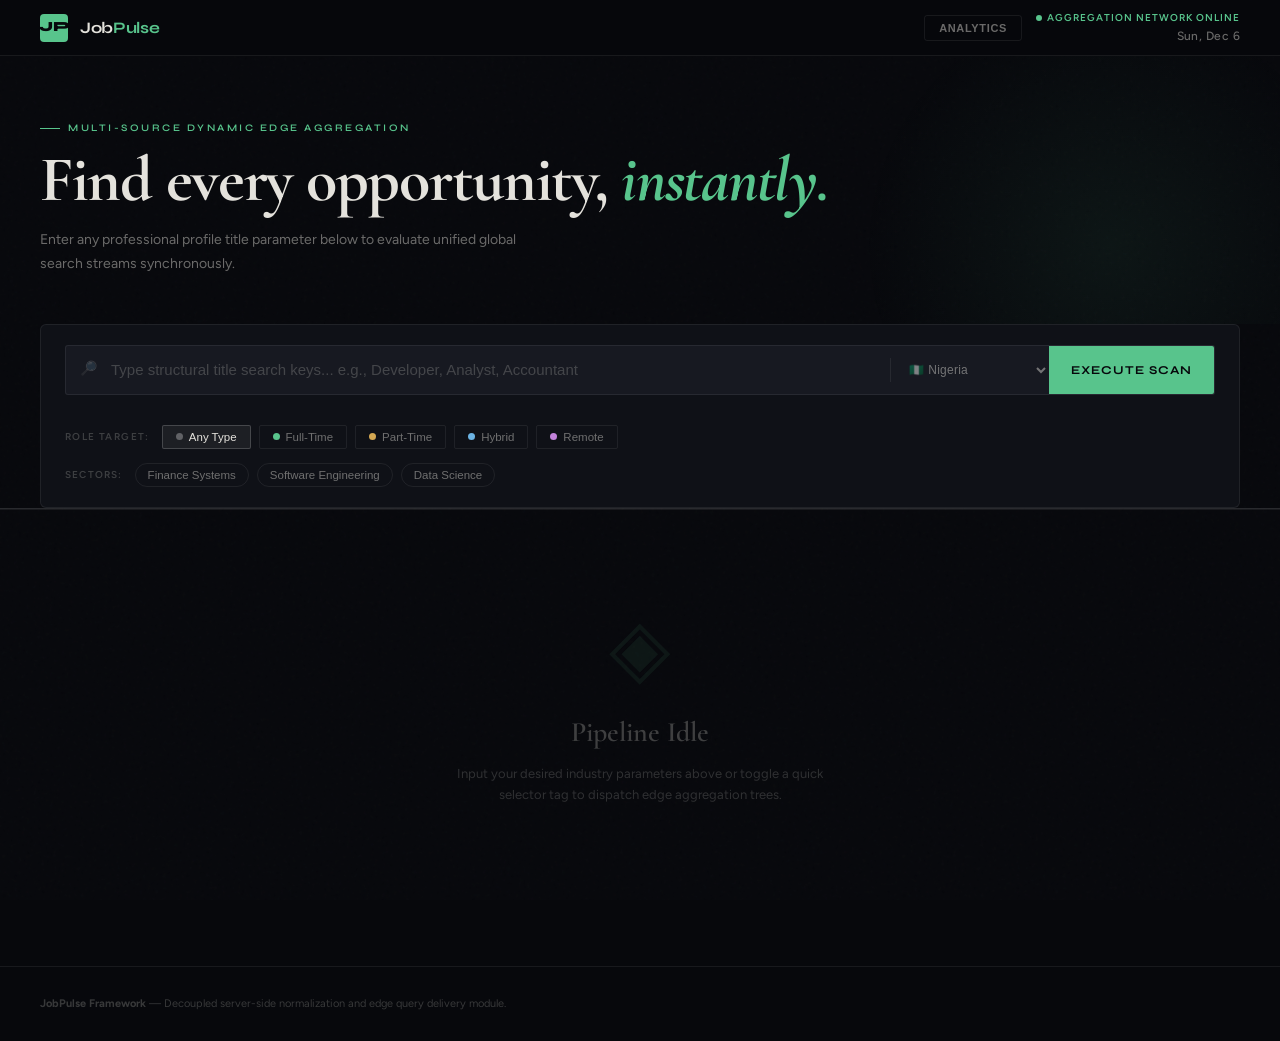
==== commit ff90a557: "Update index.html" ====
--- a/Job/index.html
+++ b/Job/index.html
@@ -37,16 +37,16 @@
 .analytics-btn{display:inline-flex;align-items:center;gap:6px;padding:6px 14px;border-radius:var(--r);border:1px solid var(--border);background:transparent;color:var(--dim);font-size:11px;font-weight:600;letter-spacing:.06em;text-transform:uppercase;cursor:pointer;transition:all .15s}
 .analytics-btn:hover{border-color:var(--accent);color:var(--accent)}
 
-/* HERO */
+/* HERO AREA */
 .hero{padding:64px 40px 48px;position:relative;overflow:hidden}
 .hero::after{content:'';position:absolute;top:-60px;right:-80px;width:500px;height:500px;background:radial-gradient(ellipse,rgba(88,196,140,.07) 0%,transparent 70%);pointer-events:none}
 .hero-eyebrow{font-family:'Syne',sans-serif;font-size:10px;letter-spacing:.25em;text-transform:uppercase;color:var(--accent);font-weight:600;margin-bottom:12px;display:flex;align-items:center;gap:8px}
 .hero-eyebrow::before{content:'';display:inline-block;width:20px;height:1px;background:var(--accent)}
-.hero-headline{font-family:'Cormorant Garamond',serif;font-size:clamp(38px,5vw,64px);font-weight:700;line-height:1.0;letter-spacing:-.02em;margin-bottom:16px}
+.hero-headline{font-family:'Cormorant Garamond',Georgia,serif;font-size:clamp(38px,5vw,64px);font-weight:700;line-height:1.0;letter-spacing:-.02em;margin-bottom:16px}
 .hero-headline em{font-style:italic;color:var(--accent)}
 .hero-sub{font-size:14px;color:var(--dim);max-width:500px;line-height:1.7}
 
-/* SEARCH ENGINE WRAPPER */
+/* SEARCH SYSTEM PANELS */
 .search-panel{padding:0 40px;position:relative;z-index:10}
 .search-box{background:var(--bg2);border:1px solid var(--border);border-radius:6px;padding:20px 24px;display:flex;flex-direction:column;gap:14px;transition:border-color .2s}
 .search-box:focus-within{border-color:rgba(88,196,140,.4)}
@@ -62,10 +62,9 @@
 .search-submit:hover{background:var(--accent2)}
 .typing-bar{height:2px;background:var(--border);border-radius:2px;overflow:hidden;opacity:0;transition:opacity .2s}
 .typing-bar.active{opacity:1}
-.typing-progress{height:100%;width:0%;background:linear-gradient(90deg,var(--accent),var(--gold));border-radius:2px;animation:trackLoad 2s ease infinite}
-@keyframes trackLoad{0%{width:0%}50%{width:70%}100%{width:100%}}
-
-/* SEARCH CHIPS & SELECTIONS */
+.typing-progress{height:100%;width:0%;background:linear-gradient(90deg,var(--accent),var(--gold));border-radius:2px;animation:indetProgress 1.6s ease infinite}
+@keyframes indetProgress{0%{width:0%;margin-left:0%}50%{width:50%;margin-left:25%}100%{width:100%;margin-left:100%}}
+
 .type-row{display:flex;align-items:center;gap:8px;flex-wrap:wrap}
 .type-label{font-size:10px;letter-spacing:.14em;text-transform:uppercase;color:var(--faint);font-weight:600;white-space:nowrap;padding-right:4px}
 .type-btn{display:inline-flex;align-items:center;gap:6px;padding:5px 13px;border-radius:2px;border:1px solid var(--border);background:transparent;color:var(--dim);font-size:11.5px;font-weight:500;cursor:pointer;transition:all .15s;white-space:nowrap}
@@ -81,20 +80,21 @@
 .type-btn[data-type="Hybrid"].active{background:rgba(108,180,228,.12);color:var(--blue);border-color:rgba(108,180,228,.4)}
 .type-btn[data-type="Remote"].active{background:rgba(195,131,219,.12);color:var(--purple);border-color:rgba(195,131,219,.4)}
 .type-btn[data-type="Any"].active{background:rgba(255,255,255,.06);color:var(--text);border-color:rgba(255,255,255,.18)}
-.cats-scroll{display:flex;gap:8px;flex-wrap:wrap;align-items:center;margin-top:2px}
+
+.cats-scroll{display:flex;gap:8px;flex-wrap:wrap;align-items:center}
 .cats-label{font-size:10px;letter-spacing:.12em;text-transform:uppercase;color:var(--faint);font-weight:600;white-space:nowrap;padding-right:4px}
 .cat-pill{display:inline-flex;align-items:center;gap:5px;padding:5px 12px;border-radius:20px;border:1px solid var(--border);background:transparent;color:var(--dim);font-size:11.5px;font-weight:500;cursor:pointer;transition:all .15s}
 .cat-pill:hover{border-color:var(--accent);color:var(--accent)}
 .cat-pill.active{background:rgba(88,196,140,.12);border-color:var(--accent);color:var(--accent);font-weight:600}
 
-/* SYSTEM STATUS CONSOLE */
+/* SYSTEM STATUS CHIPS */
 .status-ticker{margin:24px 40px 0;padding:12px 18px;background:rgba(88,196,140,.05);border:1px solid rgba(88,196,140,.15);border-radius:var(--r);display:none;align-items:center;gap:12px;font-size:12px;color:var(--accent)}
 .status-ticker.visible{display:flex}
 .status-ticker.err{background:rgba(224,108,117,.05);border-color:rgba(224,108,117,.2);color:var(--red)}
 .spin{width:14px;height:14px;border:2px solid rgba(88,196,140,.2);border-top-color:var(--accent);border-radius:50%;animation:spin .7s linear infinite;flex-shrink:0}
 @keyframes spin{to{transform:rotate(360deg)}}
 
-/* SEARCH GRID HEADER */
+/* DATA META HEADER */
 .results-header{padding:28px 40px 16px;display:none;align-items:flex-end;justify-content:space-between;border-bottom:1px solid var(--border)}
 .results-header.visible{display:flex}
 .res-count{font-family:'Cormorant Garamond',serif;font-size:28px;font-weight:700;letter-spacing:-.02em;line-height:1}
@@ -103,7 +103,7 @@
 .res-ts{font-size:10px;color:var(--faint);letter-spacing:.04em;text-align:right}
 .res-ts strong{display:block;color:var(--dim);font-size:12px;font-weight:500}
 
-/* JOB LISTINGS TILES */
+/* SEARCH DISPLAY GRID MATRIX */
 .jobs-grid{display:grid;grid-template-columns:repeat(auto-fill,minmax(310px,1fr));gap:1px;background:var(--border);border-top:1px solid var(--border)}
 .job-card{background:var(--bg);padding:22px 24px;cursor:pointer;transition:background .15s;position:relative;animation:fadeSlide .35s ease both;overflow:hidden}
 @keyframes fadeSlide{from{opacity:0;transform:translateY(10px)}to{opacity:1;transform:translateY(0)}}
@@ -129,18 +129,17 @@
 .apply-link{display:inline-flex;align-items:center;gap:6px;padding:7px 16px;background:var(--accent);color:#07080C;font-family:'Syne',sans-serif;font-size:10px;font-weight:700;letter-spacing:.1em;text-transform:uppercase;border-radius:2px;transition:all .15s}
 .apply-link:hover{background:var(--accent2);transform:translateY(-1px)}
 
-/* EMPTY STATE CONSOLE */
+/* NO RESULTS WRAPPER */
 .empty-state{padding:100px 40px;text-align:center;border-top:1px solid var(--border)}
 .empty-glyph{font-family:'Cormorant Garamond',serif;font-size:80px;color:rgba(88,196,140,.08);line-height:1;margin-bottom:20px}
 .empty-title{font-family:'Cormorant Garamond',serif;font-size:28px;font-weight:600;color:rgba(228,226,220,.25);margin-bottom:10px}
 .empty-body{font-size:13px;color:rgba(228,226,220,.18);max-width:380px;margin:0 auto}
 
-/* SYSTEM FOOTER */
+/* PAGE FOOTER STYLES */
 .footer{padding:28px 40px;border-top:1px solid var(--border);display:flex;align-items:center;justify-content:space-between;margin-top:60px}
 .footer-left{font-size:11px;color:var(--faint)}
-.footer-left strong{color:var(--dim)}
-
-/* SYSTEM ANALYTICS CONTAINER */
+
+/* SESSION TELEMETRY MODULES */
 .analytics-overlay{display:none;position:fixed;inset:0;background:rgba(0,0,0,.7);backdrop-filter:blur(6px);z-index:500;align-items:flex-start;justify-content:center;padding:60px 20px;overflow-y:auto}
 .analytics-overlay.open{display:flex}
 .analytics-panel{background:var(--bg2);border:1px solid rgba(255,255,255,.1);border-radius:8px;width:100%;max-width:720px;overflow:hidden;animation:panelIn .2s ease-out}
@@ -180,23 +179,23 @@
   <div class="topbar-right">
     <button class="analytics-btn" onclick="openAnalytics()">Analytics</button>
     <div class="topbar-date">
-      <span class="live-dot">Aggregation Layer Active</span>
+      <span class="live-dot">Aggregation Network Online</span>
       <strong id="live-date"></strong>
     </div>
   </div>
 </header>
 
 <section class="hero">
-  <p class="hero-eyebrow">Direct Multi-Source System Feed</p>
-  <h1 class="hero-headline">Find every opportunity, <em>real time.</em></h1>
-  <p class="hero-sub">Enter your target keywords to run strict multi-source edge engine parsing operations globally.</p>
+  <p class="hero-eyebrow">Multi-Source Dynamic Edge Aggregation</p>
+  <h1 class="hero-headline">Find every opportunity, <em>instantly.</em></h1>
+  <p class="hero-sub">Enter any professional profile title parameter below to evaluate unified global search streams synchronously.</p>
 </section>
 
 <section class="search-panel">
   <div class="search-box">
     <div class="search-input-row">
       <div class="search-icon">🔎</div>
-      <input id="search-input" class="search-main" type="text" placeholder="Search target title parameters... e.g. Engineer, Analyst, Accountant" autocomplete="off"/>
+      <input id="search-input" class="search-main" type="text" placeholder="Type structural title search keys... e.g., Developer, Analyst, Accountant" autocomplete="off"/>
       <div class="sdivider"></div>
       <select id="loc-select" class="loc-select">
         <option value="Nigeria">🇳🇬 Nigeria</option>
@@ -204,7 +203,7 @@
         <option value="London, UK">🇬🇧 London</option>
         <option value="Global / Remote">🌍 Remote / Global</option>
       </select>
-      <button class="search-submit" onclick="triggerSearch()">Search</button>
+      <button class="search-submit" onclick="triggerSearch()">Execute Scan</button>
     </div>
 
     <div class="typing-bar" id="typing-bar">
@@ -212,8 +211,8 @@
     </div>
 
     <div class="type-row">
-      <span class="type-label">Filter Type:</span>
-      <button class="type-btn active" data-type="Any" onclick="setType(this)"><div class="type-dot"></div>Any</button>
+      <span class="type-label">Role Target:</span>
+      <button class="type-btn active" data-type="Any" onclick="setType(this)"><div class="type-dot"></div>Any Type</button>
       <button class="type-btn" data-type="Full-time" onclick="setType(this)"><div class="type-dot"></div>Full-Time</button>
       <button class="type-btn" data-type="Part-time" onclick="setType(this)"><div class="type-dot"></div>Part-Time</button>
       <button class="type-btn" data-type="Hybrid" onclick="setType(this)"><div class="type-dot"></div>Hybrid</button>
@@ -222,22 +221,22 @@
 
     <div class="cats-scroll">
       <span class="cats-label">Sectors:</span>
-      <button class="cat-pill" data-query="Accountant" onclick="setCategory(this)">Finance</button>
-      <button class="cat-pill" data-query="Engineer" onclick="setCategory(this)">Engineering</button>
-      <button class="cat-pill" data-query="Analyst" onclick="setCategory(this)">Data Systems</button>
+      <button class="cat-pill" data-query="Accountant" onclick="setCategory(this)">Finance Systems</button>
+      <button class="cat-pill" data-query="Developer" onclick="setCategory(this)">Software Engineering</button>
+      <button class="cat-pill" data-query="Analyst" onclick="setCategory(this)">Data Science</button>
     </div>
   </div>
 </section>
 
 <div class="status-ticker" id="status-ticker">
   <div class="spin"></div>
-  <div id="s-text">Connecting aggregation cluster...</div>
+  <div id="s-text">Awaiting network command execution trees...</div>
 </div>
 
 <div class="results-header" id="results-header">
   <div>
-    <div class="res-count"><span id="res-num">0</span> items filtered</div>
-    <div class="res-meta">De-duplicated, normalized indexing engine matches</div>
+    <div class="res-count"><span id="res-num">0</span> items mapped</div>
+    <div class="res-meta">De-duplicated, programmatic multi-feed records located</div>
   </div>
   <div class="res-ts">
     <strong id="res-time">—</strong>
@@ -249,12 +248,12 @@
 
 <div class="empty-state" id="empty-state">
   <div class="empty-glyph">◈</div>
-  <div class="empty-title">Awaiting Search Input</div>
-  <p class="empty-body">Provide an active role title parameter above or click a structural category to fire backend scanner execution trees.</p>
+  <div class="empty-title">Pipeline Idle</div>
+  <p class="empty-body">Input your desired industry parameters above or toggle a quick selector tag to dispatch edge aggregation trees.</p>
 </div>
 
 <footer class="footer">
-  <div class="footer-left"><strong>JobPulse Engine</strong> — Clean Architecture multi-source provider implementation model.</div>
+  <div class="footer-left"><strong>JobPulse Framework</strong> — Decoupled server-side normalization and edge query delivery module.</div>
 </footer>
 
 </div>
@@ -263,8 +262,8 @@
   <div class="analytics-panel" onclick="event.stopPropagation()">
     <div class="ap-head">
       <div>
-        <div class="ap-eyebrow">Local telemetry logs</div>
-        <div class="ap-title">Session Engine Metrics</div>
+        <div class="ap-eyebrow">Local runtime storage tracking</div>
+        <div class="ap-title">Session Metric Performance</div>
       </div>
       <button class="ap-close" onclick="closeAnalytics()">×</button>
     </div>
@@ -276,7 +275,7 @@
         </div>
       </div>
       <div>
-        <div class="sec-label">Search Query Distribution</div>
+        <div class="sec-label">Search Context Distribution Matrix</div>
         <div class="rank-list" id="rank-list"></div>
       </div>
     </div>
@@ -285,10 +284,10 @@
 
 <script>
 /**
- * PRODUCTION EDGE CONFIGURATION
- * Swap this out with your primary live Cloudflare Workers deployment routing link.
+ * RE-ROUTING OVERRIDE CONFIGURATION
+ * Paste your active live Cloudflare Workers deployment routing path link destination string right here.
  */
-const WORKER_URL = "https://job.yourdomain.workers.dev"; 
+const WORKER_URL = "https://job-proxy.elitesprince.workers.dev"; 
 
 let selectedType = "Any";
 document.getElementById("live-date").textContent = new Date().toLocaleDateString(undefined, {weekday:'short', day:'numeric', month:'short'});
@@ -313,14 +312,14 @@
 
   if (!query) return;
 
-  // Commit request variables to analytics ledger
-  recordLocalMetric(query);
-
-  // Re-adjust UI configurations
+  // Track operational metrics inside storage layer
+  commitLocalStorageMetric(query);
+
+  // Structural visual updates
   document.getElementById("empty-state").style.display = "none";
   document.getElementById("status-ticker").classList.remove("err");
   document.getElementById("status-ticker").classList.add("visible");
-  document.getElementById("s-text").textContent = `Querying multi-source data pools for "${query}" inside ${location}...`;
+  document.getElementById("s-text").textContent = `Querying direct feeds for "${query}" within ${location}...`;
   document.getElementById("typing-bar").classList.add("active");
 
   try {
@@ -330,19 +329,19 @@
       body: JSON.stringify({ query, location, type: selectedType })
     });
 
-    if (!res.ok) throw new Error(`HTTP System Fault Status: ${res.status}`);
-    const body = await res.json();
+    if (!res.ok) throw new Error(`Integration stream communication fault: ${res.status}`);
+    const data = await res.json();
     
-    renderDataMatrix(body.results || []);
+    renderJobMatrixPool(data.results || []);
   } catch (err) {
-    document.getElementById("s-text").textContent = "Core integration layer error: " + err.message;
+    document.getElementById("s-text").textContent = "Integration layer breakdown: " + err.message;
     document.getElementById("status-ticker").classList.add("err");
   } finally {
     document.getElementById("typing-bar").classList.remove("active");
   }
 }
 
-function renderDataMatrix(jobs) {
+function renderJobMatrixPool(jobs) {
   document.getElementById("status-ticker").classList.remove("visible");
   const grid = document.getElementById("jobs-grid");
   grid.innerHTML = "";
@@ -356,11 +355,10 @@
     return;
   }
 
-  const PLATFORM_COLOR_MAP = {
+  const BRAND_COLORS = {
     jsearch: "#0A66C2",
     adzuna: "#E06C75",
-    jooble: "#D4A853",
-    linkedin: "#003A9B"
+    jooble: "#D4A853"
   };
 
   jobs.forEach((job, index) => {
@@ -368,19 +366,19 @@
     tile.className = "job-card";
     tile.style.animationDelay = `${index * 30}ms`;
 
-    const platformKey = (job.platform || "").toLowerCase();
-    const badgeColor = PLATFORM_COLOR_MAP[platformKey] || "#2c313c";
-    const salaryElement = job.salary ? `<span class="tag salary">💰 ${esc(job.salary)}</span>` : "";
-
-    // BUILD STRUCTURAL REQS — Safe iteration of flat arrays verified by worker sanitizers
+    const providerKey = (job.platform || "").toLowerCase();
+    const runtimeBadgeColor = BRAND_COLORS[providerKey] || "#252932";
+    const localizedSalaryBadge = job.salary ? `<span class="tag salary">💰 ${esc(job.salary)}</span>` : "";
+
+    // BUILD STRUCTURAL REQS — Guaranteed primitive string array handling by backend sanitizers
     let requirementsHTML = "";
     if (Array.isArray(job.requirements)) {
-      requirementsHTML = job.requirements.map(text => `<li>${esc(text)}</li>`).join("");
+      requirementsHTML = job.requirements.map(strValue => `<li>${esc(strValue)}</li>`).join("");
     }
 
     tile.innerHTML = `
       <div class="card-row1">
-        <span class="platform-tag" style="background: ${badgeColor}">${esc(job.platform)}</span>
+        <span class="platform-tag" style="background: ${runtimeBadgeColor}">${esc(job.platform)}</span>
         <span class="posted-age">${esc(job.posted)}</span>
       </div>
       <div class="job-title">${esc(job.title)}</div>
@@ -388,10 +386,10 @@
       <div class="job-tags">
         <span class="tag">📍 ${esc(job.location)}</span>
         <span class="tag" style="color:var(--accent); border-color:rgba(88,196,140,0.15)">${esc(job.type)}</span>
-        ${salaryElement}
+        ${localizedSalaryBadge}
       </div>
       <div class="expand-toggle">
-        <span>Click Tile to Toggle Specifications</span>
+        <span>Click listing tile to toggle context specifications</span>
       </div>
       <div class="job-detail">
         <p class="job-summary">${esc(job.summary)}</p>
@@ -405,41 +403,42 @@
   });
 }
 
-function esc(val) {
-  return String(val || "").replace(/&/g, "&amp;").replace(/</g, "&lt;").replace(/>/g, "&gt;").replace(/"/g, "&quot;");
-}
-
-function recordLocalMetric(term) {
-  let store = JSON.parse(localStorage.getItem("jp_metrics") || "{}");
-  store[term] = (store[term] || 0) + 1;
-  localStorage.setItem("jp_metrics", JSON.stringify(store));
+function esc(value) {
+  return String(value || "").replace(/&/g, "&amp;").replace(/</g, "&lt;").replace(/>/g, "&gt;").replace(/"/g, "&quot;");
+}
+
+function commitLocalStorageMetric(term) {
+  let repository = JSON.parse(localStorage.getItem("jp_local_telemetry") || "{}");
+  repository[term] = (repository[term] || 0) + 1;
+  localStorage.setItem("jp_local_telemetry", JSON.stringify(repository));
 }
 
 function openAnalytics() {
   document.getElementById("analytics-overlay").classList.add("open");
-  const store = JSON.parse(localStorage.getItem("jp_metrics") || "{}");
+  const repository = JSON.parse(localStorage.getItem("jp_local_telemetry") || "{}");
   
-  let dynamicSum = 0;
-  const list = document.getElementById("rank-list");
-  list.innerHTML = "";
-
-  const ranks = Object.entries(store).sort((x, y) => y[1] - x[1]);
-  ranks.forEach(([term, count]) => {
-    dynamicSum += count;
-    list.innerHTML += `
+  let structuralTotalCount = 0;
+  const listEl = document.getElementById("rank-list");
+  listEl.innerHTML = "";
+
+  const elementsSorted = Object.entries(repository).sort((a, b) => b[1] - a[1]);
+  elementsSorted.forEach(([keyword, quantity]) => {
+    structuralTotalCount += quantity;
+    listEl.innerHTML += `
       <div class="rank-item">
-        <span style="font-weight:500; color:var(--text);">${esc(term)}</span>
-        <span style="color:var(--accent); font-size:12px;">${count} hits</span>
+        <span style="font-weight:500; color:var(--text);">${esc(keyword)}</span>
+        <span style="color:var(--accent); font-size:12px;">${quantity} scans dispatched</span>
       </div>`;
   });
 
-  document.getElementById("kpi-searches").textContent = dynamicSum;
-  if (ranks.length === 0) {
-    list.innerHTML = "<p style='color:var(--faint); font-size:12px;'>No active searches recorded inside this local environment profile.</p>";
+  document.getElementById("kpi-searches").textContent = structuralTotalCount;
+  if (elementsSorted.length === 0) {
+    listEl.innerHTML = "<p style='color:var(--faint); font-size:12px;'>No historical searches tracked inside this local system configuration yet.</p>";
   }
 }
 
 function closeAnalytics() {
+  document.getElementById("analytics-overlay").classList.remove("remove");
   document.getElementById("analytics-overlay").classList.remove("open");
 }
 </script>
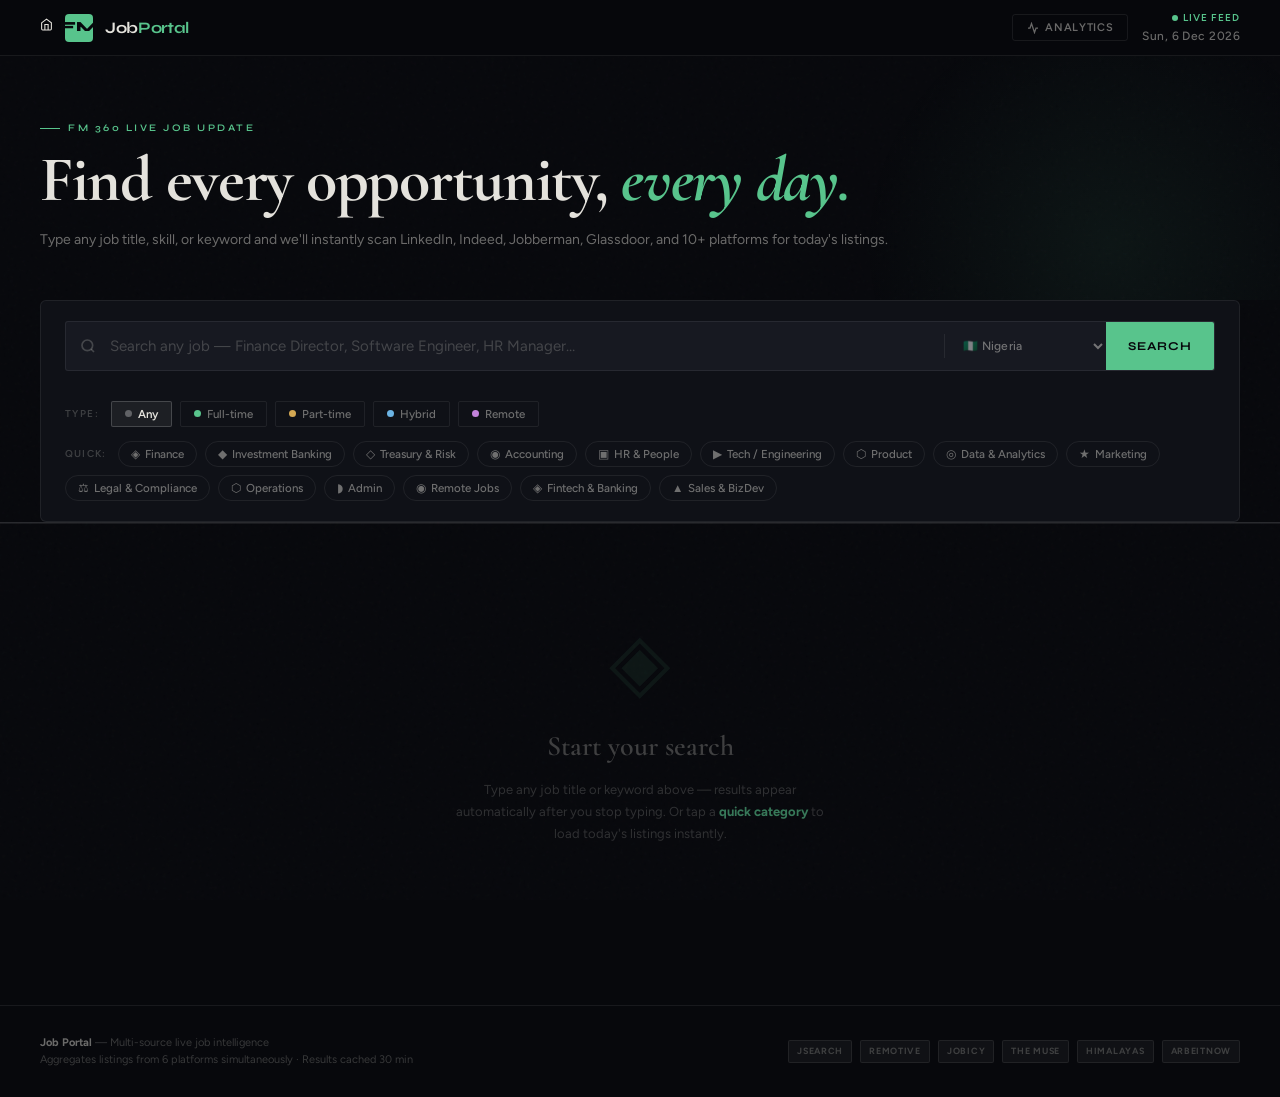
==== commit f07e63b8: "Update index.html" ====
--- a/Job/index.html
+++ b/Job/index.html
@@ -3,7 +3,7 @@
 <head>
 <meta charset="UTF-8"/>
 <meta name="viewport" content="width=device-width, initial-scale=1.0"/>
-<title>JobPortal — Live Job Intelligence</title>
+<title>FM 360 Live Job Update</title>
 <link rel="preconnect" href="https://fonts.googleapis.com"/>
 <link href="https://fonts.googleapis.com/css2?family=Cormorant+Garamond:wght@400;600;700&family=Syne:wght@400;600;700;800&family=Figtree:wght@300;400;500;600&display=swap" rel="stylesheet"/>
 <style>
@@ -19,6 +19,11 @@
 *,*::before,*::after{box-sizing:border-box;margin:0;padding:0}
 html{scroll-behavior:smooth}
 body{background:var(--bg);color:var(--text);font-family:'Figtree',sans-serif;font-size:14px;line-height:1.6;min-height:100vh;overflow-x:hidden}
+a{color:inherit;text-decoration:none}
+button{font-family:inherit;cursor:pointer}
+input,select{font-family:inherit}
+
+/* grain */
 body::before{content:'';position:fixed;inset:0;background-image:url("data:image/svg+xml,%3Csvg viewBox='0 0 256 256' xmlns='http://www.w3.org/2000/svg'%3E%3Cfilter id='n'%3E%3CfeTurbulence type='fractalNoise' baseFrequency='0.9' numOctaves='4' stitchTiles='stitch'/%3E%3C/filter%3E%3Crect width='100%25' height='100%25' filter='url(%23n)' opacity='0.04'/%3E%3C/svg%3E");pointer-events:none;z-index:0;opacity:.5}
 .shell{position:relative;z-index:1}
 
@@ -34,22 +39,25 @@
 .live-dot{display:inline-flex;align-items:center;gap:5px;font-size:10px;color:var(--accent);letter-spacing:.1em;font-weight:600;text-transform:uppercase}
 .live-dot::before{content:'';width:6px;height:6px;border-radius:50%;background:var(--accent);animation:pulse 2s ease-in-out infinite}
 @keyframes pulse{0%,100%{opacity:1;transform:scale(1)}50%{opacity:.4;transform:scale(.8)}}
+
+/* analytics button */
 .analytics-btn{display:inline-flex;align-items:center;gap:6px;padding:6px 14px;border-radius:var(--r);border:1px solid var(--border);background:transparent;color:var(--dim);font-size:11px;font-weight:600;letter-spacing:.06em;text-transform:uppercase;cursor:pointer;transition:all .15s}
 .analytics-btn:hover{border-color:var(--accent);color:var(--accent)}
 
-/* HERO AREA */
+/* HERO */
 .hero{padding:64px 40px 48px;position:relative;overflow:hidden}
 .hero::after{content:'';position:absolute;top:-60px;right:-80px;width:500px;height:500px;background:radial-gradient(ellipse,rgba(88,196,140,.07) 0%,transparent 70%);pointer-events:none}
 .hero-eyebrow{font-family:'Syne',sans-serif;font-size:10px;letter-spacing:.25em;text-transform:uppercase;color:var(--accent);font-weight:600;margin-bottom:12px;display:flex;align-items:center;gap:8px}
 .hero-eyebrow::before{content:'';display:inline-block;width:20px;height:1px;background:var(--accent)}
 .hero-headline{font-family:'Cormorant Garamond',Georgia,serif;font-size:clamp(38px,5vw,64px);font-weight:700;line-height:1.0;letter-spacing:-.02em;margin-bottom:16px}
 .hero-headline em{font-style:italic;color:var(--accent)}
-.hero-sub{font-size:14px;color:var(--dim);max-width:500px;line-height:1.7}
-
-/* SEARCH SYSTEM PANELS */
+.hero-sub{font-size:14px;color:var(--dim);line-height:1.7}
+
+/* SEARCH PANEL */
 .search-panel{padding:0 40px;position:relative;z-index:10}
 .search-box{background:var(--bg2);border:1px solid var(--border);border-radius:6px;padding:20px 24px;display:flex;flex-direction:column;gap:14px;transition:border-color .2s}
 .search-box:focus-within{border-color:rgba(88,196,140,.4)}
+
 .search-input-row{display:flex;align-items:center;background:var(--bg3);border:1px solid var(--border);border-radius:var(--r);overflow:hidden;transition:border-color .2s,box-shadow .2s}
 .search-input-row:focus-within{border-color:var(--accent);box-shadow:0 0 0 3px rgba(88,196,140,.1)}
 .search-icon{padding:0 14px;color:var(--faint);display:flex;align-items:center;flex-shrink:0}
@@ -60,11 +68,13 @@
 .loc-select option{background:#1a1c24}
 .search-submit{background:var(--accent);border:none;color:#07080C;font-family:'Syne',sans-serif;font-size:12px;font-weight:700;letter-spacing:.08em;text-transform:uppercase;padding:0 22px;min-height:48px;cursor:pointer;transition:background .15s;flex-shrink:0}
 .search-submit:hover{background:var(--accent2)}
+
+/* typing bar */
 .typing-bar{height:2px;background:var(--border);border-radius:2px;overflow:hidden;opacity:0;transition:opacity .2s}
 .typing-bar.active{opacity:1}
-.typing-progress{height:100%;width:0%;background:linear-gradient(90deg,var(--accent),var(--gold));border-radius:2px;animation:indetProgress 1.6s ease infinite}
-@keyframes indetProgress{0%{width:0%;margin-left:0%}50%{width:50%;margin-left:25%}100%{width:100%;margin-left:100%}}
-
+.typing-progress{height:100%;width:0%;background:linear-gradient(90deg,var(--accent),var(--gold));border-radius:2px}
+
+/* job type row */
 .type-row{display:flex;align-items:center;gap:8px;flex-wrap:wrap}
 .type-label{font-size:10px;letter-spacing:.14em;text-transform:uppercase;color:var(--faint);font-weight:600;white-space:nowrap;padding-right:4px}
 .type-btn{display:inline-flex;align-items:center;gap:6px;padding:5px 13px;border-radius:2px;border:1px solid var(--border);background:transparent;color:var(--dim);font-size:11.5px;font-weight:500;cursor:pointer;transition:all .15s;white-space:nowrap}
@@ -79,22 +89,29 @@
 .type-btn[data-type="Part-time"].active{background:rgba(212,168,83,.12);color:var(--gold);border-color:rgba(212,168,83,.4)}
 .type-btn[data-type="Hybrid"].active{background:rgba(108,180,228,.12);color:var(--blue);border-color:rgba(108,180,228,.4)}
 .type-btn[data-type="Remote"].active{background:rgba(195,131,219,.12);color:var(--purple);border-color:rgba(195,131,219,.4)}
-.type-btn[data-type="Any"].active{background:rgba(255,255,255,.06);color:var(--text);border-color:rgba(255,255,255,.18)}
-
+.type-btn[data-type="Any"].active{background:rgba(255,255,255,.06);color:var(--text);border-color:rgba(255,255,255,.18);font-weight:600}
+
+/* category pills */
 .cats-scroll{display:flex;gap:8px;flex-wrap:wrap;align-items:center}
 .cats-label{font-size:10px;letter-spacing:.12em;text-transform:uppercase;color:var(--faint);font-weight:600;white-space:nowrap;padding-right:4px}
-.cat-pill{display:inline-flex;align-items:center;gap:5px;padding:5px 12px;border-radius:20px;border:1px solid var(--border);background:transparent;color:var(--dim);font-size:11.5px;font-weight:500;cursor:pointer;transition:all .15s}
+.cat-pill{display:inline-flex;align-items:center;gap:5px;padding:5px 12px;border-radius:20px;border:1px solid var(--border);background:transparent;color:var(--dim);font-size:11.5px;font-weight:500;cursor:pointer;transition:all .15s;white-space:nowrap}
 .cat-pill:hover{border-color:var(--accent);color:var(--accent)}
 .cat-pill.active{background:rgba(88,196,140,.12);border-color:var(--accent);color:var(--accent);font-weight:600}
 
-/* SYSTEM STATUS CHIPS */
+/* STATUS TICKER */
 .status-ticker{margin:24px 40px 0;padding:12px 18px;background:rgba(88,196,140,.05);border:1px solid rgba(88,196,140,.15);border-radius:var(--r);display:none;align-items:center;gap:12px;font-size:12px;color:var(--accent)}
 .status-ticker.visible{display:flex}
 .status-ticker.err{background:rgba(224,108,117,.05);border-color:rgba(224,108,117,.2);color:var(--red)}
 .spin{width:14px;height:14px;border:2px solid rgba(88,196,140,.2);border-top-color:var(--accent);border-radius:50%;animation:spin .7s linear infinite;flex-shrink:0}
 @keyframes spin{to{transform:rotate(360deg)}}
-
-/* DATA META HEADER */
+.plat-chips{display:flex;gap:6px;flex-wrap:wrap}
+.plat-chip{font-size:9px;font-weight:600;letter-spacing:.06em;text-transform:uppercase;padding:2px 7px;border-radius:2px;background:rgba(88,196,140,.1);color:rgba(88,196,140,.7);animation:blink 1.4s ease-in-out infinite}
+.plat-chip:nth-child(2){animation-delay:.2s}
+.plat-chip:nth-child(3){animation-delay:.4s}
+.plat-chip:nth-child(4){animation-delay:.6s}
+@keyframes blink{0%,100%{opacity:.4}50%{opacity:1}}
+
+/* RESULTS HEADER */
 .results-header{padding:28px 40px 16px;display:none;align-items:flex-end;justify-content:space-between;border-bottom:1px solid var(--border)}
 .results-header.visible{display:flex}
 .res-count{font-family:'Cormorant Garamond',serif;font-size:28px;font-weight:700;letter-spacing:-.02em;line-height:1}
@@ -103,68 +120,110 @@
 .res-ts{font-size:10px;color:var(--faint);letter-spacing:.04em;text-align:right}
 .res-ts strong{display:block;color:var(--dim);font-size:12px;font-weight:500}
 
-/* SEARCH DISPLAY GRID MATRIX */
+/* JOB GRID */
 .jobs-grid{display:grid;grid-template-columns:repeat(auto-fill,minmax(310px,1fr));gap:1px;background:var(--border);border-top:1px solid var(--border)}
+
+/* JOB CARD */
 .job-card{background:var(--bg);padding:22px 24px;cursor:pointer;transition:background .15s;position:relative;animation:fadeSlide .35s ease both;overflow:hidden}
 @keyframes fadeSlide{from{opacity:0;transform:translateY(10px)}to{opacity:1;transform:translateY(0)}}
 .job-card:hover{background:var(--bg2)}
 .job-card::after{content:'';position:absolute;left:0;top:0;bottom:0;width:2px;background:var(--accent);transform:scaleY(0);transform-origin:bottom;transition:transform .2s}
 .job-card:hover::after{transform:scaleY(1)}
 .card-row1{display:flex;align-items:center;justify-content:space-between;margin-bottom:10px}
-.platform-tag{font-size:9px;font-weight:700;letter-spacing:.1em;text-transform:uppercase;padding:3px 8px;border-radius:2px;color:#fff;background:#333}
+.platform-tag{font-size:9px;font-weight:700;letter-spacing:.1em;text-transform:uppercase;padding:3px 8px;border-radius:2px;color:#fff}
 .posted-age{font-size:10px;color:var(--faint);letter-spacing:.04em}
-.job-title{font-family:'Cormorant Garamond',serif;font-size:18px;font-weight:700;color:var(--text);line-height:1.25;margin-bottom:4px}
-.job-company{font-size:12px;color:var(--accent);font-weight:500;margin-bottom:12px}
+.job-title{font-family:'Cormorant Garamond',serif;font-size:18px;font-weight:700;color:var(--text);line-height:1.25;margin-bottom:4px;letter-spacing:-.01em}
+.job-company{font-size:12px;color:var(--accent);font-weight:500;margin-bottom:12px;letter-spacing:.01em}
 .job-tags{display:flex;flex-wrap:wrap;gap:5px;margin-bottom:12px}
-.tag{font-size:10px;padding:2px 8px;border-radius:2px;background:rgba(255,255,255,.04);border:1px solid var(--border);color:var(--dim)}
+.tag{font-size:10px;padding:2px 8px;border-radius:2px;background:rgba(255,255,255,.04);border:1px solid var(--border);color:var(--dim);letter-spacing:.02em}
 .tag.salary{color:#8BC4A0;border-color:rgba(139,196,160,.2);background:rgba(139,196,160,.05)}
 .expand-toggle{font-size:10px;color:var(--faint);letter-spacing:.08em;text-transform:uppercase;display:flex;align-items:center;gap:5px}
+.expand-arrow{transition:transform .2s}
+.job-card.open .expand-arrow{transform:rotate(180deg)}
 .job-detail{display:none;margin-top:14px;padding-top:14px;border-top:1px solid var(--border);animation:fadeIn .2s ease}
 @keyframes fadeIn{from{opacity:0}to{opacity:1}}
 .job-card.open .job-detail{display:block}
 .job-summary{font-size:12px;color:var(--dim);line-height:1.7;margin-bottom:12px}
 .req-list{list-style:none;margin-bottom:14px}
 .req-list li{font-size:11px;color:rgba(228,226,220,.5);line-height:1.6;padding-left:12px;position:relative}
-.req-list li::before{content:'•';position:absolute;left:0;color:var(--accent)}
-.apply-link{display:inline-flex;align-items:center;gap:6px;padding:7px 16px;background:var(--accent);color:#07080C;font-family:'Syne',sans-serif;font-size:10px;font-weight:700;letter-spacing:.1em;text-transform:uppercase;border-radius:2px;transition:all .15s}
+.req-list li::before{content:'›';position:absolute;left:0;color:var(--accent)}
+.apply-link{display:inline-flex;align-items:center;gap:6px;padding:7px 16px;background:var(--accent);color:#07080C;font-family:'Syne',sans-serif;font-size:10px;font-weight:700;letter-spacing:.1em;text-transform:uppercase;border-radius:2px;transition:background .15s,transform .1s}
 .apply-link:hover{background:var(--accent2);transform:translateY(-1px)}
 
-/* NO RESULTS WRAPPER */
+/* EMPTY STATE */
 .empty-state{padding:100px 40px;text-align:center;border-top:1px solid var(--border)}
 .empty-glyph{font-family:'Cormorant Garamond',serif;font-size:80px;color:rgba(88,196,140,.08);line-height:1;margin-bottom:20px}
 .empty-title{font-family:'Cormorant Garamond',serif;font-size:28px;font-weight:600;color:rgba(228,226,220,.25);margin-bottom:10px}
-.empty-body{font-size:13px;color:rgba(228,226,220,.18);max-width:380px;margin:0 auto}
-
-/* PAGE FOOTER STYLES */
+.empty-body{font-size:13px;color:rgba(228,226,220,.18);max-width:380px;margin:0 auto;line-height:1.7}
+.empty-body strong{color:var(--accent);opacity:.6}
+
+/* FOOTER */
 .footer{padding:28px 40px;border-top:1px solid var(--border);display:flex;align-items:center;justify-content:space-between;margin-top:60px}
-.footer-left{font-size:11px;color:var(--faint)}
-
-/* SESSION TELEMETRY MODULES */
+.footer-left{font-size:11px;color:var(--faint);line-height:1.6}
+.footer-left strong{color:var(--dim)}
+.footer-platforms{display:flex;gap:8px;flex-wrap:wrap}
+.fp{font-size:9px;font-weight:700;letter-spacing:.08em;text-transform:uppercase;padding:3px 8px;border-radius:2px;background:rgba(255,255,255,.04);color:var(--faint);border:1px solid var(--border)}
+
+/* ── ANALYTICS OVERLAY ── */
 .analytics-overlay{display:none;position:fixed;inset:0;background:rgba(0,0,0,.7);backdrop-filter:blur(6px);z-index:500;align-items:flex-start;justify-content:center;padding:60px 20px;overflow-y:auto}
 .analytics-overlay.open{display:flex}
-.analytics-panel{background:var(--bg2);border:1px solid rgba(255,255,255,.1);border-radius:8px;width:100%;max-width:720px;overflow:hidden;animation:panelIn .2s ease-out}
-@keyframes panelIn{from{opacity:0;transform:translateY(-10px)}to{opacity:1;transform:translateY(0)}}
+.analytics-panel{background:var(--bg2);border:1px solid rgba(255,255,255,.1);border-radius:8px;width:100%;max-width:720px;animation:panelIn .25s cubic-bezier(.22,1,.36,1) both;overflow:hidden}
+@keyframes panelIn{from{opacity:0;transform:translateY(-20px) scale(.98)}to{opacity:1;transform:translateY(0) scale(1)}}
 .ap-head{padding:24px 28px 20px;border-bottom:1px solid var(--border);display:flex;align-items:flex-start;justify-content:space-between}
 .ap-eyebrow{font-size:10px;letter-spacing:.18em;text-transform:uppercase;color:var(--accent);font-weight:600;margin-bottom:4px}
-.ap-title{font-family:'Cormorant Garamond',serif;font-size:26px;font-weight:700}
-.ap-close{width:32px;height:32px;border-radius:50%;border:1px solid var(--border);background:transparent;color:var(--text);cursor:pointer;font-size:16px}
+.ap-title{font-family:'Cormorant Garamond',serif;font-size:26px;font-weight:700;letter-spacing:-.02em;line-height:1}
+.ap-close{width:32px;height:32px;border-radius:50%;border:1px solid var(--border);background:transparent;color:var(--dim);cursor:pointer;display:flex;align-items:center;justify-content:center;font-size:16px;transition:all .15s}
+.ap-close:hover{border-color:var(--red);color:var(--red)}
 .ap-body{padding:24px 28px 28px;display:flex;flex-direction:column;gap:24px}
-.kpi-row{display:grid;grid-template-columns:1fr;gap:12px}
-.kpi-card{background:var(--bg3);border:1px solid var(--border);padding:16px;position:relative}
-.kpi-card::after{content:'';position:absolute;bottom:0;left:0;right:0;height:2px;background:var(--accent)}
+.kpi-row{display:grid;grid-template-columns:repeat(4,1fr);gap:12px}
+.kpi-card{background:var(--bg3);border:1px solid var(--border);border-radius:4px;padding:16px;position:relative;overflow:hidden}
+.kpi-card::after{content:'';position:absolute;bottom:0;left:0;right:0;height:2px}
+.kpi-card.kpi-total::after{background:var(--accent)}
+.kpi-card.kpi-today::after{background:var(--gold)}
+.kpi-card.kpi-new::after{background:var(--blue)}
+.kpi-card.kpi-ret::after{background:var(--purple)}
 .kpi-label{font-size:9px;letter-spacing:.14em;text-transform:uppercase;color:var(--faint);font-weight:600;margin-bottom:8px}
-.kpi-val{font-family:'Cormorant Garamond',serif;font-size:34px;font-weight:700;color:var(--accent)}
+.kpi-val{font-family:'Cormorant Garamond',serif;font-size:34px;font-weight:700;letter-spacing:-.03em;line-height:1}
+.kpi-card.kpi-total .kpi-val{color:var(--accent)}
+.kpi-card.kpi-today .kpi-val{color:var(--gold)}
+.kpi-card.kpi-new   .kpi-val{color:var(--blue)}
+.kpi-card.kpi-ret   .kpi-val{color:var(--purple)}
+.kpi-sub{font-size:10px;color:var(--faint);margin-top:4px}
 .sec-label{font-size:10px;letter-spacing:.14em;text-transform:uppercase;color:var(--faint);font-weight:600;margin-bottom:12px}
+.vbar-wrap{display:flex;height:10px;border-radius:10px;overflow:hidden;gap:2px;margin-bottom:10px}
+.vbar-seg{height:100%;border-radius:10px;transition:width .6s cubic-bezier(.22,1,.36,1)}
+.vlegend{display:flex;gap:16px}
+.vleg-item{display:flex;align-items:center;gap:6px;font-size:11px;color:var(--dim)}
+.vleg-dot{width:8px;height:8px;border-radius:50%}
+.daily-bars{display:flex;align-items:flex-end;gap:6px;height:80px}
+.dbar-col{flex:1;display:flex;flex-direction:column;align-items:center;gap:4px;height:100%;justify-content:flex-end}
+.dbar{width:100%;background:rgba(88,196,140,.3);border-radius:2px 2px 0 0;min-height:2px;transition:height .5s cubic-bezier(.22,1,.36,1)}
+.dbar.today{background:var(--accent)}
+.dbar-label{font-size:9px;color:var(--faint);white-space:nowrap}
+.dbar-val{font-size:9px;color:var(--faint)}
 .rank-list{display:flex;flex-direction:column;gap:6px}
-.rank-item{display:flex;align-items:center;justify-content:space-between;padding:8px 12px;background:var(--bg3);border:1px solid var(--border);border-radius:var(--r)}
-
+.rank-item{display:flex;align-items:center;gap:10px;padding:8px 12px;background:var(--bg3);border-radius:var(--r);border:1px solid var(--border);position:relative;overflow:hidden}
+.rank-bg{position:absolute;left:0;top:0;bottom:0;background:rgba(88,196,140,.05);border-radius:var(--r);pointer-events:none}
+.rank-num{font-family:'Cormorant Garamond',serif;font-size:18px;font-weight:700;color:var(--faint);min-width:22px;line-height:1}
+.rank-term{flex:1;font-size:13px;font-weight:500}
+.rank-count{font-size:11px;color:var(--faint)}
+.ap-footer{padding:14px 28px;border-top:1px solid var(--border);font-size:10px;color:var(--faint);display:flex;align-items:center;justify-content:space-between}
+.reset-btn{font-size:10px;color:var(--red);background:none;border:none;cursor:pointer;opacity:.6;transition:opacity .15s}
+.reset-btn:hover{opacity:1}
+
+/* RESPONSIVE */
 @media(max-width:700px){
   .topbar,.hero,.search-panel,.status-ticker,.results-header,.empty-state,.footer{padding-left:20px;padding-right:20px}
+  .hero{padding-top:40px;padding-bottom:32px}
   .search-input-row{flex-wrap:wrap}
   .sdivider{display:none}
-  .loc-select{width:100%;border-top:1px solid var(--border);padding:12px 14px}
-  .search-submit{width:100%}
+  .loc-select{padding:10px 14px;border-top:1px solid var(--border);width:100%}
+  .search-submit{width:100%;padding:14px}
   .jobs-grid{grid-template-columns:1fr}
+  .footer{flex-direction:column;gap:16px;align-items:flex-start}
+  .kpi-row{grid-template-columns:repeat(2,1fr)}
+  .analytics-overlay{padding:16px 12px}
+  .ap-head,.ap-body,.ap-footer{padding-left:18px;padding-right:18px}
 }
 </style>
 </head>
@@ -173,74 +232,111 @@
 
 <header class="topbar">
   <div class="topbar-left">
-    <div class="logo-mark">JP</div>
-    <div class="logo-text">Job<span>Pulse</span></div>
+    <a href="../" class="home-btn">
+          <svg width="13" height="13" viewBox="0 0 24 24" fill="none" stroke="currentColor" stroke-width="2">
+            <path d="m3 9 9-7 9 7v11a2 2 0 0 1-2 2H5a2 2 0 0 1-2-2z"/>
+            <polyline points="9 22 9 12 15 12 15 22"/>
+          </svg>
+    </a>
+    <div class="logo-mark">FM</div>
+    <div class="logo-text">Job<span>Portal</span></div>
   </div>
   <div class="topbar-right">
-    <button class="analytics-btn" onclick="openAnalytics()">Analytics</button>
+    <button class="analytics-btn" onclick="openAnalytics()">
+      <svg width="12" height="12" viewBox="0 0 24 24" fill="none" stroke="currentColor" stroke-width="2.5"><polyline points="22 12 18 12 15 21 9 3 6 12 2 12"/></svg>
+      Analytics
+    </button>
     <div class="topbar-date">
-      <span class="live-dot">Aggregation Network Online</span>
+      <span class="live-dot">Live Feed</span>
       <strong id="live-date"></strong>
     </div>
   </div>
 </header>
 
 <section class="hero">
-  <p class="hero-eyebrow">Multi-Source Dynamic Edge Aggregation</p>
-  <h1 class="hero-headline">Find every opportunity, <em>instantly.</em></h1>
-  <p class="hero-sub">Enter any professional profile title parameter below to evaluate unified global search streams synchronously.</p>
+  <p class="hero-eyebrow">FM 360 Live Job Update</p>
+  <h1 class="hero-headline">Find every opportunity, <em>every day.</em></h1>
+  <p class="hero-sub">Type any job title, skill, or keyword and we'll instantly scan LinkedIn, Indeed, Jobberman, Glassdoor, and 10+ platforms for today's listings.</p>
 </section>
 
 <section class="search-panel">
   <div class="search-box">
     <div class="search-input-row">
-      <div class="search-icon">🔎</div>
-      <input id="search-input" class="search-main" type="text" placeholder="Type structural title search keys... e.g., Developer, Analyst, Accountant" autocomplete="off"/>
+      <div class="search-icon">
+        <svg width="16" height="16" viewBox="0 0 24 24" fill="none" stroke="currentColor" stroke-width="2.5"><circle cx="11" cy="11" r="8"/><line x1="21" y1="21" x2="16.65" y2="16.65"/></svg>
+      </div>
+      <input id="search-input" class="search-main" type="text"
+        placeholder="Search any job — Finance Director, Software Engineer, HR Manager…"
+        autocomplete="off" spellcheck="false"/>
       <div class="sdivider"></div>
       <select id="loc-select" class="loc-select">
         <option value="Nigeria">🇳🇬 Nigeria</option>
         <option value="Lagos, Nigeria">📍 Lagos</option>
+        <option value="Abuja, Nigeria">📍 Abuja</option>
         <option value="London, UK">🇬🇧 London</option>
+        <option value="New York, USA">🇺🇸 New York</option>
+        <option value="Dubai, UAE">🇦🇪 Dubai</option>
+        <option value="South Africa">🇿🇦 South Africa</option>
         <option value="Global / Remote">🌍 Remote / Global</option>
       </select>
-      <button class="search-submit" onclick="triggerSearch()">Execute Scan</button>
+      <button class="search-submit" onclick="triggerSearch()">Search</button>
     </div>
 
     <div class="typing-bar" id="typing-bar">
-      <div class="typing-progress"></div>
+      <div class="typing-progress" id="typing-progress"></div>
     </div>
 
     <div class="type-row">
-      <span class="type-label">Role Target:</span>
-      <button class="type-btn active" data-type="Any" onclick="setType(this)"><div class="type-dot"></div>Any Type</button>
-      <button class="type-btn" data-type="Full-time" onclick="setType(this)"><div class="type-dot"></div>Full-Time</button>
-      <button class="type-btn" data-type="Part-time" onclick="setType(this)"><div class="type-dot"></div>Part-Time</button>
-      <button class="type-btn" data-type="Hybrid" onclick="setType(this)"><div class="type-dot"></div>Hybrid</button>
-      <button class="type-btn" data-type="Remote" onclick="setType(this)"><div class="type-dot"></div>Remote</button>
+      <span class="type-label">Type:</span>
+      <button class="type-btn active" data-type="Any"       onclick="setType(this)"><span class="type-dot"></span> Any</button>
+      <button class="type-btn"        data-type="Full-time" onclick="setType(this)"><span class="type-dot"></span> Full-time</button>
+      <button class="type-btn"        data-type="Part-time" onclick="setType(this)"><span class="type-dot"></span> Part-time</button>
+      <button class="type-btn"        data-type="Hybrid"    onclick="setType(this)"><span class="type-dot"></span> Hybrid</button>
+      <button class="type-btn"        data-type="Remote"    onclick="setType(this)"><span class="type-dot"></span> Remote</button>
     </div>
 
     <div class="cats-scroll">
-      <span class="cats-label">Sectors:</span>
-      <button class="cat-pill" data-query="Accountant" onclick="setCategory(this)">Finance Systems</button>
-      <button class="cat-pill" data-query="Developer" onclick="setCategory(this)">Software Engineering</button>
-      <button class="cat-pill" data-query="Analyst" onclick="setCategory(this)">Data Science</button>
+      <span class="cats-label">Quick:</span>
+      <button class="cat-pill" data-query="Chief Financial Officer CFO Finance Director Head of Finance" onclick="setCategory(this)"><span>◈</span> Finance</button>
+      <button class="cat-pill" data-query="Investment Banking Analyst Associate M&A Corporate Finance"   onclick="setCategory(this)"><span>◆</span> Investment Banking</button>
+      <button class="cat-pill" data-query="Treasury Manager Risk ERM ALM"                               onclick="setCategory(this)"><span>◇</span> Treasury &amp; Risk</button>
+      <button class="cat-pill" data-query="Accountant Senior Accountant Management Accountant ACCA ACA" onclick="setCategory(this)"><span>◉</span> Accounting</button>
+      <button class="cat-pill" data-query="HR Manager Human Resources Talent Acquisition HRBP"          onclick="setCategory(this)"><span>▣</span> HR &amp; People</button>
+      <button class="cat-pill" data-query="Software Engineer Backend Frontend Full Stack Developer"      onclick="setCategory(this)"><span>▶</span> Tech / Engineering</button>
+      <button class="cat-pill" data-query="Product Manager Product Owner Scrum Agile"                   onclick="setCategory(this)"><span>⬡</span> Product</button>
+      <button class="cat-pill" data-query="Data Analyst Data Scientist Business Intelligence Power BI"  onclick="setCategory(this)"><span>◎</span> Data &amp; Analytics</button>
+      <button class="cat-pill" data-query="Marketing Manager Digital Marketing Brand SEO Growth"        onclick="setCategory(this)"><span>★</span> Marketing</button>
+      <button class="cat-pill" data-query="Legal Counsel Lawyer Corporate Compliance Officer"           onclick="setCategory(this)"><span>⚖</span> Legal &amp; Compliance</button>
+      <button class="cat-pill" data-query="Operations Manager Supply Chain Logistics Procurement"       onclick="setCategory(this)"><span>⬡</span> Operations</button>
+      <button class="cat-pill" data-query="Executive Assistant Personal Assistant Office Manager"       onclick="setCategory(this)"><span>◗</span> Admin</button>
+      <button class="cat-pill" data-query="Remote Finance Accounting CFO full remote work from home"    onclick="setCategory(this)"><span>◉</span> Remote Jobs</button>
+      <button class="cat-pill" data-query="Fintech Banking Operations Financial Services CBN licensed"  onclick="setCategory(this)"><span>◈</span> Fintech &amp; Banking</button>
+      <button class="cat-pill" data-query="Sales Executive Business Development Account Manager B2B"    onclick="setCategory(this)"><span>▲</span> Sales &amp; BizDev</button>
     </div>
   </div>
 </section>
 
 <div class="status-ticker" id="status-ticker">
-  <div class="spin"></div>
-  <div id="s-text">Awaiting network command execution trees...</div>
+  <div class="spin" id="s-spin"></div>
+  <div id="s-text">Scanning platforms…</div>
+  <div class="plat-chips" id="s-chips">
+    <span class="plat-chip">JSearch</span>
+    <span class="plat-chip">Remotive</span>
+    <span class="plat-chip">Jobicy</span>
+    <span class="plat-chip">The Muse</span>
+    <span class="plat-chip">Himalayas</span>
+    <span class="plat-chip">Arbeitnow</span>
+  </div>
 </div>
 
 <div class="results-header" id="results-header">
   <div>
-    <div class="res-count"><span id="res-num">0</span> items mapped</div>
-    <div class="res-meta">De-duplicated, programmatic multi-feed records located</div>
+    <div class="res-count"><span id="res-num">0</span> jobs found</div>
+    <div class="res-meta" id="res-meta"></div>
   </div>
   <div class="res-ts">
     <strong id="res-time">—</strong>
-    <span>Query Execution Window Completed</span>
+    <span>Last updated</span>
   </div>
 </div>
 
@@ -248,199 +344,407 @@
 
 <div class="empty-state" id="empty-state">
   <div class="empty-glyph">◈</div>
-  <div class="empty-title">Pipeline Idle</div>
-  <p class="empty-body">Input your desired industry parameters above or toggle a quick selector tag to dispatch edge aggregation trees.</p>
+  <div class="empty-title">Start your search</div>
+  <p class="empty-body">Type any job title or keyword above — results appear automatically after you stop typing. Or tap a <strong>quick category</strong> to load today's listings instantly.</p>
 </div>
 
 <footer class="footer">
-  <div class="footer-left"><strong>JobPulse Framework</strong> — Decoupled server-side normalization and edge query delivery module.</div>
+  <div class="footer-left"><strong>Job Portal</strong> — Multi-source live job intelligence<br>Aggregates listings from 6 platforms simultaneously · Results cached 30 min</div>
+  <div class="footer-platforms">
+    <span class="fp">JSearch</span><span class="fp">Remotive</span><span class="fp">Jobicy</span>
+    <span class="fp">The Muse</span><span class="fp">Himalayas</span><span class="fp">Arbeitnow</span>
+  </div>
 </footer>
 
-</div>
-
-<div class="analytics-overlay" id="analytics-overlay" onclick="closeAnalytics()">
-  <div class="analytics-panel" onclick="event.stopPropagation()">
+</div><!-- /shell -->
+
+<!-- ANALYTICS OVERLAY -->
+<div class="analytics-overlay" id="analytics-overlay" onclick="overlayClick(event)">
+  <div class="analytics-panel">
     <div class="ap-head">
       <div>
-        <div class="ap-eyebrow">Local runtime storage tracking</div>
-        <div class="ap-title">Session Metric Performance</div>
+        <div class="ap-eyebrow">Blog Intelligence</div>
+        <div class="ap-title">Visitor Analytics</div>
       </div>
-      <button class="ap-close" onclick="closeAnalytics()">×</button>
+      <button class="ap-close" onclick="closeAnalytics()">✕</button>
     </div>
     <div class="ap-body">
       <div class="kpi-row">
-        <div class="kpi-card">
-          <div class="kpi-label">Local Searches Dispatched</div>
-          <div class="kpi-val" id="kpi-searches">0</div>
+        <div class="kpi-card kpi-total"><div class="kpi-label">Total Visits</div><div class="kpi-val" id="kpi-total">0</div><div class="kpi-sub">all time</div></div>
+        <div class="kpi-card kpi-today"><div class="kpi-label">Today</div><div class="kpi-val" id="kpi-today">0</div><div class="kpi-sub" id="kpi-today-date">—</div></div>
+        <div class="kpi-card kpi-new"><div class="kpi-label">New Visitors</div><div class="kpi-val" id="kpi-new">0</div><div class="kpi-sub" id="kpi-new-pct">—</div></div>
+        <div class="kpi-card kpi-ret"><div class="kpi-label">Returning</div><div class="kpi-val" id="kpi-ret">0</div><div class="kpi-sub" id="kpi-ret-pct">—</div></div>
+      </div>
+      <div>
+        <div class="sec-label">Visitor Composition</div>
+        <div class="vbar-wrap">
+          <div class="vbar-seg" id="vbar-new"    style="background:var(--blue);width:50%"></div>
+          <div class="vbar-seg" id="vbar-ret"    style="background:var(--purple);width:50%"></div>
+        </div>
+        <div class="vlegend">
+          <div class="vleg-item"><div class="vleg-dot" style="background:var(--blue)"></div> New visitors</div>
+          <div class="vleg-item"><div class="vleg-dot" style="background:var(--purple)"></div> Returning visitors</div>
         </div>
       </div>
       <div>
-        <div class="sec-label">Search Context Distribution Matrix</div>
-        <div class="rank-list" id="rank-list"></div>
+        <div class="sec-label">Last 7 Days</div>
+        <div class="daily-bars" id="daily-bars"></div>
       </div>
+      <div>
+        <div class="sec-label">Top Searches</div>
+        <div class="rank-list" id="rank-list"><div style="font-size:12px;color:var(--faint);padding:8px 0">No searches yet.</div></div>
+      </div>
+    </div>
+    <div class="ap-footer">
+      <span>Stored locally in your browser · updates each visit</span>
+      <button class="reset-btn" onclick="resetStats()">Reset all data</button>
     </div>
   </div>
 </div>
 
 <script>
-/**
- * RE-ROUTING OVERRIDE CONFIGURATION
- * Paste your active live Cloudflare Workers deployment routing path link destination string right here.
- */
-const WORKER_URL = "https://job-proxy.elitesprince.workers.dev"; 
-
-let selectedType = "Any";
-document.getElementById("live-date").textContent = new Date().toLocaleDateString(undefined, {weekday:'short', day:'numeric', month:'short'});
-
+/* ─── CONFIG ────────────────────────────────────────────────── */
+// After deploying your Cloudflare Worker, paste your Worker URL here:
+const WORKER_URL = "https://jobpulse-proxy.elitesprince.workers.dev";
+
+/* ─── STATE ─────────────────────────────────────────────────── */
+let debounceTimer = null;
+let isSearching   = false;
+let selectedType  = "Any";
+
+/* ─── PLATFORM COLOURS ──────────────────────────────────────── */
+const PLAT_COLORS = {
+  linkedin:"#0A66C2", indeed:"#003A9B", glassdoor:"#0CAA41",
+  jobberman:"#1E3A5F", myjobmag:"#C0392B", hotnigerianjobs:"#F39C12",
+  jobboardng:"#E35205", ngcareers:"#6C3483"
+};
+function platColor(name) {
+  const k = (name||"").toLowerCase().replace(/[^a-z]/g,"");
+  for (const [key, val] of Object.entries(PLAT_COLORS))
+    if (k.includes(key)) return val;
+  return "#444";
+}
+
+/* ─── LIVE DATE ─────────────────────────────────────────────── */
+document.getElementById("live-date").textContent =
+  new Date().toLocaleDateString("en-NG",{weekday:"short",day:"numeric",month:"short",year:"numeric"});
+
+/* ─── ANALYTICS / STATS ─────────────────────────────────────── */
+const SK = "jp_stats", VK = "jp_vid";
+
+function loadStats() {
+  try { return JSON.parse(localStorage.getItem(SK)) || blankStats(); }
+  catch(e) { return blankStats(); }
+}
+function saveStats(s) {
+  try { localStorage.setItem(SK, JSON.stringify(s)); } catch(e) {}
+}
+function blankStats() {
+  return { total:0, newV:0, retV:0, daily:{}, searches:{} };
+}
+function todayKey() { return new Date().toISOString().slice(0,10); }
+function last7() {
+  var days = [];
+  for (var i=6; i>=0; i--) {
+    var d = new Date(); d.setDate(d.getDate()-i);
+    days.push(d.toISOString().slice(0,10));
+  }
+  return days;
+}
+
+(function recordVisit() {
+  var s = loadStats(), today = todayKey();
+  var vid = localStorage.getItem(VK);
+  if (!vid) {
+    localStorage.setItem(VK,"v_"+Math.random().toString(36).slice(2)+Date.now().toString(36));
+    s.newV = (s.newV||0) + 1;
+  } else {
+    s.retV = (s.retV||0) + 1;
+  }
+  s.total = (s.total||0) + 1;
+  s.daily[today] = (s.daily[today]||0) + 1;
+  saveStats(s);
+})();
+
+function recordSearch(term) {
+  if (!term || term.length < 2) return;
+  var s = loadStats();
+  var k = term.toLowerCase().trim().slice(0,40);
+  s.searches[k] = (s.searches[k]||0) + 1;
+  saveStats(s);
+}
+
+function openAnalytics() {
+  renderAnalytics();
+  document.getElementById("analytics-overlay").classList.add("open");
+  document.body.style.overflow = "hidden";
+}
+function closeAnalytics() {
+  document.getElementById("analytics-overlay").classList.remove("open");
+  document.body.style.overflow = "";
+}
+function overlayClick(e) {
+  if (e.target === document.getElementById("analytics-overlay")) closeAnalytics();
+}
+document.addEventListener("keydown", function(e) { if (e.key==="Escape") closeAnalytics(); });
+
+function renderAnalytics() {
+  var s = loadStats(), today = todayKey();
+  var total = s.total||0, todayV = (s.daily||{})[today]||0;
+  var nV = s.newV||0, rV = s.retV||0;
+
+  document.getElementById("kpi-total").textContent = total.toLocaleString();
+  document.getElementById("kpi-today").textContent = todayV.toLocaleString();
+  document.getElementById("kpi-today-date").textContent =
+    new Date().toLocaleDateString("en-NG",{day:"numeric",month:"short"});
+  document.getElementById("kpi-new").textContent = nV.toLocaleString();
+  document.getElementById("kpi-ret").textContent  = rV.toLocaleString();
+
+  var tot = nV + rV || 1;
+  var np = Math.round(nV/tot*100), rp = 100-np;
+  document.getElementById("kpi-new-pct").textContent = np+"% of visitors";
+  document.getElementById("kpi-ret-pct").textContent  = rp+"% of visitors";
+  document.getElementById("vbar-new").style.width = np+"%";
+  document.getElementById("vbar-ret").style.width  = rp+"%";
+
+  // 7-day chart
+  var days = last7(), daily = s.daily||{};
+  var maxV = Math.max(1, days.reduce(function(m,d){ return Math.max(m, daily[d]||0); },0));
+  var barsEl = document.getElementById("daily-bars");
+  barsEl.innerHTML = "";
+  days.forEach(function(d) {
+    var val = daily[d]||0, pct = Math.round(val/maxV*100);
+    var isToday = d===today;
+    var lbl = new Date(d+"T12:00:00").toLocaleDateString("en-NG",{weekday:"short"});
+    var col = document.createElement("div");
+    col.className = "dbar-col";
+    col.innerHTML =
+      '<div class="dbar-val">'+(val>0?val:"")+'</div>'+
+      '<div class="dbar'+(isToday?" today":"")+'" style="height:'+Math.max(pct,2)+'%"></div>'+
+      '<div class="dbar-label">'+lbl+'</div>';
+    barsEl.appendChild(col);
+  });
+
+  // Top searches
+  var searches = s.searches||{};
+  var sorted = Object.entries(searches).sort(function(a,b){return b[1]-a[1];}).slice(0,7);
+  var rankEl = document.getElementById("rank-list");
+  if (!sorted.length) {
+    rankEl.innerHTML = '<div style="font-size:12px;color:var(--faint);padding:8px 0">No searches yet.</div>';
+    return;
+  }
+  var maxC = sorted[0][1]||1;
+  rankEl.innerHTML = sorted.map(function(entry, i) {
+    var term = entry[0], count = entry[1];
+    var bw = Math.round(count/maxC*100);
+    return '<div class="rank-item"><div class="rank-bg" style="width:'+bw+'%"></div>'+
+      '<span class="rank-num">'+(i+1)+'</span>'+
+      '<span class="rank-term">'+esc(term)+'</span>'+
+      '<span class="rank-count">'+count+' search'+(count!==1?"es":"")+'</span></div>';
+  }).join("");
+}
+
+function resetStats() {
+  if (!confirm("Reset all analytics data? This cannot be undone.")) return;
+  localStorage.removeItem(SK);
+  localStorage.removeItem(VK);
+  renderAnalytics();
+}
+
+/* ─── JOB TYPE FILTER ───────────────────────────────────────── */
 function setType(btn) {
-  document.querySelectorAll(".type-btn").forEach(b => b.classList.remove("active"));
+  document.querySelectorAll(".type-btn").forEach(function(b){ b.classList.remove("active"); });
   btn.classList.add("active");
   selectedType = btn.dataset.type;
-  triggerSearch();
-}
-
+  var val = document.getElementById("search-input").value.trim();
+  if (val) doSearch(val);
+}
+
+/* ─── CATEGORY PILLS ────────────────────────────────────────── */
 function setCategory(btn) {
-  document.querySelectorAll(".cat-pill").forEach(p => p.classList.remove("active"));
+  document.querySelectorAll(".cat-pill").forEach(function(p){ p.classList.remove("active"); });
   btn.classList.add("active");
   document.getElementById("search-input").value = btn.dataset.query;
-  triggerSearch();
-}
-
-async function triggerSearch() {
-  const query = document.getElementById("search-input").value.trim();
-  const location = document.getElementById("loc-select").value;
-
-  if (!query) return;
-
-  // Track operational metrics inside storage layer
-  commitLocalStorageMetric(query);
-
-  // Structural visual updates
-  document.getElementById("empty-state").style.display = "none";
-  document.getElementById("status-ticker").classList.remove("err");
-  document.getElementById("status-ticker").classList.add("visible");
-  document.getElementById("s-text").textContent = `Querying direct feeds for "${query}" within ${location}...`;
-  document.getElementById("typing-bar").classList.add("active");
+  doSearch(btn.dataset.query);
+}
+
+/* ─── SEARCH INPUT ──────────────────────────────────────────── */
+document.getElementById("search-input").addEventListener("input", function() {
+  var val = this.value.trim();
+  document.querySelectorAll(".cat-pill").forEach(function(p){ p.classList.remove("active"); });
+  if (!val) { showEmpty(); stopBar(); return; }
+  startBar();
+  clearTimeout(debounceTimer);
+  debounceTimer = setTimeout(function(){ stopBar(); doSearch(val); }, 1800);
+});
+
+document.getElementById("search-input").addEventListener("keydown", function(e) {
+  if (e.key==="Enter") { clearTimeout(debounceTimer); stopBar(); var v=this.value.trim(); if(v) doSearch(v); }
+});
+
+function triggerSearch() {
+  clearTimeout(debounceTimer); stopBar();
+  var val = document.getElementById("search-input").value.trim();
+  if (val) doSearch(val);
+}
+
+/* ─── TYPING BAR ────────────────────────────────────────────── */
+function startBar() {
+  var bar=document.getElementById("typing-bar"), prog=document.getElementById("typing-progress");
+  bar.classList.add("active");
+  prog.style.transition="none"; prog.style.width="0%";
+  requestAnimationFrame(function(){ requestAnimationFrame(function(){
+    prog.style.transition="width 1.8s linear"; prog.style.width="100%";
+  }); });
+}
+function stopBar() {
+  var bar=document.getElementById("typing-bar"), prog=document.getElementById("typing-progress");
+  bar.classList.remove("active"); prog.style.transition="none"; prog.style.width="0%";
+}
+
+/* ─── SEARCH ENGINE ─────────────────────────────────────────── */
+async function doSearch(query) {
+  if (isSearching) return;
+  isSearching = true;
+
+  var loc      = document.getElementById("loc-select").value;
+  var typeStr  = selectedType==="Any" ? "" : " "+selectedType;
+  var fullQ    = query+typeStr+" jobs in "+loc;
+  var typeNote = selectedType==="Any" ? "" : " Return only "+selectedType+" roles.";
+
+  recordSearch(query);
+  showStatus("Scanning for \""+query+"\""+(selectedType!=="Any"?" · "+selectedType:"")+" in "+loc+"…", false);
+  hideEmpty(); hideResHeader(); clearGrid();
 
   try {
-    const res = await fetch(WORKER_URL, {
+    var res = await fetch(WORKER_URL, {
       method: "POST",
       headers: { "Content-Type": "application/json" },
-      body: JSON.stringify({ query, location, type: selectedType })
+      body: JSON.stringify({ query: query, location: loc, type: selectedType })
     });
 
-    if (!res.ok) throw new Error(`Integration stream communication fault: ${res.status}`);
-    const data = await res.json();
-    
-    renderJobMatrixPool(data.results || []);
-  } catch (err) {
-    document.getElementById("s-text").textContent = "Integration layer breakdown: " + err.message;
-    document.getElementById("status-ticker").classList.add("err");
+    if (!res.ok) {
+      var errData = {};
+      try { errData = await res.json(); } catch(e) {}
+      throw new Error(errData.error || "Server error " + res.status);
+    }
+
+    var data = await res.json();
+
+    if (data.error) throw new Error(data.error);
+
+    var jobs = data.jobs || [];
+
+    // Show notice if JSearch key not configured
+    if (data.notice) {
+      showStatus("ℹ " + data.notice, false);
+    }
+
+    if (!jobs.length) {
+      var msg = data.message || "No jobs found for that search. Try different keywords.";
+      showStatus("⚠ " + msg, true);
+      showEmpty();
+      isSearching = false;
+      return;
+    }
+
+    hideStatus();
+    renderJobs(jobs, query, loc, data.cached);
+  } catch(err) {
+    showStatus("⚠ "+err.message, true);
+    showEmpty();
   } finally {
-    document.getElementById("typing-bar").classList.remove("active");
+    isSearching = false;
   }
 }
 
-function renderJobMatrixPool(jobs) {
-  document.getElementById("status-ticker").classList.remove("visible");
-  const grid = document.getElementById("jobs-grid");
+/* ─── RENDER JOBS ───────────────────────────────────────────── */
+function renderJobs(jobs, query, loc, fromCache) {
+  if (!jobs.length) { showEmpty(); return; }
+
+  var platforms = {};
+  jobs.forEach(function(j){ platforms[j.platform||"Other"] = 1; });
+  var srcCount = Object.keys(platforms).length;
+
+  var tl      = selectedType!=="Any" ? " · "+selectedType.toUpperCase() : "";
+  var cachedLbl = fromCache ? " · ⚡ CACHED" : "";
+  document.getElementById("res-num").textContent = jobs.length;
+  document.getElementById("res-meta").textContent =
+    query.toUpperCase()+" · "+loc.toUpperCase()+tl+
+    " · "+srcCount+" SOURCE"+(srcCount!==1?"S":"")+cachedLbl;
+  document.getElementById("res-time").textContent =
+    new Date().toLocaleTimeString("en-NG",{hour:"2-digit",minute:"2-digit"});
+  document.getElementById("results-header").classList.add("visible");
+
+  var grid = document.getElementById("jobs-grid");
   grid.innerHTML = "";
 
-  document.getElementById("results-header").classList.add("visible");
-  document.getElementById("res-num").textContent = jobs.length;
-  document.getElementById("res-time").textContent = new Date().toLocaleTimeString([], {hour:'2-digit', minute:'2-digit'});
-
-  if (jobs.length === 0) {
-    document.getElementById("empty-state").style.display = "block";
-    return;
-  }
-
-  const BRAND_COLORS = {
-    jsearch: "#0A66C2",
-    adzuna: "#E06C75",
-    jooble: "#D4A853"
-  };
-
-  jobs.forEach((job, index) => {
-    const tile = document.createElement("div");
-    tile.className = "job-card";
-    tile.style.animationDelay = `${index * 30}ms`;
-
-    const providerKey = (job.platform || "").toLowerCase();
-    const runtimeBadgeColor = BRAND_COLORS[providerKey] || "#252932";
-    const localizedSalaryBadge = job.salary ? `<span class="tag salary">💰 ${esc(job.salary)}</span>` : "";
-
-    // BUILD STRUCTURAL REQS — Guaranteed primitive string array handling by backend sanitizers
-    let requirementsHTML = "";
-    if (Array.isArray(job.requirements)) {
-      requirementsHTML = job.requirements.map(strValue => `<li>${esc(strValue)}</li>`).join("");
+  jobs.forEach(function(job, i) {
+    var card = document.createElement("div");
+    card.className = "job-card";
+    card.style.animationDelay = (i*55)+"ms";
+
+    var color = platColor(job.platform);
+    var salary = job.salary ? '<span class="tag salary">💰 '+esc(job.salary)+'</span>' : "";
+
+    var typeBadge = "";
+    if (job.type) {
+      var t = (job.type||"").toLowerCase();
+      var tc = t.includes("remote") ? "var(--purple)"
+             : t.includes("hybrid") ? "var(--blue)"
+             : t.includes("part")   ? "var(--gold)"
+             : t.includes("full")   ? "var(--accent)"
+             : "var(--dim)";
+      typeBadge = '<span class="tag" style="color:'+tc+';border-color:'+tc+'33;background:'+tc+'11">'+esc(job.type)+'</span>';
     }
 
-    tile.innerHTML = `
-      <div class="card-row1">
-        <span class="platform-tag" style="background: ${runtimeBadgeColor}">${esc(job.platform)}</span>
-        <span class="posted-age">${esc(job.posted)}</span>
-      </div>
-      <div class="job-title">${esc(job.title)}</div>
-      <div class="job-company">${esc(job.company)}</div>
-      <div class="job-tags">
-        <span class="tag">📍 ${esc(job.location)}</span>
-        <span class="tag" style="color:var(--accent); border-color:rgba(88,196,140,0.15)">${esc(job.type)}</span>
-        ${localizedSalaryBadge}
-      </div>
-      <div class="expand-toggle">
-        <span>Click listing tile to toggle context specifications</span>
-      </div>
-      <div class="job-detail">
-        <p class="job-summary">${esc(job.summary)}</p>
-        <ul class="req-list">${requirementsHTML}</ul>
-        <a class="apply-link" href="${esc(job.url)}" target="_blank" rel="noopener">Apply Instantly</a>
-      </div>
-    `;
-
-    tile.addEventListener("click", () => tile.classList.toggle("open"));
-    grid.appendChild(tile);
+    var reqs = (job.requirements||[]).slice(0,4).map(function(r){ return "<li>"+esc(r)+"</li>"; }).join("");
+    var applyBtn = job.url
+      ? '<a class="apply-link" href="'+esc(job.url)+'" target="_blank" rel="noopener">Apply Now <svg width="10" height="10" viewBox="0 0 24 24" fill="none" stroke="currentColor" stroke-width="3"><line x1="7" y1="17" x2="17" y2="7"/><polyline points="7 7 17 7 17 17"/></svg></a>'
+      : '<span style="font-size:11px;color:var(--faint)">Search on platform to apply</span>';
+
+    card.innerHTML =
+      '<div class="card-row1">'+
+        '<span class="platform-tag" style="background:'+color+'">'+esc(job.platform||"Job Board")+'</span>'+
+        '<span class="posted-age">'+esc(job.posted||"Recently")+'</span>'+
+      '</div>'+
+      '<div class="job-title">'+esc(job.title)+'</div>'+
+      '<div class="job-company">'+esc(job.company)+'</div>'+
+      '<div class="job-tags">'+
+        (job.location?'<span class="tag">📍 '+esc(job.location)+'</span>':"")+
+        typeBadge+salary+
+      '</div>'+
+      '<div class="expand-toggle"><span>Details</span>'+
+        '<svg class="expand-arrow" width="10" height="10" viewBox="0 0 24 24" fill="none" stroke="currentColor" stroke-width="2.5"><polyline points="6 9 12 15 18 9"/></svg>'+
+      '</div>'+
+      '<div class="job-detail">'+
+        '<p class="job-summary">'+esc(job.summary||"")+'</p>'+
+        (reqs?'<ul class="req-list">'+reqs+'</ul>':"")+
+        applyBtn+
+      '</div>';
+
+    card.addEventListener("click", function(){ card.classList.toggle("open"); });
+    grid.appendChild(card);
   });
 }
 
-function esc(value) {
-  return String(value || "").replace(/&/g, "&amp;").replace(/</g, "&lt;").replace(/>/g, "&gt;").replace(/"/g, "&quot;");
-}
-
-function commitLocalStorageMetric(term) {
-  let repository = JSON.parse(localStorage.getItem("jp_local_telemetry") || "{}");
-  repository[term] = (repository[term] || 0) + 1;
-  localStorage.setItem("jp_local_telemetry", JSON.stringify(repository));
-}
-
-function openAnalytics() {
-  document.getElementById("analytics-overlay").classList.add("open");
-  const repository = JSON.parse(localStorage.getItem("jp_local_telemetry") || "{}");
-  
-  let structuralTotalCount = 0;
-  const listEl = document.getElementById("rank-list");
-  listEl.innerHTML = "";
-
-  const elementsSorted = Object.entries(repository).sort((a, b) => b[1] - a[1]);
-  elementsSorted.forEach(([keyword, quantity]) => {
-    structuralTotalCount += quantity;
-    listEl.innerHTML += `
-      <div class="rank-item">
-        <span style="font-weight:500; color:var(--text);">${esc(keyword)}</span>
-        <span style="color:var(--accent); font-size:12px;">${quantity} scans dispatched</span>
-      </div>`;
-  });
-
-  document.getElementById("kpi-searches").textContent = structuralTotalCount;
-  if (elementsSorted.length === 0) {
-    listEl.innerHTML = "<p style='color:var(--faint); font-size:12px;'>No historical searches tracked inside this local system configuration yet.</p>";
-  }
-}
-
-function closeAnalytics() {
-  document.getElementById("analytics-overlay").classList.remove("remove");
-  document.getElementById("analytics-overlay").classList.remove("open");
-}
+/* ─── HELPERS ───────────────────────────────────────────────── */
+function esc(s) {
+  return String(s||"").replace(/&/g,"&amp;").replace(/</g,"&lt;").replace(/>/g,"&gt;").replace(/"/g,"&quot;");
+}
+function clearGrid()    { document.getElementById("jobs-grid").innerHTML=""; }
+function showEmpty()    { document.getElementById("empty-state").style.display="block"; }
+function hideEmpty()    { document.getElementById("empty-state").style.display="none"; }
+function hideResHeader(){ document.getElementById("results-header").classList.remove("visible"); }
+
+function showStatus(msg, isErr) {
+  var t=document.getElementById("status-ticker");
+  document.getElementById("s-text").textContent = msg;
+  document.getElementById("s-spin").style.display  = isErr?"none":"block";
+  document.getElementById("s-chips").style.display = isErr?"none":"flex";
+  t.className = "status-ticker visible"+(isErr?" err":"");
+}
+function hideStatus() { document.getElementById("status-ticker").className="status-ticker"; }
 </script>
 </body>
 </html>
